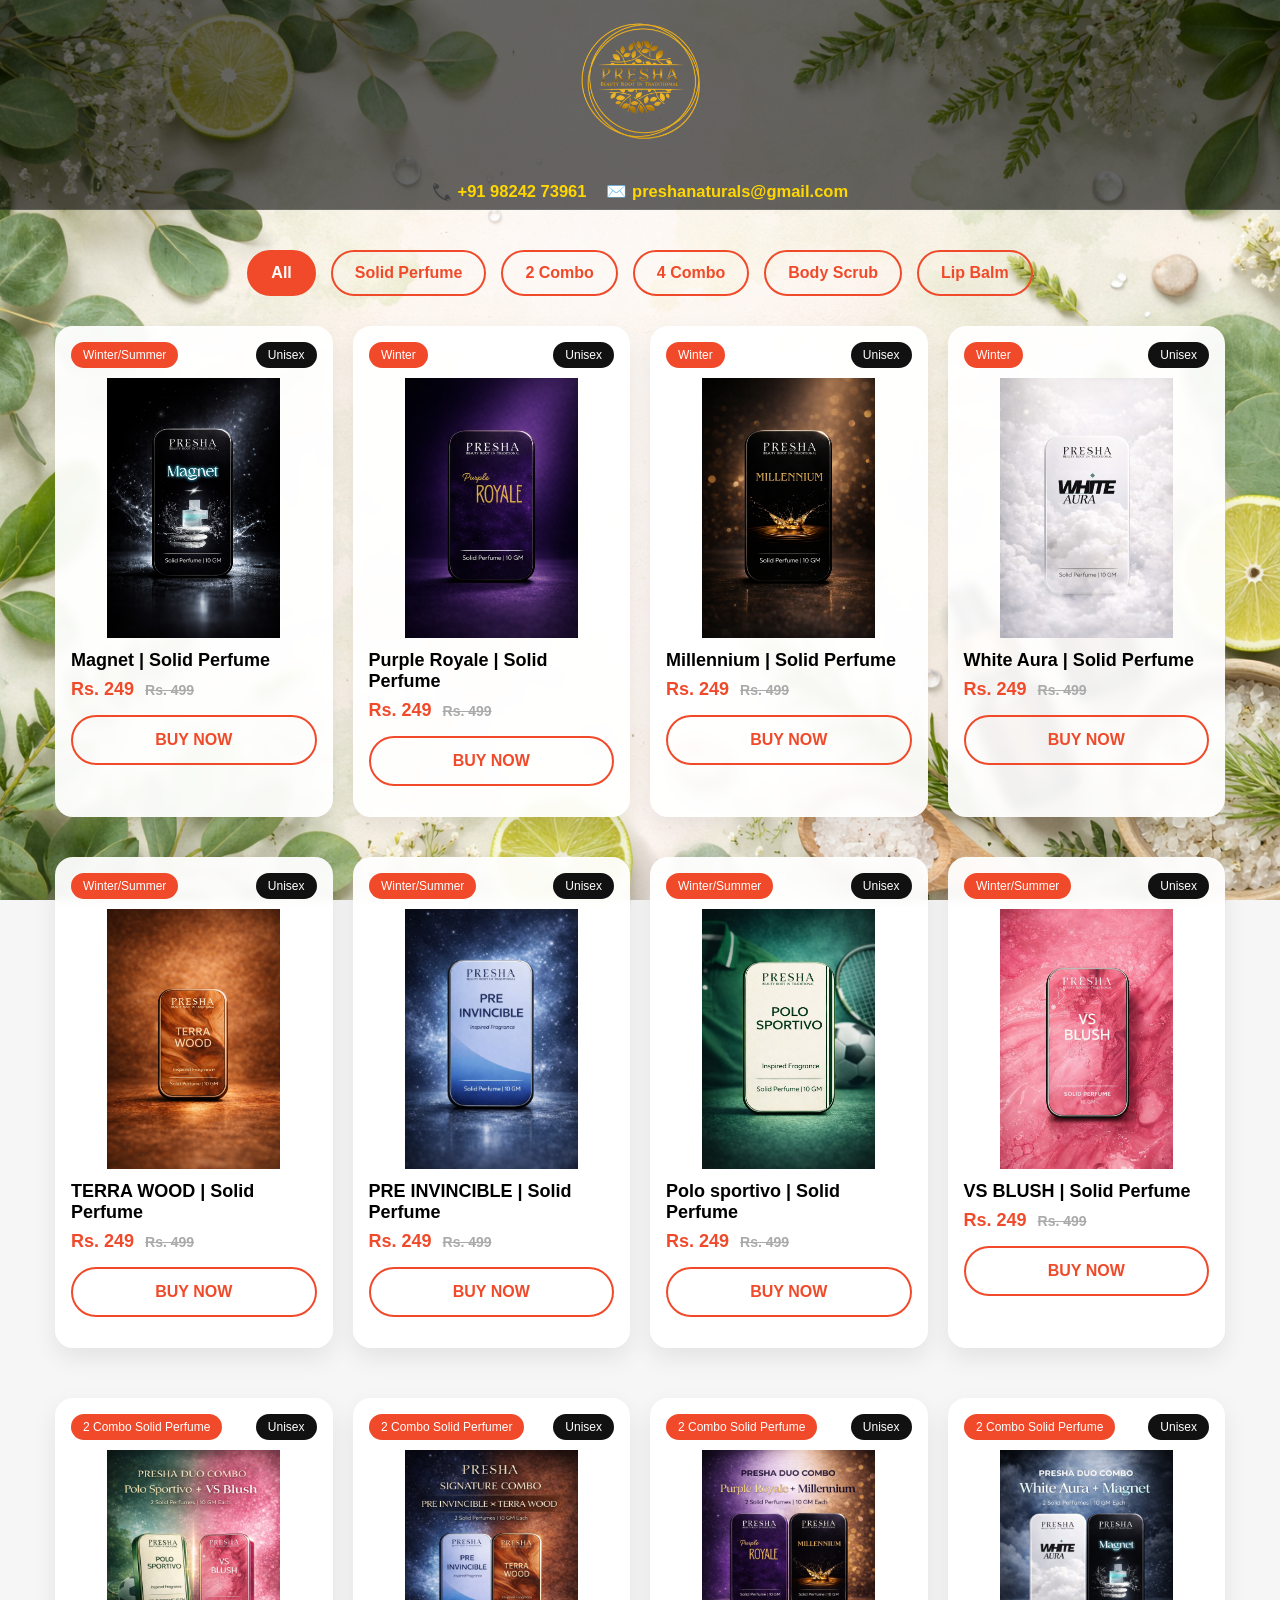
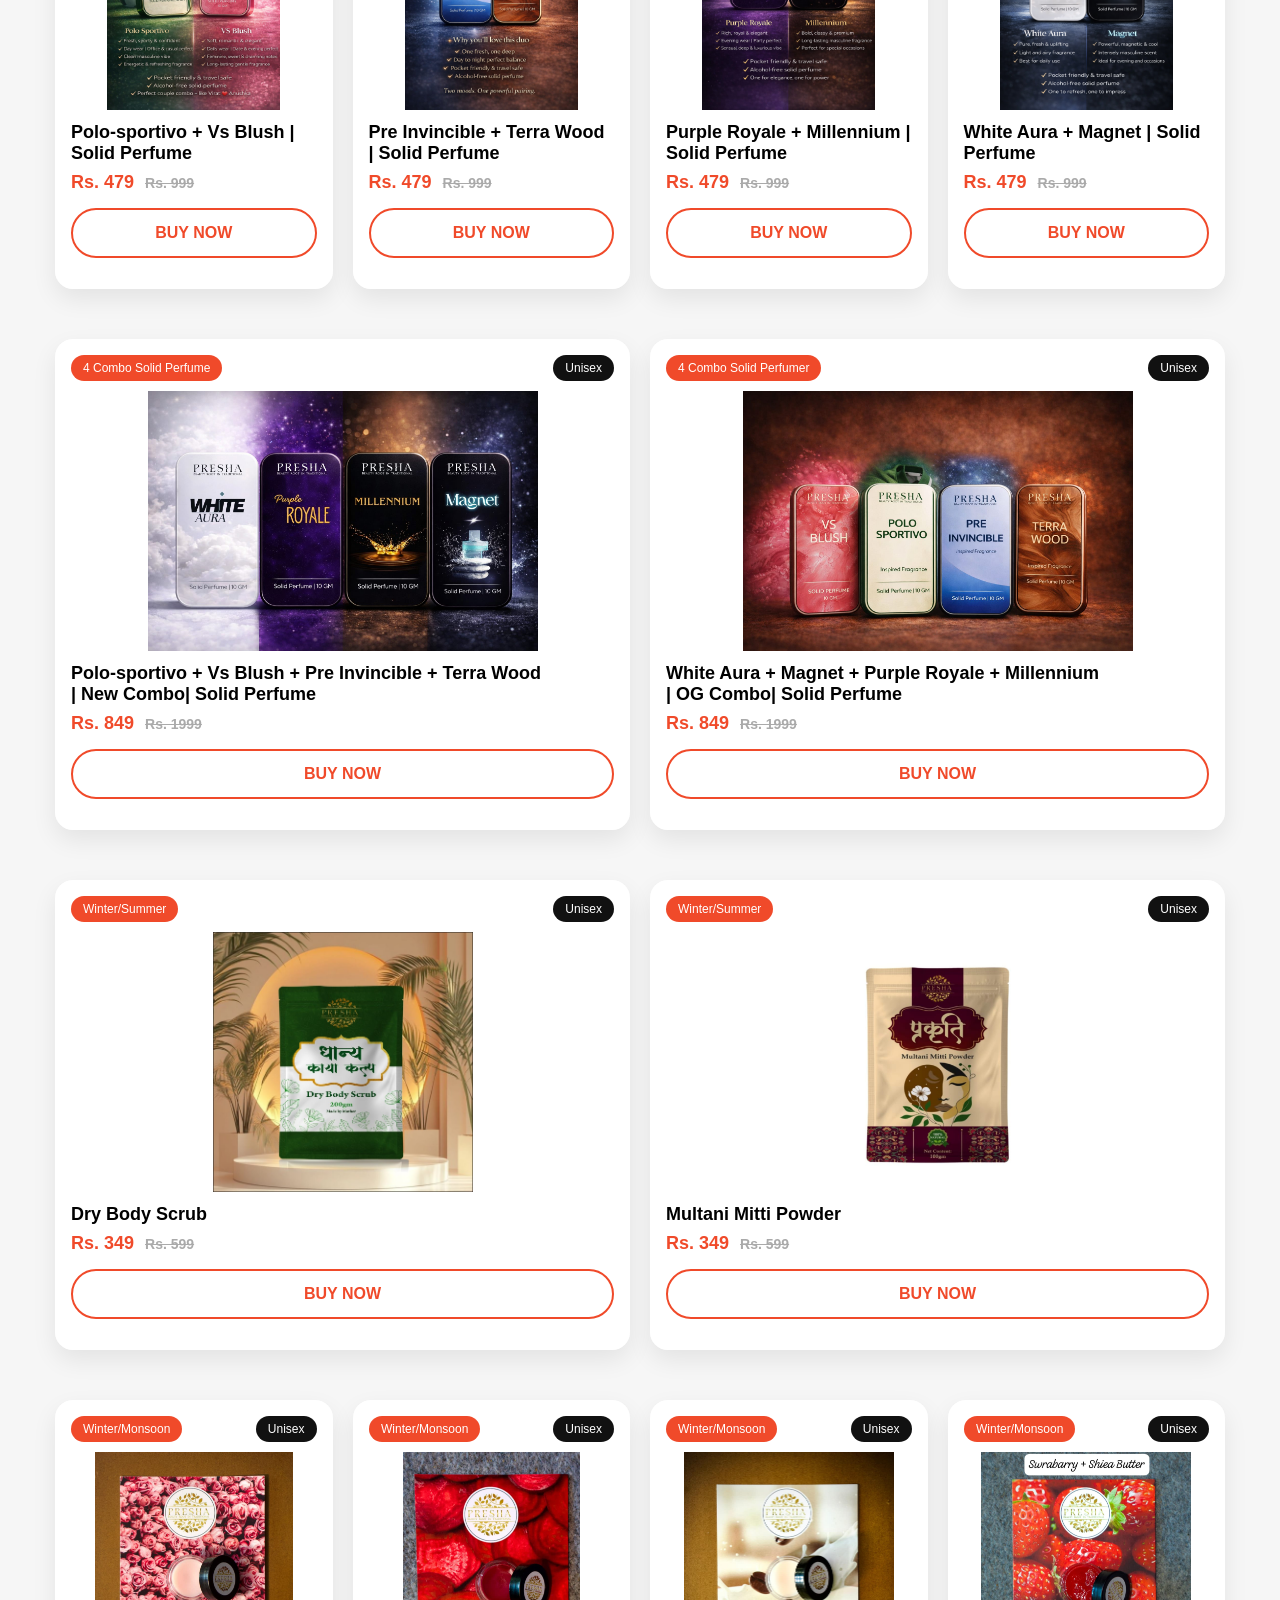
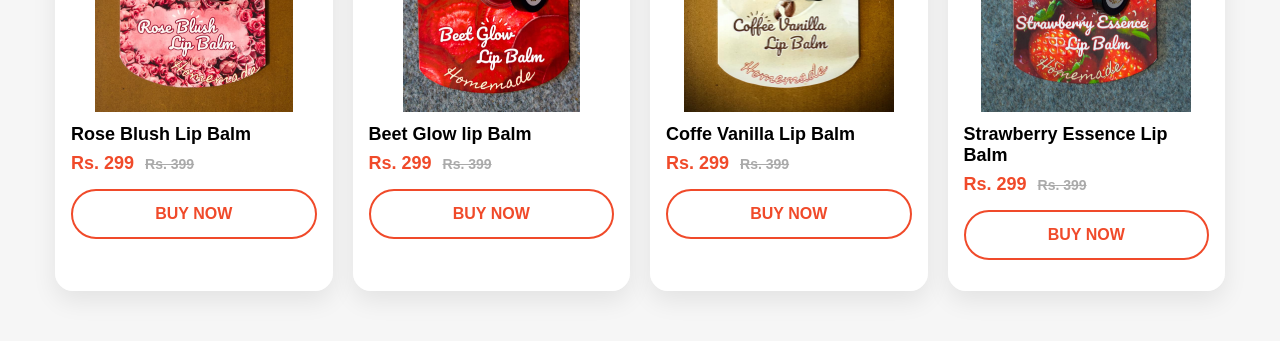
==== index.html @ 961f0634 "Update index.html" ====
<!DOCTYPE html>
<html lang="en">
<head>
<meta charset="UTF-8">
<title>Presha Naturals</title>
<meta name="viewport" content="width=device-width, initial-scale=1.0">

<style>
* {
    box-sizing: border-box;
    font-family: 'Arial', sans-serif;
}

body {
    margin: 0;
    background: #f6f6f6;
}

/* LOGO */
.header {
    text-align: center;
    padding: 15px;
    background: rgba(0, 0, 0, 0.600);
    
}

.header-container {
    display: flex;
    justify-content: space-between; /* Pushes logo left, contact right */
    align-items: center;
    padding: 20px 5%;
    background: rgba(0, 0, 0, 0.600); 
    backdrop-filter: blur(5px); /* Optional: gives a modern frosted glass look */
}

.header img {
    max-width: 140px; /* Desktop Size */
    height: auto;
}

/* PRODUCT GRID */
.products {
    max-width: 1200px;
    margin: 30px auto;
    padding: 0 15px;
    display: grid;
    grid-template-columns: repeat(auto-fit, minmax(260px, 1fr));
    gap: 20px;
}

/* PRODUCT CARD */
.card {
  
  border-radius: 18px;
  padding: 16px;
  transition: all 0.3s ease;
  box-shadow: 0 10px 25px rgba(0,0,0,0.08);
  margin-bottom: 20px;
  background: rgba(255, 255, 255, 0.94);
  backdrop-filter: blur(4px);
}


.card:hover {
    transform: translateY(-8px);
    box-shadow: 0 8px 25px rgba(0,0,0,0.1);
}

/* GLOBAL BACKGROUND */
body {
  background-image: url("images/bg.png");
  background-repeat: no-repeat;
  background-size: cover;
  background-position: center top;
  background-attachment: fixed;
}


/* TAGS */
.tags {
    display: flex;
    justify-content: space-between;
    margin-bottom: 10px;
}

.tag {
    font-size: 12px;
    padding: 6px 12px;
    border-radius: 20px;
    color: #fff;
}

.tag.red { background: #f04a2a; }
.tag.black { background: #111; }

/* IMAGE */
.product-image {
    width: 100%;
    height: 260px;           /* FIXED HEIGHT */
    display: flex;
    align-items: center;
    justify-content: center;
    margin-bottom: 12px;
}

.product-image img {
    width: 100%;             /* REQUIRED */
    height: 260px;           /* REQUIRED */
    transition: transform 0.5s ease;
    object-fit: contain;     /* PREVENT CROPPING */
}

.card:hover .img-container img {
    transform: scale(1.1);
}

/* BUY BUTTON */
.buy-btn {
    margin: 15px 0;
    text-align: center;
}

.category-tabs {
    display: flex;
    justify-content: center;
    gap: 15px;
    margin: 40px 0 20px;
    flex-wrap: wrap;
}

.category-tabs a {
    padding: 12px 22px;
    border-radius: 30px;
    border: 2px solid #f04a2a;
    color: #f04a2a;
    text-decoration: none;
    font-weight: bold;
    transition: 0.3s;
}

.category-tabs a:hover,
.category-tabs a.active {
    background: #f04a2a;
    color: #fff;
}

.buy-btn a {
    display: block;
    padding: 14px;
    border-radius: 30px;
    border: 2px solid #f04a2a;
    color: #f04a2a;
    text-align: center;
    text-decoration: none;
    font-weight: bold;
    transition: 0.3s;
}

.buy-btn a:hover {
    background: #f04a2a;
    color: #fff;
}

/* INFO */
.info h3 {
    margin: 5px 0;
    font-size: 18px;
}

.info p {
    margin: 4px 0;
    font-size: 14px;
    color: #666;
}

.price {
    margin-top: 8px;
    font-size: 18px;
    font-weight: bold;
    color: #f04a2a;
}

.old-price {
    font-size: 14px;
    color: #aaa;
    text-decoration: line-through;
    margin-left: 6px;
}

/* CONTACT BAR */
.contact-bar {
    /* Changed background to transparent black */
    
    background: rgba(0, 0, 0, 0.600);
    padding: 8px 15px;
    display: flex;
    justify-content: center;
    gap: 20px;
    /* Removed solid border to keep it clean, or use a faint one */
    border-bottom: 1px solid rgba(255, 255, 255, 0.1);
    text-align: right;
    font-family: sans-serif;
    
    /* Text color needs to be lighter to be visible on dark tint */
    color: #ffffff;
    flex: 1;
    font-size: 16.5px;
}

.contact-bar a {
    text-decoration: none;
    /* Brightened the red slightly for better contrast on dark bg */
    color: #FFD700; 
    margin: 4px 0;
    font-weight: bold;
}

@media (max-width: 400px) {

  body {
    background-image: url("images/bg-mobile.png");
    background-repeat: no-repeat;
    background-size: cover;
    background-position: center top;
    background-attachment: fixed;
    


  }

  
  .contact-bar a {
    text-align: right;
  }

    .header img {
        max-width: 90px; /* Desktop Size */
        align-items: left;
        height: auto;
    }


  .card-content {
    display: flex;
    flex-direction: row;
    align-items: center;
    gap: 15px;
    text-align: left;
  }

  .contact-bar {
    font-size: small;
    padding: 1px 5px;
    align-items: right;
    text-align: right;
  }

  .category-tabs {
    display: flex;
    justify-content: center;
    gap: 15px;
    margin: 20px 0 20px;
    flex-wrap: wrap;
 }

  .category-tabs a {
    padding: 4px 6px;
    border-radius: 30px;
    border: 2px solid #f04a2a;
    color: #f04a2a;
    text-decoration: none;
    font-weight: bold;
    transition: 0.3s;
 }


  .site-header {
    padding: 12px 0;
  }

  .site-header img {
    width: 120px;
    height: auto;
  }


  .product-image {
    width: 150px;
    zoom: 120%;
    height: 150px;
    flex-shrink: 0;
    margin : auto;
    
  }

  .product-image img {
    width: 150%;
    border-radius: 12px;
    height: 150px;
    align-items: center;
    object-fit: contain;
  }

  .info {
    flex-grow: 1;
    text-align: center;
  }

  .info h3 {
    
    line-height: 1.3;
    font-size: 16px;
    margin-bottom: 4px;
  }

  .price {
    font-size: 14px;
    font-weight: 600;
  }

  .old-price {
    color: #999;
    text-decoration: line-through;
    margin-left: 6px;
  }

  .site-header {
        padding: 4px 10px;
    }

    .logo-area img {
        max-width: 100px; /* Smaller logo for mobile */
    }

    .contact-info {
        flex-direction: column; /* Stacks phone and email */
        gap: 1px;
        align-items: right;
        font-size: 11px;
        text-align: right;
    }

  

  .buy-btn a {
    padding: 10px;
    font-size: 14px;
  }
}




</style>
</head>

<body>



<!-- LOGO -->
<div class="header">
    <img src="images/logo.png" alt="Brand Logo">
</div>

<div class="contact-bar">
    <span>📞 <a href="tel:+919824273961">+91 98242 73961</a></span>
    <span>✉️ <a href="mailto:contact@presha.com">preshanaturals@gmail.com</a></span>
</div>

<div class="category-tabs">
    <a href="#all" class="active">All</a>
    <a href="#solid-perfume">Solid Perfume</a>
    <a href="#combo2">2 Combo</a>
    <a href="#combo4">4 Combo</a>
    <a href="#body-scrub">Body Scrub</a>
    <a href="#lip-balm">Lip Balm</a>
</div>
<section id="all">
    <section id="solid-perfume">
            <!-- PRODUCTS -->
            <div class="products">

                <!-- PRODUCT 1 -->
                <div class="card">

                    <div class="tags">
                        <span class="tag red">Winter/Summer</span>
                        <span class="tag black">Unisex</span>
                    </div>

                    <div class="product-image">
                        <img src="images/magnet.png" alt="Magent Perfume">
                    </div>

                    <div class="info">
                        <h3>Magnet | Solid Perfume</h3>
                        <p></p>
                        <div class="price">
                            Rs. 249 <span class="old-price">Rs. 499</span>
                        </div>
                    </div>

                    <div class="buy-btn">
                        <a href="https://wa.me/+919824273961?text=Hi, I want to buy Solid Perfume Magnet">
                            BUY NOW
                        </a>
                    </div>
                </div>


                <!-- PRODUCT 2 -->
                <div class="card">
                    <div class="tags">
                        <span class="tag red">Winter</span>
                        <span class="tag black">Unisex</span>
                    </div>

                    <div class="product-image">
                        <img src="images/purple-royale.png" alt="Purple Royale Solid Perfume">
                    </div>

                    <div class="info">
                        <h3>Purple Royale | Solid Perfume</h3>
                        <p></p>
                        <div class="price">
                            Rs. 249 <span class="old-price">Rs. 499</span>
                        </div>
                    </div>

                    <div class="buy-btn">
                        <a href="https://wa.me/+919824273961?text=Hi, I want to buy Solid Perfume Purple Royale">
                            BUY NOW
                        </a>
                    </div>
                </div>


                <!-- PRODUCT 3 -->
                <div class="card">
                    <div class="tags">
                        <span class="tag red">Winter</span>
                        <span class="tag black">Unisex</span>
                    </div>

                    <div class="product-image">
                        <img src="images/millennium.png" alt="Ispahan Solid Perfume">
                    </div>

                    <div class="info">
                        <h3>Millennium | Solid Perfume</h3>
                        <p></p>
                        <div class="price">
                            Rs. 249 <span class="old-price">Rs. 499</span>
                        </div>
                    </div>

                    <div class="buy-btn">
                        <a href="https://wa.me/+919824273961?text=Hi, I want to buy Solid Perfume Millennium">
                            BUY NOW
                        </a>
                    </div>
                </div>



                <!-- PRODUCT 4 -->
                <div class="card">
                    <div class="tags">
                        <span class="tag red">Winter</span>
                        <span class="tag black">Unisex</span>
                    </div>

                    <div class="product-image">
                        <img src="images/white-aura.png" alt="Ispahan Solid Perfume">
                    </div>

                    <div class="info">
                        <h3>White Aura | Solid Perfume</h3>
                        <p></p>
                        <div class="price">
                            Rs. 249 <span class="old-price">Rs. 499</span>
                        </div>
                    </div>

                    <div class="buy-btn">
                        <a href="https://wa.me/+919824273961?text=Hi, I want to buy Solid Perfume White Aura">
                            BUY NOW
                        </a>
                    </div>
                </div>

                
                <!-- PRODUCT 5 -->
                <div class="card">

                    <div class="tags">
                        <span class="tag red">Winter/Summer</span>
                        <span class="tag black">Unisex</span>
                    </div>

                    <div class="product-image">
                        <img src="images/TERRA-WOOD.png" alt="Magent Perfume">
                    </div>

                    <div class="info">
                        <h3>TERRA WOOD | Solid Perfume</h3>
                        <p></p>
                        <div class="price">
                            Rs. 249 <span class="old-price">Rs. 499</span>
                        </div>
                    </div>

                    <div class="buy-btn">
                        <a href="https://wa.me/+919824273961?text=Hi, I want to buy Solid Perfume TERRA WOOD">
                            BUY NOW
                        </a>
                    </div>
                </div>


                
                <!-- PRODUCT 6 -->
                <div class="card">

                    <div class="tags">
                        <span class="tag red">Winter/Summer</span>
                        <span class="tag black">Unisex</span>
                    </div>

                    <div class="product-image">
                        <img src="images/PRE-INVINCIBLE.png" alt="Magent Perfume">
                    </div>

                    <div class="info">
                        <h3>PRE INVINCIBLE | Solid Perfume</h3>
                        <p></p>
                        <div class="price">
                           Rs. 249 <span class="old-price">Rs. 499</span>
                        </div>
                    </div>

                    <div class="buy-btn">
                        <a href="https://wa.me/+919824273961?text=Hi, I want to buy Solid Perfume PRE INVINCIBLE">
                            BUY NOW
                        </a>
                    </div>
                </div>


                
                <!-- PRODUCT 7 -->
                <div class="card">

                    <div class="tags">
                        <span class="tag red">Winter/Summer</span>
                        <span class="tag black">Unisex</span>
                    </div>

                    <div class="product-image">
                        <img src="images/Polo-sportivo.png" alt="Magent Perfume">
                    </div>

                    <div class="info">
                        <h3>Polo sportivo | Solid Perfume</h3>
                        <p></p>
                        <div class="price">
                            Rs. 249 <span class="old-price">Rs. 499</span>
                        </div>
                    </div>

                    <div class="buy-btn">
                        <a href="https://wa.me/+919824273961?text=Hi, I want to buy Solid Perfume Polo sportivo">
                            BUY NOW
                        </a>
                    </div>
                </div>


                
                <!-- PRODUCT 8 -->
                <div class="card">

                    <div class="tags">
                        <span class="tag red">Winter/Summer</span>
                        <span class="tag black">Unisex</span>
                    </div>

                    <div class="product-image">
                        <img src="images/VS-BLUSH.png" alt="Magent Perfume">
                    </div>

                    <div class="info">
                        <h3>VS BLUSH | Solid Perfume</h3>
                        <p></p>
                        <div class="price">
                            Rs. 249 <span class="old-price">Rs. 499</span>
                        </div>
                    </div>

                    <div class="buy-btn">
                        <a href="https://wa.me/+919824273961?text=Hi, I want to buy Solid Perfume VS BLUSH">
                            BUY NOW
                        </a>
                    </div>
                </div>




            </div>
    </section>

    <section id="combo2">
            <!-- PRODUCTS -->
            <div class="products">

                <!-- PRODUCT 1 -->
                <div class="card">

                    <div class="tags">
                        <span class="tag red">2 Combo Solid Perfume</span>
                        <span class="tag black">Unisex</span>
                    </div>

                    <div class="product-image">
                        <img src="images/combo1.jpeg" alt="Magent Perfume">
                    </div>

                    <div class="info">
                        <h3>Polo-sportivo + Vs Blush | Solid Perfume</h3>
                        <p></p>
                        <div class="price">
                            Rs. 479 <span class="old-price">Rs. 999</span>
                        </div>
                    </div>

                    <div class="buy-btn">
                        <a href="https://wa.me/+919824273961?text=Hi, I want to buy Solid Perfume Polo-sportivo + Vs Blush Combo">
                            BUY NOW
                        </a>
                    </div>
                </div>

            
                <!-- PRODUCT 2 -->
                <div class="card">

                    <div class="tags">
                        <span class="tag red">2 Combo Solid Perfumer</span>
                        <span class="tag black">Unisex</span>
                    </div>

                    <div class="product-image">
                        <img src="images/combo2.jpeg" alt="Magent Perfume">
                    </div>

                    <div class="info">
                        <h3>Pre Invincible + Terra Wood | Solid Perfume</h3>
                        <p></p>
                        <div class="price">
                           Rs. 479 <span class="old-price">Rs. 999</span>
                        </div>
                    </div>

                    <div class="buy-btn">
                        <a href="https://wa.me/+919824273961?text=Hi, I want to buy Solid Perfume Pre Invincible + Terra Wood Combo">
                            BUY NOW
                        </a>
                    </div>
                </div>


                <!-- PRODUCT 3 -->
                <div class="card">

                    <div class="tags">
                        <span class="tag red">2 Combo Solid Perfume</span>
                        <span class="tag black">Unisex</span>
                    </div>

                    <div class="product-image">
                        <img src="images/combo3.jpeg" alt="Magent Perfume">
                    </div>

                    <div class="info">
                        <h3>Purple Royale + Millennium | Solid Perfume</h3>
                        <p></p>
                        <div class="price">
                           Rs. 479 <span class="old-price">Rs. 999</span>
                        </div>
                    </div>

                    <div class="buy-btn">
                        <a href="https://wa.me/+919824273961?text=Hi, I want to buy Solid Perfume Purple Royale + Millennium Combo">
                            BUY NOW
                        </a>
                    </div>
                </div>


                <!-- PRODUCT 4 -->
                <div class="card">

                    <div class="tags">
                        <span class="tag red">2 Combo Solid Perfume</span>
                        <span class="tag black">Unisex</span>
                    </div>

                    <div class="product-image">
                        <img src="images/combo4.png" alt="Magent Perfume">
                    </div>

                    <div class="info">
                        <h3>White Aura + Magnet | Solid Perfume</h3>
                        <p></p>
                        <div class="price">
                            Rs. 479 <span class="old-price">Rs. 999</span>
                        </div>
                    </div>

                    <div class="buy-btn">
                        <a href="https://wa.me/+919824273961?text=Hi, I want to buy Solid Perfume White Aura + Magnet Combo">
                            BUY NOW
                        </a>
                    </div>
                </div>
            </div>
        </div>
    </section>

    <!-- PRODUCTS Combo 4 -->
    <section id="combo4">
            <!-- PRODUCTS -->
            <div class="products">

                <!-- PRODUCT 1 -->
                <div class="card">

                    <div class="tags">
                        <span class="tag red">4 Combo Solid Perfume</span>
                        <span class="tag black">Unisex</span>
                    </div>

                    <div class="product-image">
                        <img src="images/combo41.jpeg" alt="Magent Perfume">
                    </div>

                    <div class="info">
                        <h3>Polo-sportivo + Vs Blush + Pre Invincible + Terra Wood <br>| New Combo| Solid Perfume</br></h3>
                        <p></p>
                        <div class="price">
                            Rs. 849 <span class="old-price">Rs. 1999</span>
                        </div>
                    </div>

                    <div class="buy-btn">
                        <a href="https://wa.me/+919824273961?text=Hi, I want to buy Solid Perfume New Combo of Rs.849">
                            BUY NOW
                        </a>
                    </div>
                </div>

            
                <!-- PRODUCT 2 -->
                <div class="card">

                    <div class="tags">
                        <span class="tag red">4 Combo Solid Perfumer</span>
                        <span class="tag black">Unisex</span>
                    </div>

                    <div class="product-image">
                        <img src="images/combo42.jpeg" alt="Magent Perfume">
                    </div>

                    <div class="info">
                        <h3>White Aura + Magnet + Purple Royale + Millennium <br>| OG Combo| Solid Perfume</br></h3>
                        <p></p>
                        <div class="price">
                           Rs. 849 <span class="old-price">Rs. 1999</span>
                        </div>
                    </div>

                    <div class="buy-btn">
                        <a href="https://wa.me/+919824273961?text=Hi, I want to buy Solid Perfume OG Combo of Rs.849">
                            BUY NOW
                        </a>
                    </div>
                </div>
            </div>
        </div>
    </section>

    

                 
    <section id="body-scrub">


        <!-- PRODUCT 1 -->
        <div class="products">

            <div class="card">
                    <div class="tags">
                        <span class="tag red">Winter/Summer</span>
                        <span class="tag black">Unisex</span>
                    </div>
                <div class="product-image">
                    <img src="images/Dry Body Scrub.jpeg" alt="Coffee Body Scrub">
                </div>

                <div class="info">
                    <h3>Dry Body Scrub</h3>
                    <div class="price">
                        Rs. 349 <span class="old-price">Rs. 599</span>
                    </div>
                </div>

                <div class="buy-btn">
                    <a href="https://wa.me/+919824273961?text=Hi, I want to buy Dry Body Scrub">
                        BUY NOW
                    </a>
                </div>
            </div>

        

        <!-- PRODUCT 2 -->
        

            <div class="card">
                <div class="tags">
                    <span class="tag red">Winter/Summer</span>
                    <span class="tag black">Unisex</span>
                </div>            
                <div class="product-image">
                    <img src="images/Multani Mitti Powder.jpeg" alt="Coffee Body Scrub">
                </div>

                <div class="info">
                    <h3>Multani Mitti Powder</h3>
                    <div class="price">
                        Rs. 349 <span class="old-price">Rs. 599</span>
                    </div>
                </div>

                <div class="buy-btn">
                    <a href="https://wa.me/+919824273961?text=Hi, I want to buy Multani Mitti Powder">
                        BUY NOW
                    </a>
                </div>
            </div>

        </div>



    </section>

    <section id="lip-balm">

        <!-- PRODUCT 1 -->
        <div class="products">
            
            <div class="card">
                <div class="tags">
                    <span class="tag red">Winter/Monsoon</span>
                    <span class="tag black">Unisex</span>
                </div>

                <div class="product-image">
                    <img src="images/Rose Blush Lip Balm.jpeg" alt="Rose Lip Balm">
                </div>

                <div class="info">
                    <h3>Rose Blush Lip Balm</h3>
                    <div class="price">
                        Rs. 299 <span class="old-price">Rs. 399</span>
                    </div>
                </div>

                <div class="buy-btn">
                    <a href="https://wa.me/+919824273961?text=Hi, I want to buy Rose Blush Lip Balm">
                        BUY NOW
                    </a>
                </div>
            </div>

        

        <!-- PRODUCT 2 -->
        

            <div class="card">
                <div class="tags">
                    <span class="tag red">Winter/Monsoon</span>
                    <span class="tag black">Unisex</span>
                </div>

                <div class="product-image">
                    <img src="images/Beet Glow lip Balm.jpeg" alt="Rose Lip Balm">
                </div>

                <div class="info">
                    <h3>Beet Glow lip Balm</h3>
                    <div class="price">
                        Rs. 299 <span class="old-price">Rs. 399</span>
                    </div>
                </div>

                <div class="buy-btn">
                    <a href="https://wa.me/+919824273961?text=Hi, I want to buy Beet Glow lip Balm">
                        BUY NOW
                    </a>
                </div>
            </div>

        


        <!-- PRODUCT 3 -->
        

            <div class="card">
                <div class="tags">
                    <span class="tag red">Winter/Monsoon</span>
                    <span class="tag black">Unisex</span>
                </div>

                <div class="product-image">
                    <img src="images/coffe vanilla Lip Balm.jpeg" alt="Rose Lip Balm">
                </div>

                <div class="info">
                    <h3>Coffe Vanilla Lip Balm</h3>
                    <div class="price">
                        Rs. 299 <span class="old-price">Rs. 399</span>
                    </div>
                </div>

                <div class="buy-btn">
                    <a href="https://wa.me/+919824273961?text=Hi, I want to buy Coffe Vanilla Lip Balm">
                        BUY NOW
                    </a>
                </div>
            </div>

        


        <!-- PRODUCT 4 -->
        

            <div class="card">
                <div class="tags">
                    <span class="tag red">Winter/Monsoon</span>
                    <span class="tag black">Unisex</span>
                </div>

                <div class="product-image">
                    <img src="images/Strawberry Essence Lip Balm.jpeg" alt="Rose Lip Balm">
                </div>

                <div class="info">
                    <h3>Strawberry Essence Lip Balm</h3>
                    <div class="price">
                        Rs. 299 <span class="old-price">Rs. 399</span>
                    </div>
                </div>

                <div class="buy-btn">
                    <a href="https://wa.me/+919824273961?text=Hi, I want to buy Strawberry Essence Lip Balm">
                        BUY NOW
                    </a>
                </div>
            </div>

        </div>



    </section>
</section>

</body>
</html>
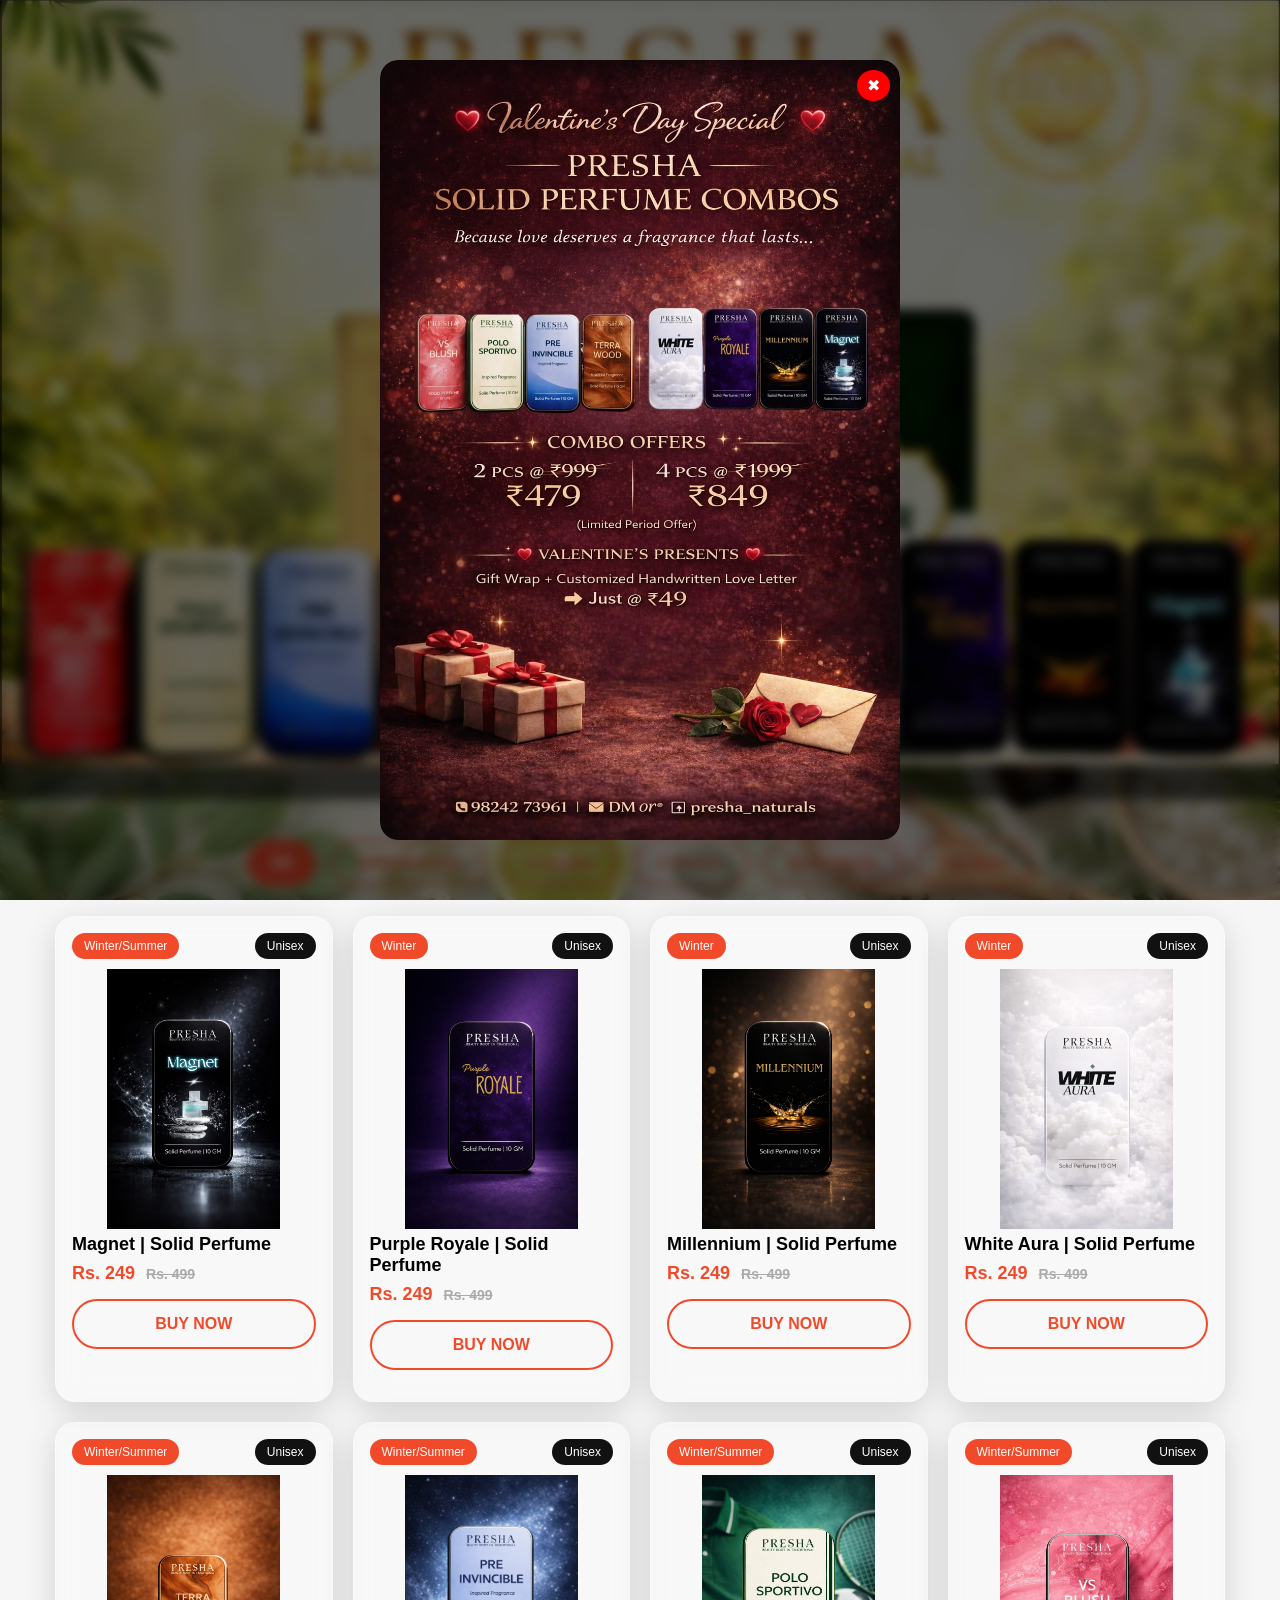
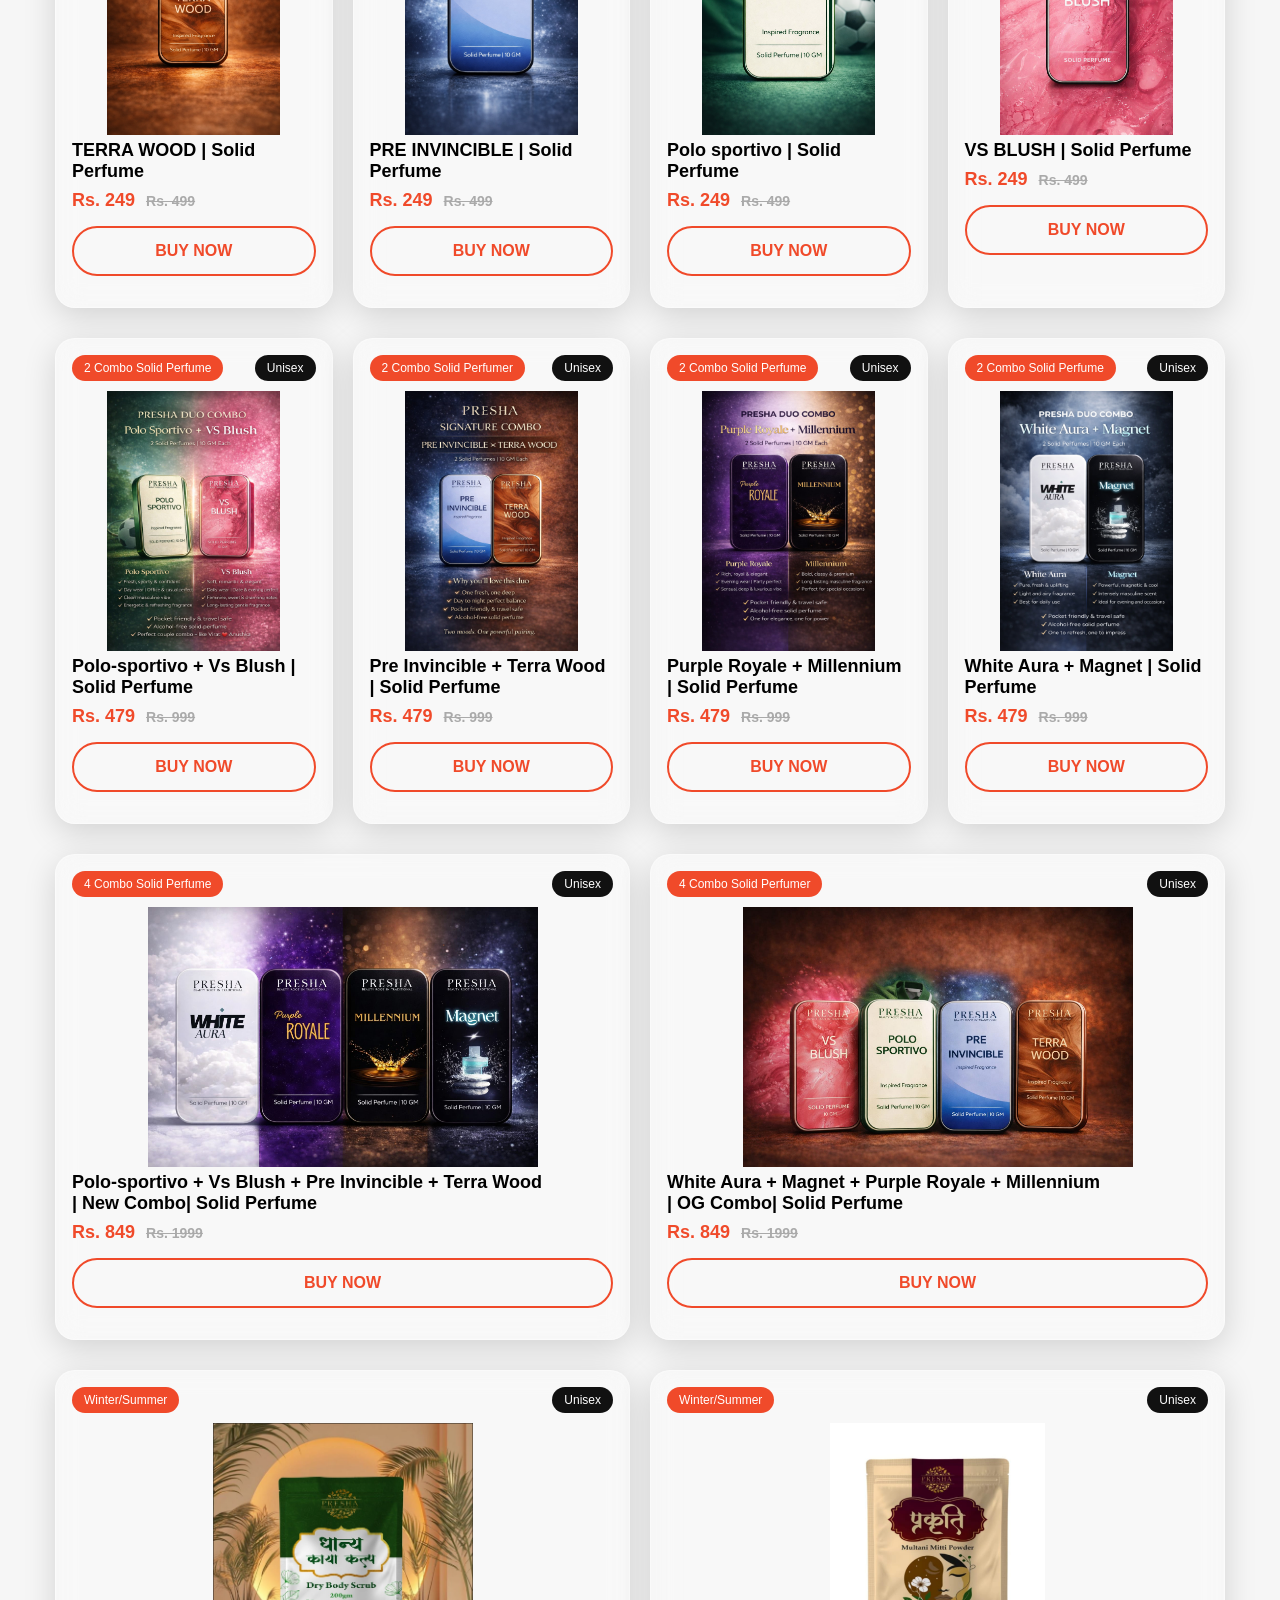
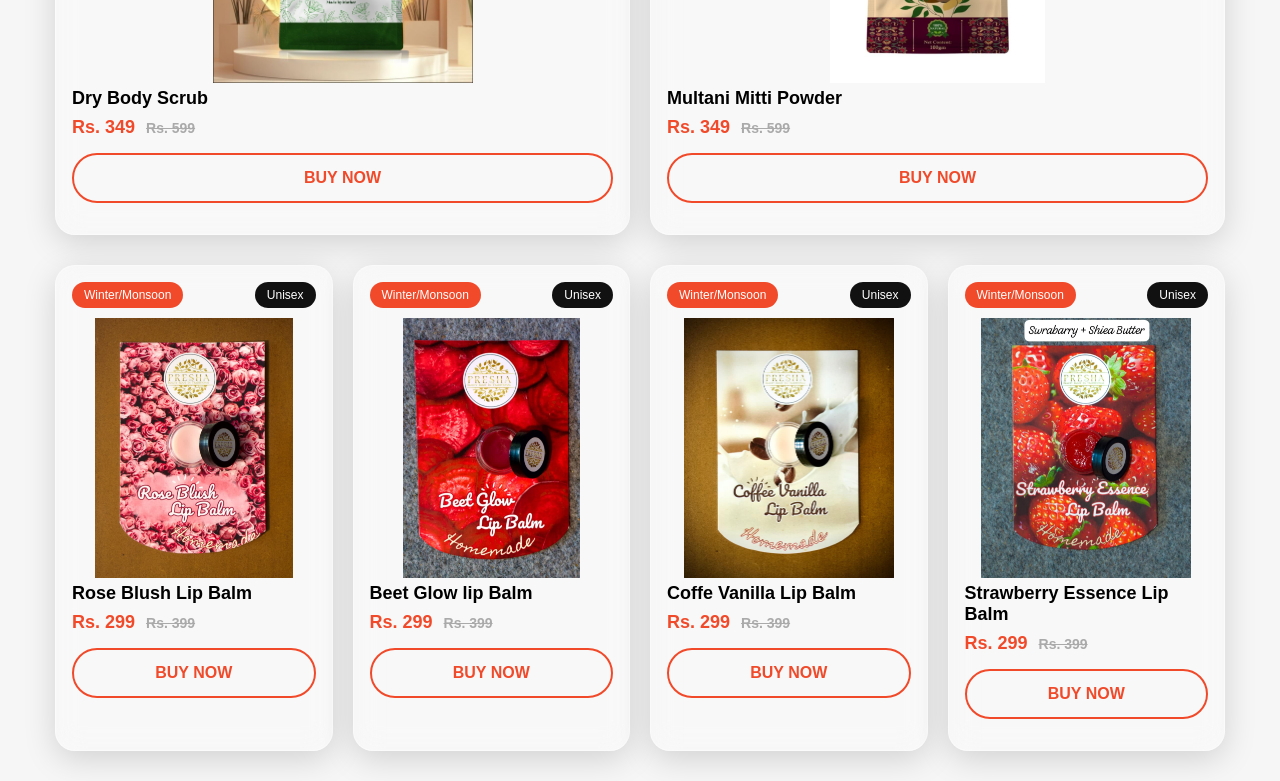
==== commit 7f4f43a8: "pop-up code added and interface changed" ====
--- a/index.html
+++ b/index.html
@@ -51,13 +51,19 @@
 /* PRODUCT CARD */
 .card {
   
-  border-radius: 18px;
+  border-radius: 20px;
   padding: 16px;
+
+  /* GLASS EFFECT */
+  background: rgba(255, 255, 255, 0.25);   /* transparent white */
+  backdrop-filter: blur(14px);
+  -webkit-backdrop-filter: blur(14px);
+
+  border: 1px solid rgba(255,255,255,0.35);
+
+  box-shadow: 0 8px 32px rgba(0,0,0,0.15);
+
   transition: all 0.3s ease;
-  box-shadow: 0 10px 25px rgba(0,0,0,0.08);
-  margin-bottom: 20px;
-  background: rgba(255, 255, 255, 0.94);
-  backdrop-filter: blur(4px);
 }
 
 
@@ -95,19 +101,20 @@
 
 /* IMAGE */
 .product-image {
-    width: 100%;
-    height: 260px;           /* FIXED HEIGHT */
-    display: flex;
-    align-items: center;
-    justify-content: center;
-    margin-bottom: 12px;
+  width: 100%;
+  height: 260px;
+  display: flex;
+  align-items: center;
+  justify-content: center;
+
+  border-radius: 18px;
+  overflow: hidden;
 }
 
 .product-image img {
-    width: 100%;             /* REQUIRED */
-    height: 260px;           /* REQUIRED */
-    transition: transform 0.5s ease;
-    object-fit: contain;     /* PREVENT CROPPING */
+  width: 100%;
+  height: 100%;
+  object-fit: contain;
 }
 
 .card:hover .img-container img {
@@ -186,6 +193,29 @@
     text-decoration: line-through;
     margin-left: 6px;
 }
+
+.hero {
+  width: 100%;
+  text-align: center;
+}
+
+.hero img {
+  width: 100%;
+  height: auto;
+  display: block;
+}
+
+.logo {
+    align-items: left;
+    padding-left: 20px;
+
+}
+
+.logo img {
+    max-width: 140px; /* Desktop Size */
+    height: auto;
+}
+
 
 /* CONTACT BAR */
 .contact-bar {
@@ -215,6 +245,82 @@
     font-weight: bold;
 }
 
+
+/* ===== POPUP OVERLAY ===== */
+.popup-overlay {
+  position: fixed;
+  inset: 0;
+  background: rgba(0,0,0,0.6);
+  backdrop-filter: blur(6px);   /* 🔥 blur background */
+  display: flex;
+  justify-content: center;
+  align-items: center;
+  z-index: 99999;
+}
+
+/* Prevent scroll when popup open */
+body.popup-open {
+  overflow: hidden;
+}
+
+/* ===== POPUP BOX ===== */
+.popup-box {
+  position: relative;
+  width: 520px;
+  max-width: 95%;
+  border-radius: 18px;
+  overflow: hidden;
+  animation: fadeIn 0.35s ease;
+}
+
+/* Image */
+.popup-box img {
+  width: 100%;
+  height: auto;
+  cursor: pointer;
+  display: block;
+  border-radius: 18px;
+}
+
+/* Cancel button */
+.cancel-btn {
+  position: absolute;
+  top: 10px;
+  right: 10px;
+  background: red;
+  color: white;
+  border: none;
+  font-size: 16px;
+  padding: 6px 10px;
+  border-radius: 50%;
+  cursor: pointer;
+}
+
+/* Animation */
+@keyframes fadeIn {
+  from { opacity: 0; transform: scale(.8); }
+  to { opacity: 1; transform: scale(1); }
+}
+
+/* ===== Mobile ===== */
+@media (max-width: 768px) {
+  .popup-box {
+    width: 92%;
+  }
+}
+
+
+@media (max-width: 768px) {
+  .hero {
+    padding: 10px;
+  }
+
+  .hero img {
+    width: 100%;
+    height: auto;
+  }
+}
+
 @media (max-width: 400px) {
 
   body {
@@ -290,15 +396,18 @@
     height: 150px;
     flex-shrink: 0;
     margin : auto;
+    border-radius: 18px;
+
     
   }
 
   .product-image img {
     width: 150%;
-    border-radius: 12px;
+    border-radius: 18px;
     height: 150px;
     align-items: center;
     object-fit: contain;
+    
   }
 
   .info {
@@ -356,13 +465,42 @@
 
 <body>
 
+<div id="popup" class="popup-overlay">
+  <div class="popup-box">
+
+    <button class="cancel-btn" onclick="closePopup()">✖</button>
+
+    <a href="https://wa.me/919824273961?text=Hi, I am interested in Presha Combo with Hand Written Letter" target="_blank">
+      <img src="images/pop-up.jpeg" alt="Offer">
+    </a>
+
+  </div>
+</div>
+
+<script>
+const popup = document.getElementById("popup");
+
+// open popup on page load
+window.onload = function () {
+    popup.style.display = "flex";
+    document.body.classList.add("popup-open"); // disable scroll
+};
+
+// close popup when ❌ clicked
+function closePopup() {
+    popup.style.display = "none";
+    document.body.classList.remove("popup-open");
+}
+</script>
+
+
+<div class="hero">
+  <img src="images/banner.png" alt="Presha Banner">
+
+</div>
 
 
 <!-- LOGO -->
-<div class="header">
-    <img src="images/logo.png" alt="Brand Logo">
-</div>
-
 <div class="contact-bar">
     <span>📞 <a href="tel:+919824273961">+91 98242 73961</a></span>
     <span>✉️ <a href="mailto:contact@presha.com">preshanaturals@gmail.com</a></span>
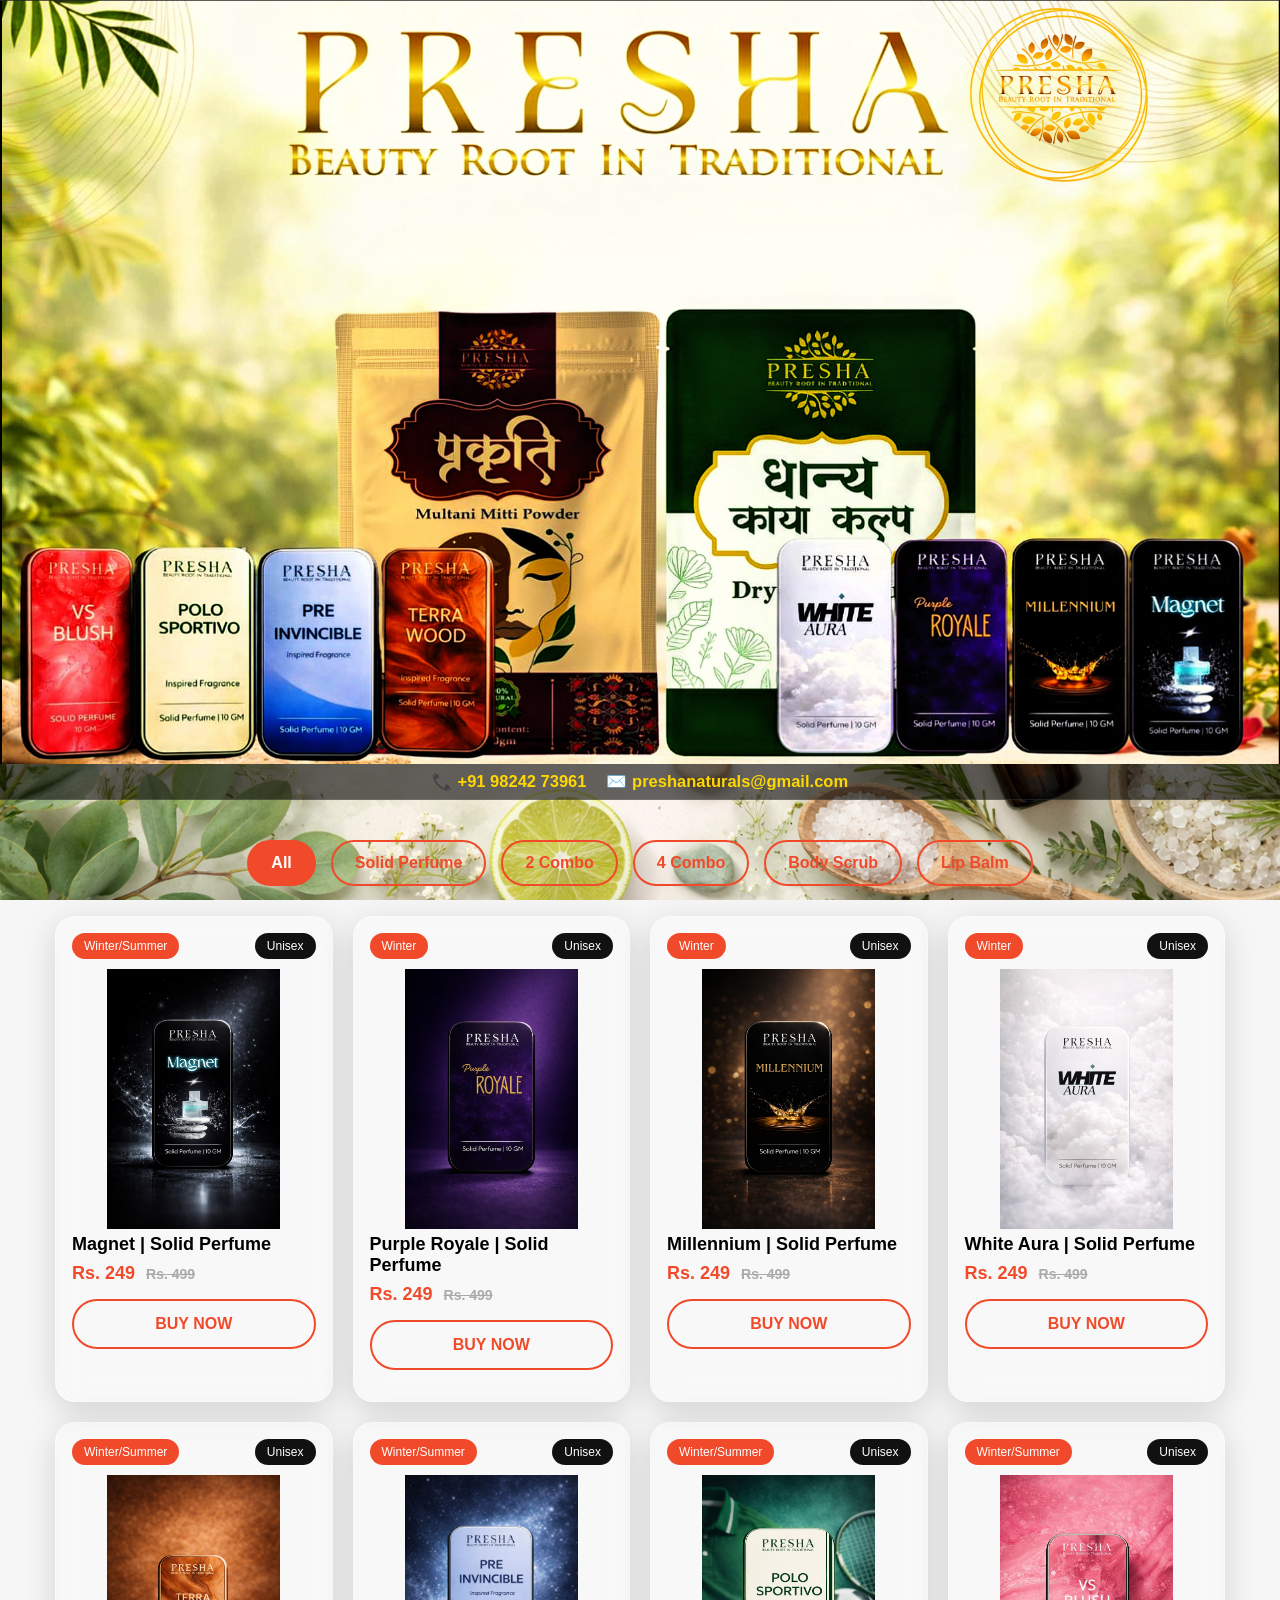
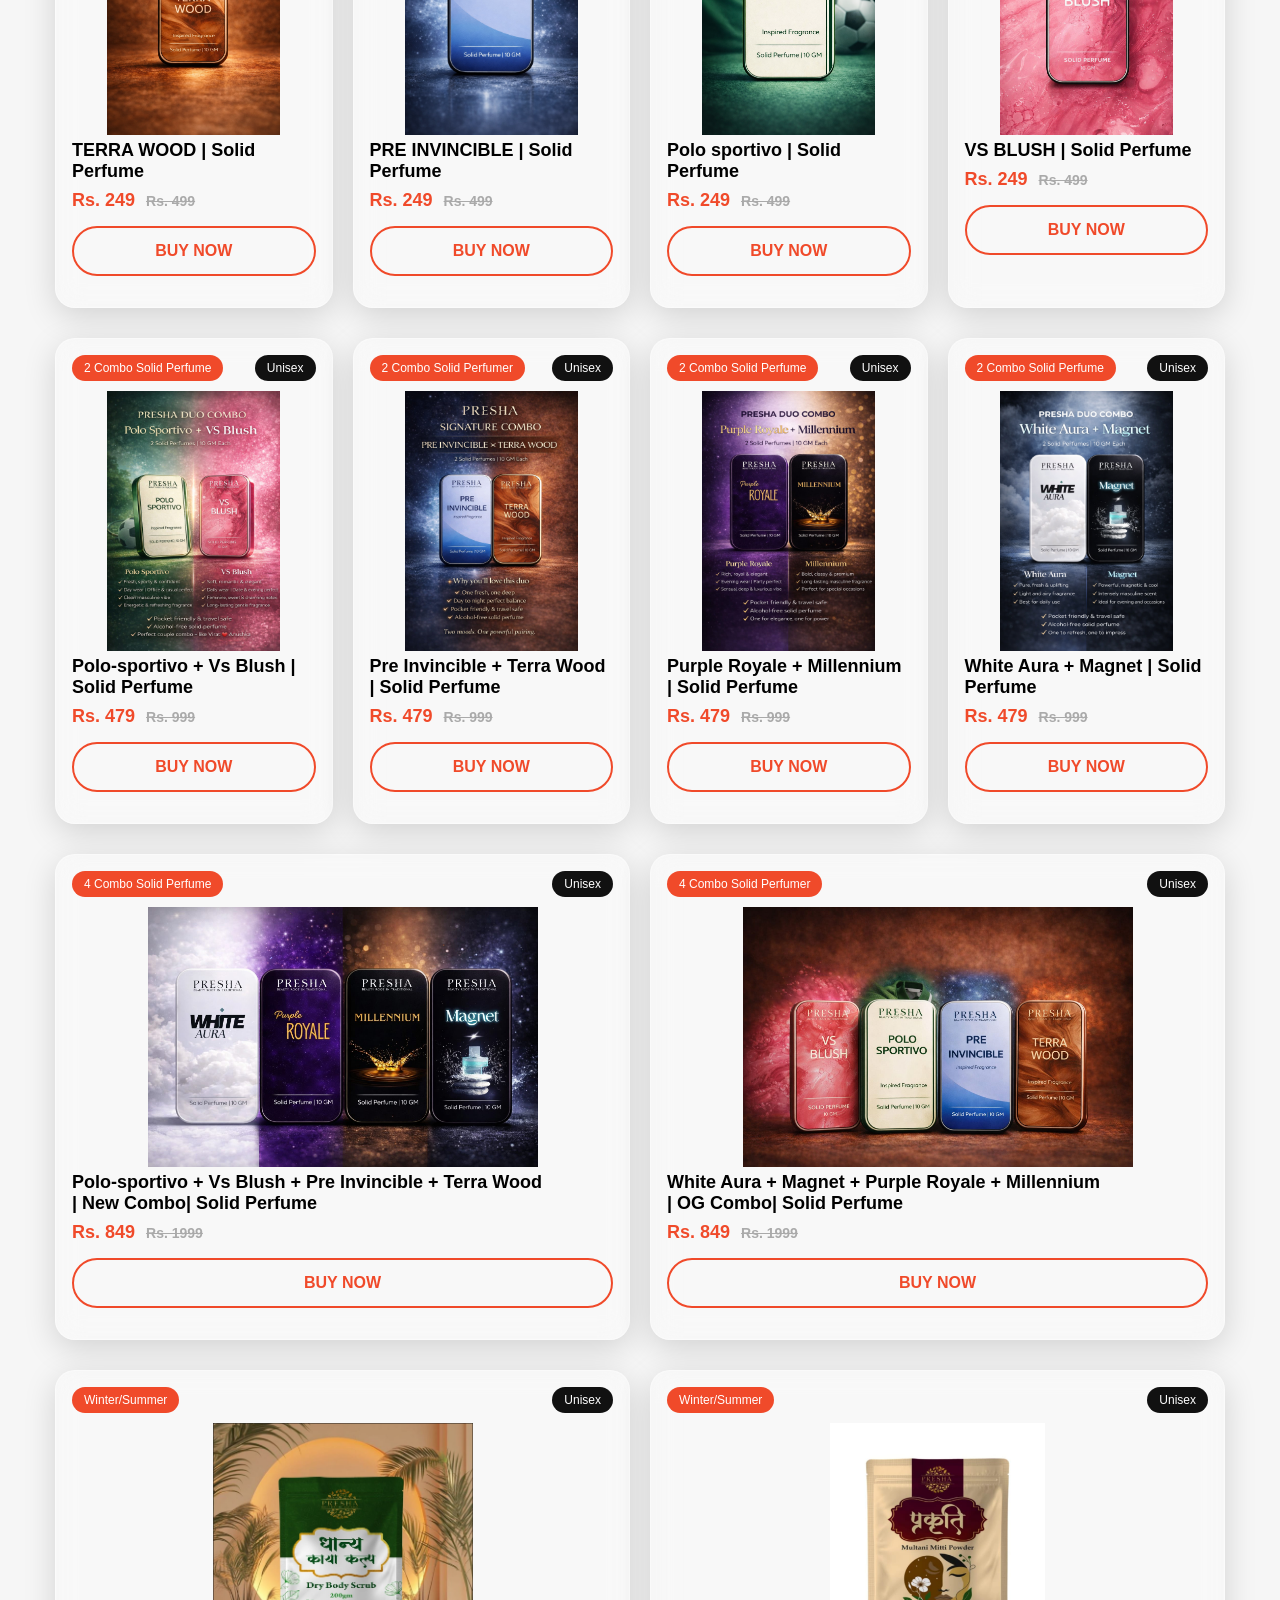
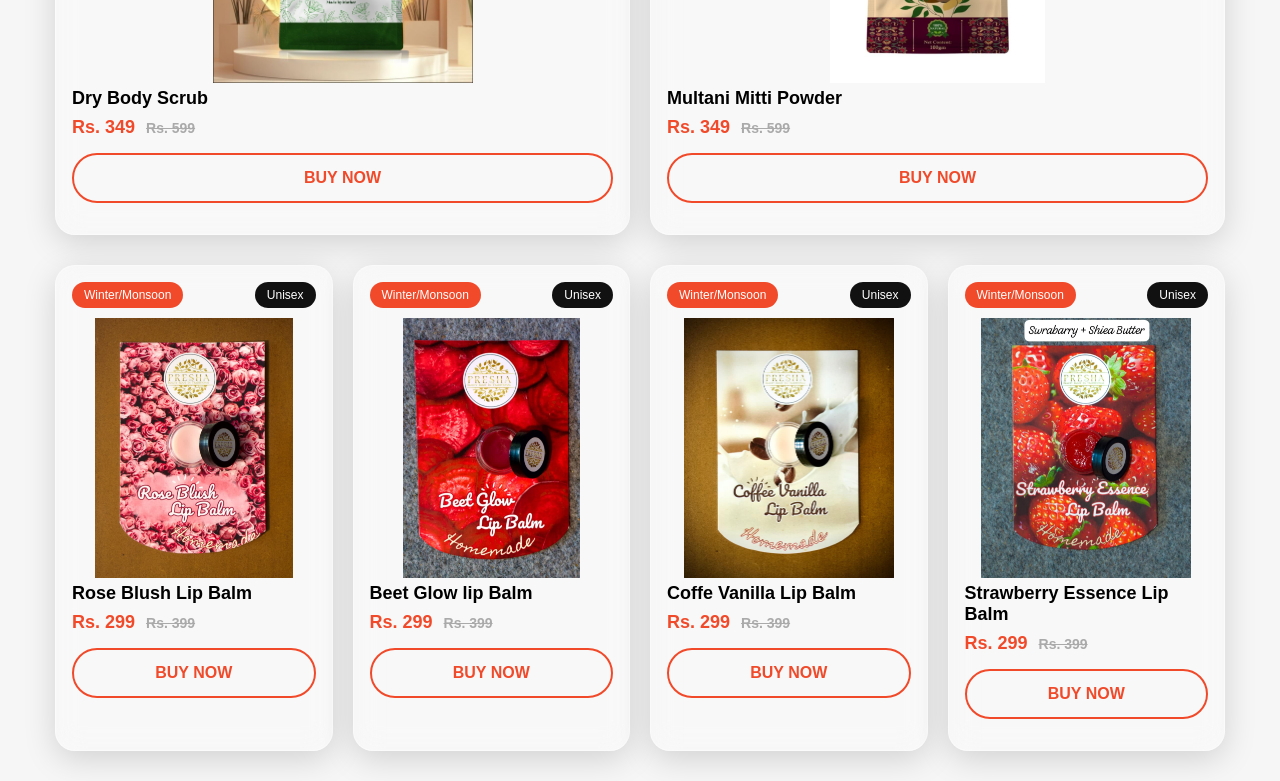
==== commit abdafc91: "Update index.html pop up removed" ====
--- a/index.html
+++ b/index.html
@@ -464,7 +464,7 @@
 </head>
 
 <body>
-
+<!--
 <div id="popup" class="popup-overlay">
   <div class="popup-box">
 
@@ -475,7 +475,7 @@
     </a>
 
   </div>
-</div>
+</div> 
 
 <script>
 const popup = document.getElementById("popup");
@@ -492,7 +492,7 @@
     document.body.classList.remove("popup-open");
 }
 </script>
-
+-->
 
 <div class="hero">
   <img src="images/banner.png" alt="Presha Banner">
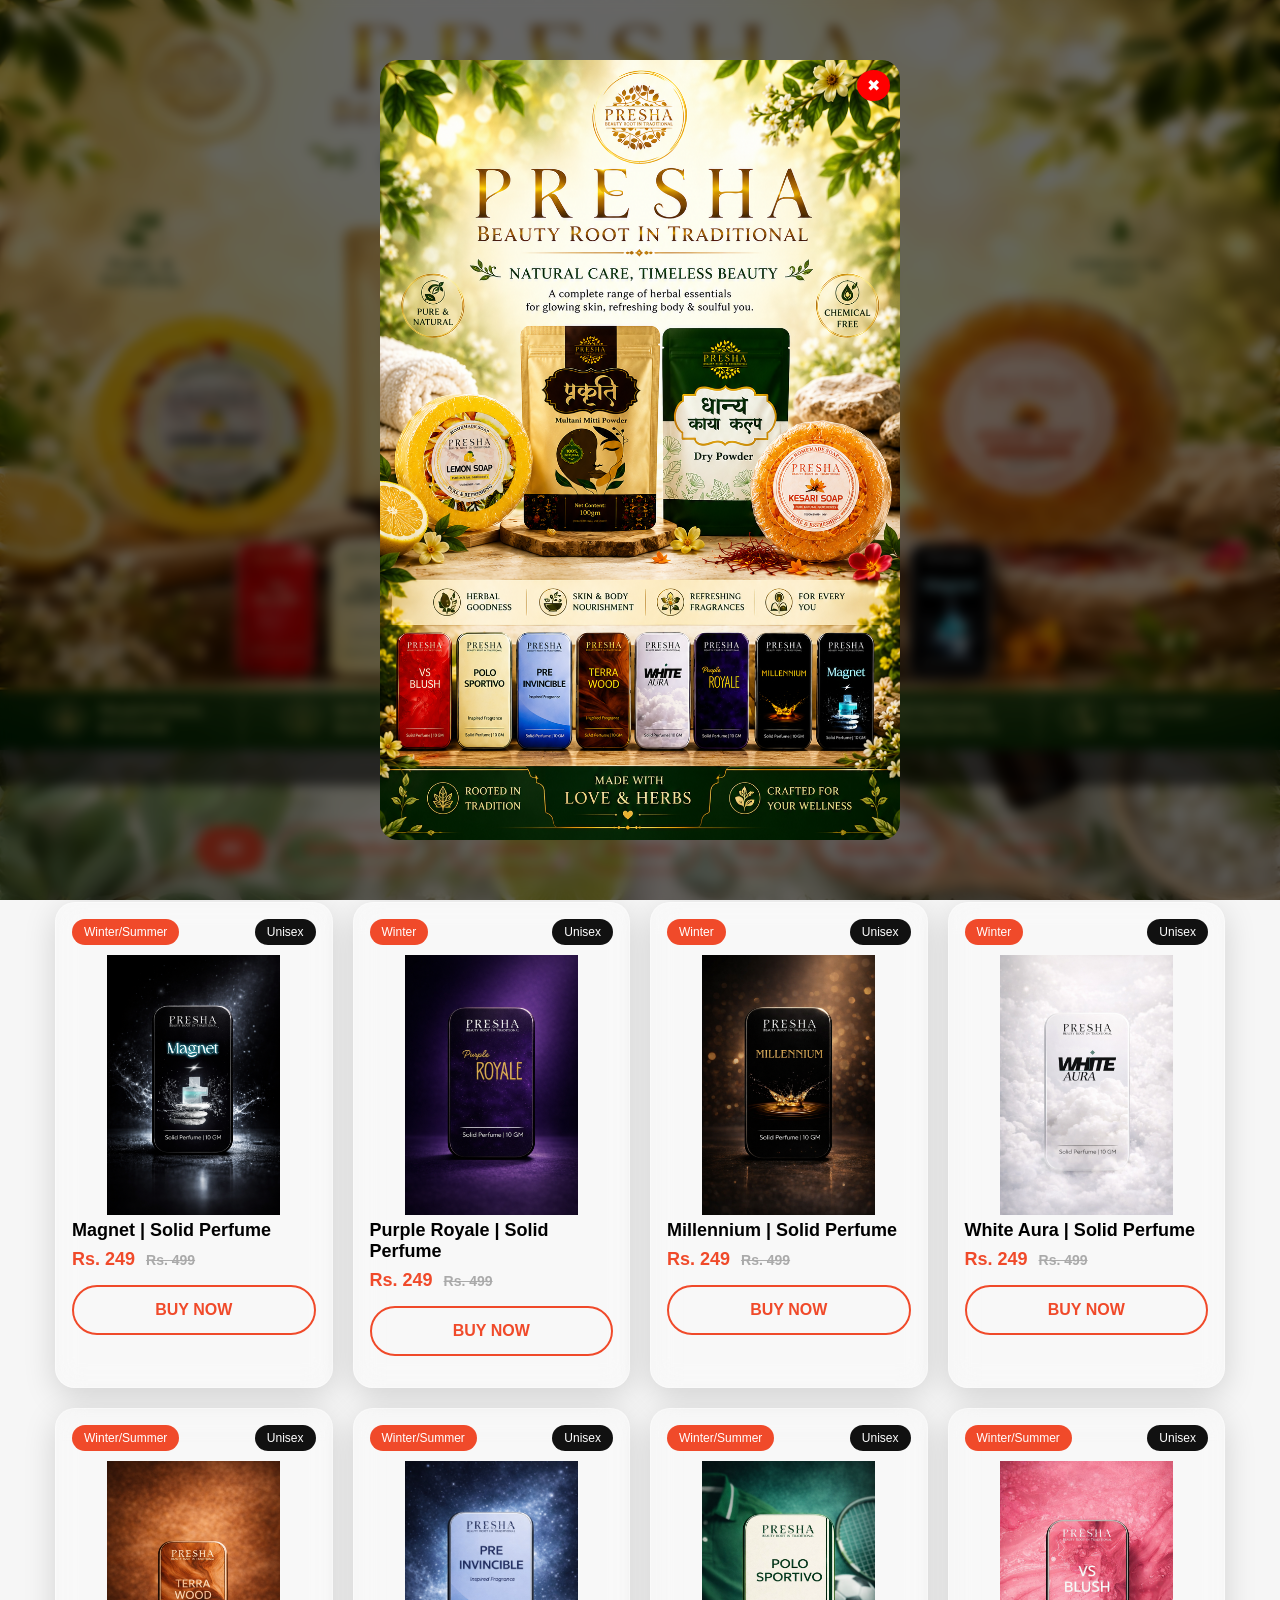
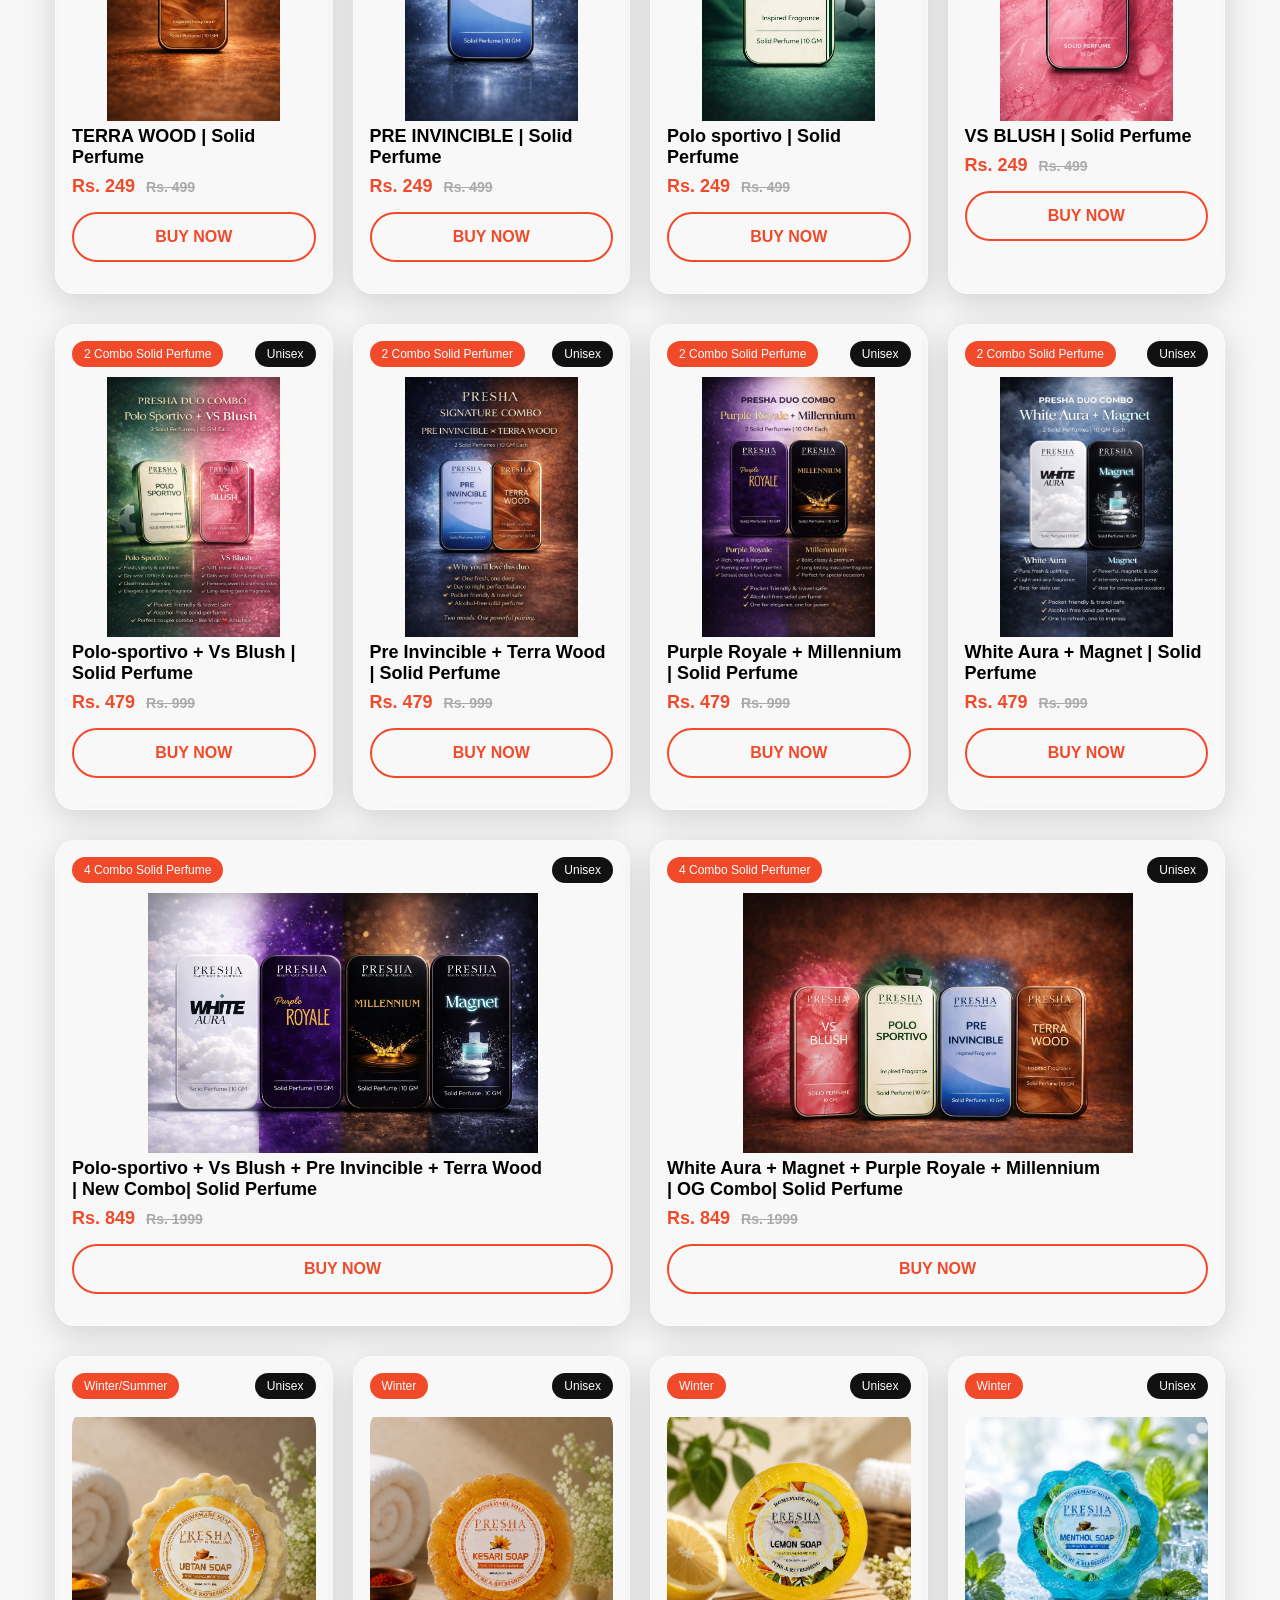
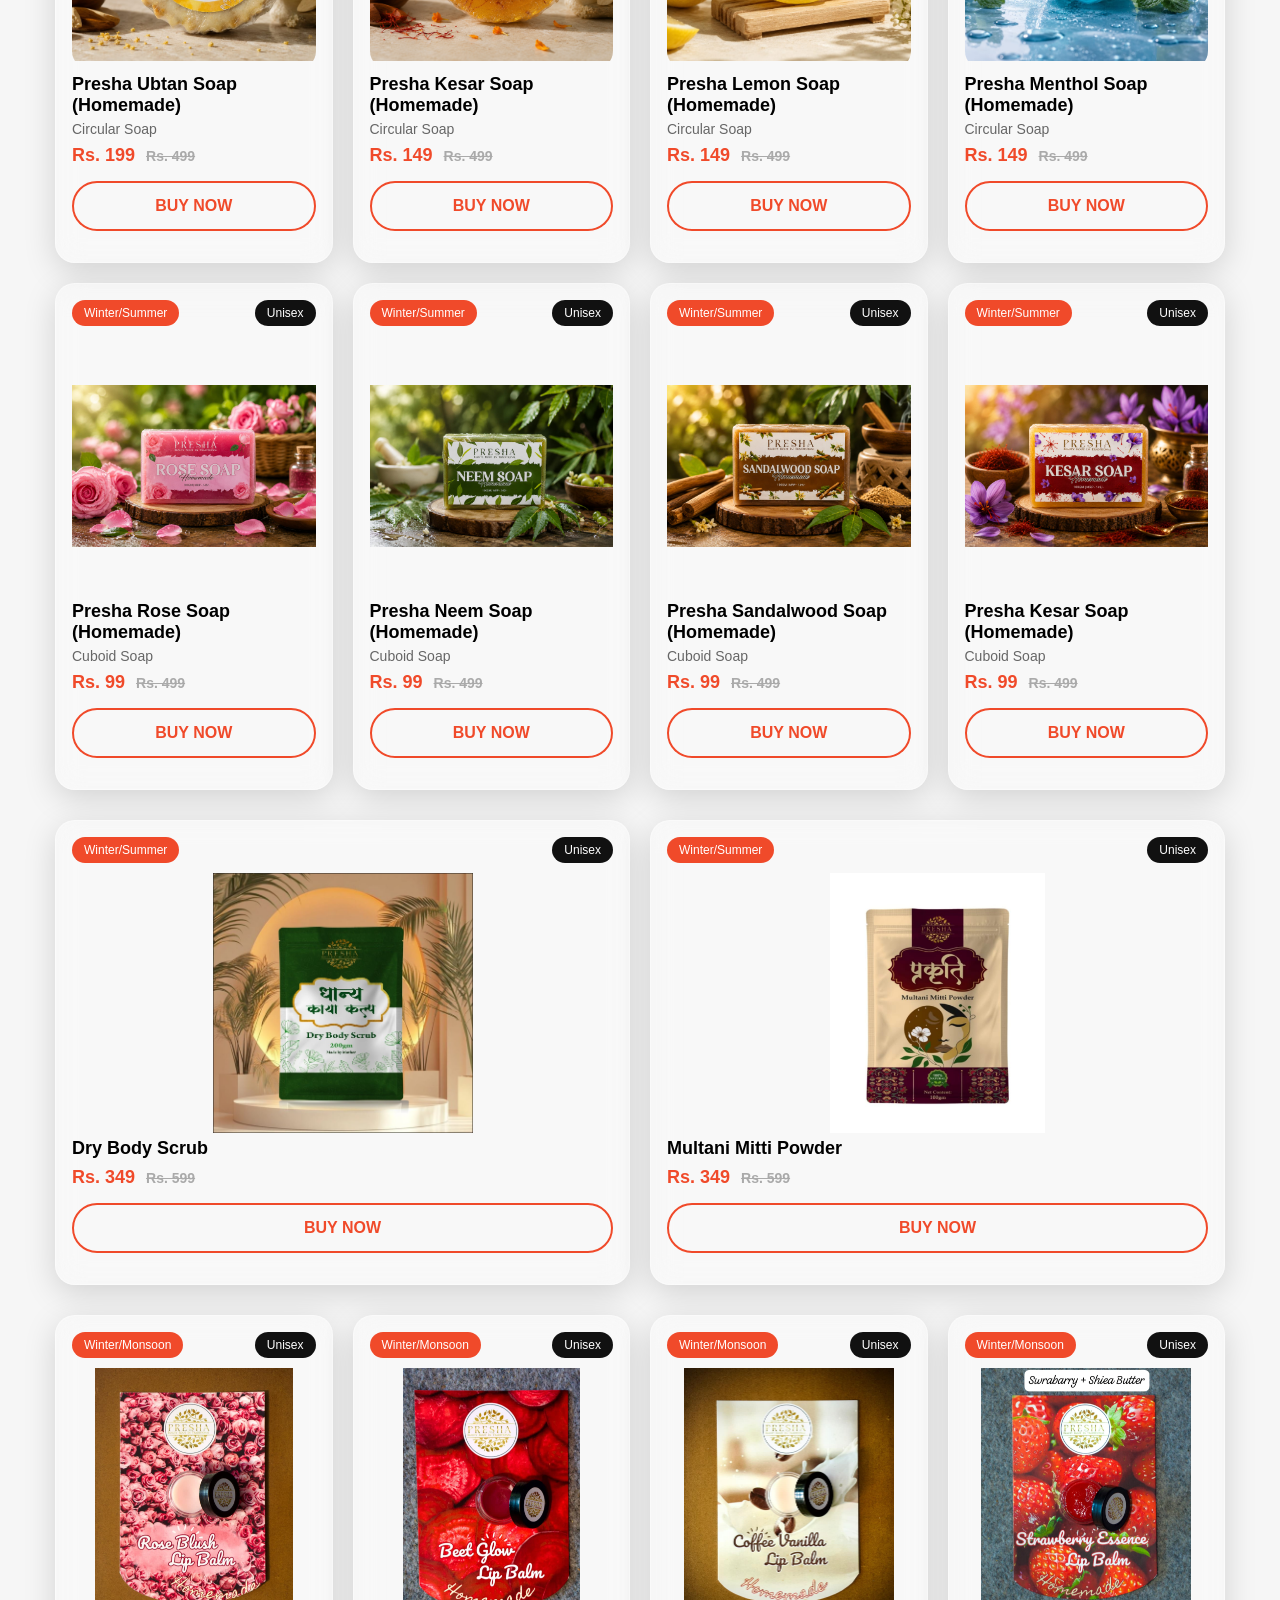
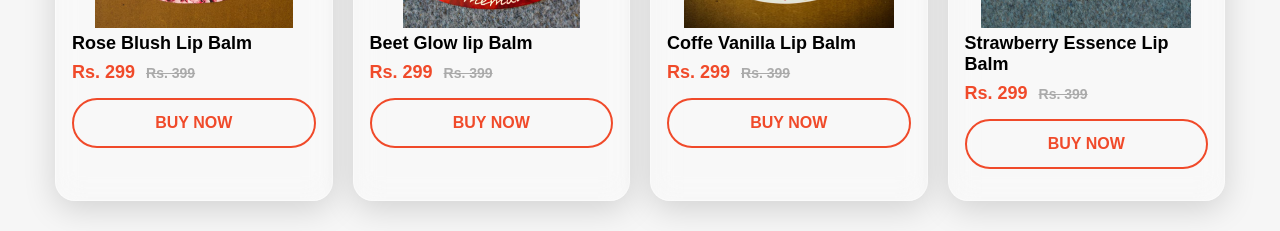
==== commit 221cc433: "Update index.html" ====
--- a/index.html
+++ b/index.html
@@ -4,474 +4,18 @@
 <meta charset="UTF-8">
 <title>Presha Naturals</title>
 <meta name="viewport" content="width=device-width, initial-scale=1.0">
-
-<style>
-* {
-    box-sizing: border-box;
-    font-family: 'Arial', sans-serif;
-}
-
-body {
-    margin: 0;
-    background: #f6f6f6;
-}
-
-/* LOGO */
-.header {
-    text-align: center;
-    padding: 15px;
-    background: rgba(0, 0, 0, 0.600);
-    
-}
-
-.header-container {
-    display: flex;
-    justify-content: space-between; /* Pushes logo left, contact right */
-    align-items: center;
-    padding: 20px 5%;
-    background: rgba(0, 0, 0, 0.600); 
-    backdrop-filter: blur(5px); /* Optional: gives a modern frosted glass look */
-}
-
-.header img {
-    max-width: 140px; /* Desktop Size */
-    height: auto;
-}
-
-/* PRODUCT GRID */
-.products {
-    max-width: 1200px;
-    margin: 30px auto;
-    padding: 0 15px;
-    display: grid;
-    grid-template-columns: repeat(auto-fit, minmax(260px, 1fr));
-    gap: 20px;
-}
-
-/* PRODUCT CARD */
-.card {
-  
-  border-radius: 20px;
-  padding: 16px;
-
-  /* GLASS EFFECT */
-  background: rgba(255, 255, 255, 0.25);   /* transparent white */
-  backdrop-filter: blur(14px);
-  -webkit-backdrop-filter: blur(14px);
-
-  border: 1px solid rgba(255,255,255,0.35);
-
-  box-shadow: 0 8px 32px rgba(0,0,0,0.15);
-
-  transition: all 0.3s ease;
-}
-
-
-.card:hover {
-    transform: translateY(-8px);
-    box-shadow: 0 8px 25px rgba(0,0,0,0.1);
-}
-
-/* GLOBAL BACKGROUND */
-body {
-  background-image: url("images/bg.png");
-  background-repeat: no-repeat;
-  background-size: cover;
-  background-position: center top;
-  background-attachment: fixed;
-}
-
-
-/* TAGS */
-.tags {
-    display: flex;
-    justify-content: space-between;
-    margin-bottom: 10px;
-}
-
-.tag {
-    font-size: 12px;
-    padding: 6px 12px;
-    border-radius: 20px;
-    color: #fff;
-}
-
-.tag.red { background: #f04a2a; }
-.tag.black { background: #111; }
-
-/* IMAGE */
-.product-image {
-  width: 100%;
-  height: 260px;
-  display: flex;
-  align-items: center;
-  justify-content: center;
-
-  border-radius: 18px;
-  overflow: hidden;
-}
-
-.product-image img {
-  width: 100%;
-  height: 100%;
-  object-fit: contain;
-}
-
-.card:hover .img-container img {
-    transform: scale(1.1);
-}
-
-/* BUY BUTTON */
-.buy-btn {
-    margin: 15px 0;
-    text-align: center;
-}
-
-.category-tabs {
-    display: flex;
-    justify-content: center;
-    gap: 15px;
-    margin: 40px 0 20px;
-    flex-wrap: wrap;
-}
-
-.category-tabs a {
-    padding: 12px 22px;
-    border-radius: 30px;
-    border: 2px solid #f04a2a;
-    color: #f04a2a;
-    text-decoration: none;
-    font-weight: bold;
-    transition: 0.3s;
-}
-
-.category-tabs a:hover,
-.category-tabs a.active {
-    background: #f04a2a;
-    color: #fff;
-}
-
-.buy-btn a {
-    display: block;
-    padding: 14px;
-    border-radius: 30px;
-    border: 2px solid #f04a2a;
-    color: #f04a2a;
-    text-align: center;
-    text-decoration: none;
-    font-weight: bold;
-    transition: 0.3s;
-}
-
-.buy-btn a:hover {
-    background: #f04a2a;
-    color: #fff;
-}
-
-/* INFO */
-.info h3 {
-    margin: 5px 0;
-    font-size: 18px;
-}
-
-.info p {
-    margin: 4px 0;
-    font-size: 14px;
-    color: #666;
-}
-
-.price {
-    margin-top: 8px;
-    font-size: 18px;
-    font-weight: bold;
-    color: #f04a2a;
-}
-
-.old-price {
-    font-size: 14px;
-    color: #aaa;
-    text-decoration: line-through;
-    margin-left: 6px;
-}
-
-.hero {
-  width: 100%;
-  text-align: center;
-}
-
-.hero img {
-  width: 100%;
-  height: auto;
-  display: block;
-}
-
-.logo {
-    align-items: left;
-    padding-left: 20px;
-
-}
-
-.logo img {
-    max-width: 140px; /* Desktop Size */
-    height: auto;
-}
-
-
-/* CONTACT BAR */
-.contact-bar {
-    /* Changed background to transparent black */
-    
-    background: rgba(0, 0, 0, 0.600);
-    padding: 8px 15px;
-    display: flex;
-    justify-content: center;
-    gap: 20px;
-    /* Removed solid border to keep it clean, or use a faint one */
-    border-bottom: 1px solid rgba(255, 255, 255, 0.1);
-    text-align: right;
-    font-family: sans-serif;
-    
-    /* Text color needs to be lighter to be visible on dark tint */
-    color: #ffffff;
-    flex: 1;
-    font-size: 16.5px;
-}
-
-.contact-bar a {
-    text-decoration: none;
-    /* Brightened the red slightly for better contrast on dark bg */
-    color: #FFD700; 
-    margin: 4px 0;
-    font-weight: bold;
-}
-
-
-/* ===== POPUP OVERLAY ===== */
-.popup-overlay {
-  position: fixed;
-  inset: 0;
-  background: rgba(0,0,0,0.6);
-  backdrop-filter: blur(6px);   /* 🔥 blur background */
-  display: flex;
-  justify-content: center;
-  align-items: center;
-  z-index: 99999;
-}
-
-/* Prevent scroll when popup open */
-body.popup-open {
-  overflow: hidden;
-}
-
-/* ===== POPUP BOX ===== */
-.popup-box {
-  position: relative;
-  width: 520px;
-  max-width: 95%;
-  border-radius: 18px;
-  overflow: hidden;
-  animation: fadeIn 0.35s ease;
-}
-
-/* Image */
-.popup-box img {
-  width: 100%;
-  height: auto;
-  cursor: pointer;
-  display: block;
-  border-radius: 18px;
-}
-
-/* Cancel button */
-.cancel-btn {
-  position: absolute;
-  top: 10px;
-  right: 10px;
-  background: red;
-  color: white;
-  border: none;
-  font-size: 16px;
-  padding: 6px 10px;
-  border-radius: 50%;
-  cursor: pointer;
-}
-
-/* Animation */
-@keyframes fadeIn {
-  from { opacity: 0; transform: scale(.8); }
-  to { opacity: 1; transform: scale(1); }
-}
-
-/* ===== Mobile ===== */
-@media (max-width: 768px) {
-  .popup-box {
-    width: 92%;
-  }
-}
-
-
-@media (max-width: 768px) {
-  .hero {
-    padding: 10px;
-  }
-
-  .hero img {
-    width: 100%;
-    height: auto;
-  }
-}
-
-@media (max-width: 400px) {
-
-  body {
-    background-image: url("images/bg-mobile.png");
-    background-repeat: no-repeat;
-    background-size: cover;
-    background-position: center top;
-    background-attachment: fixed;
-    
-
-
-  }
-
-  
-  .contact-bar a {
-    text-align: right;
-  }
-
-    .header img {
-        max-width: 90px; /* Desktop Size */
-        align-items: left;
-        height: auto;
-    }
-
-
-  .card-content {
-    display: flex;
-    flex-direction: row;
-    align-items: center;
-    gap: 15px;
-    text-align: left;
-  }
-
-  .contact-bar {
-    font-size: small;
-    padding: 1px 5px;
-    align-items: right;
-    text-align: right;
-  }
-
-  .category-tabs {
-    display: flex;
-    justify-content: center;
-    gap: 15px;
-    margin: 20px 0 20px;
-    flex-wrap: wrap;
- }
-
-  .category-tabs a {
-    padding: 4px 6px;
-    border-radius: 30px;
-    border: 2px solid #f04a2a;
-    color: #f04a2a;
-    text-decoration: none;
-    font-weight: bold;
-    transition: 0.3s;
- }
-
-
-  .site-header {
-    padding: 12px 0;
-  }
-
-  .site-header img {
-    width: 120px;
-    height: auto;
-  }
-
-
-  .product-image {
-    width: 150px;
-    zoom: 120%;
-    height: 150px;
-    flex-shrink: 0;
-    margin : auto;
-    border-radius: 18px;
-
-    
-  }
-
-  .product-image img {
-    width: 150%;
-    border-radius: 18px;
-    height: 150px;
-    align-items: center;
-    object-fit: contain;
-    
-  }
-
-  .info {
-    flex-grow: 1;
-    text-align: center;
-  }
-
-  .info h3 {
-    
-    line-height: 1.3;
-    font-size: 16px;
-    margin-bottom: 4px;
-  }
-
-  .price {
-    font-size: 14px;
-    font-weight: 600;
-  }
-
-  .old-price {
-    color: #999;
-    text-decoration: line-through;
-    margin-left: 6px;
-  }
-
-  .site-header {
-        padding: 4px 10px;
-    }
-
-    .logo-area img {
-        max-width: 100px; /* Smaller logo for mobile */
-    }
-
-    .contact-info {
-        flex-direction: column; /* Stacks phone and email */
-        gap: 1px;
-        align-items: right;
-        font-size: 11px;
-        text-align: right;
-    }
-
-  
-
-  .buy-btn a {
-    padding: 10px;
-    font-size: 14px;
-  }
-}
-
-
-
-
-</style>
+<link rel="stylesheet" href="style.css">
 </head>
 
 <body>
-<!--
+
 <div id="popup" class="popup-overlay">
   <div class="popup-box">
 
     <button class="cancel-btn" onclick="closePopup()">✖</button>
 
-    <a href="https://wa.me/919824273961?text=Hi, I am interested in Presha Combo with Hand Written Letter" target="_blank">
-      <img src="images/pop-up.jpeg" alt="Offer">
+    <a href="https://wa.me/919824273961?text=Hi, I am interested in Presha Products" target="_blank">
+      <img src="images/pop-up-box.png" alt="Offer">
     </a>
 
   </div>
@@ -480,22 +24,20 @@
 <script>
 const popup = document.getElementById("popup");
 
-// open popup on page load
 window.onload = function () {
     popup.style.display = "flex";
     document.body.classList.add("popup-open"); // disable scroll
 };
 
-// close popup when ❌ clicked
 function closePopup() {
     popup.style.display = "none";
     document.body.classList.remove("popup-open");
 }
 </script>
--->
+
 
 <div class="hero">
-  <img src="images/banner.png" alt="Presha Banner">
+  <img style="height: 750px;" src="images/banner-new.png" alt="Presha Banner">
 
 </div>
 
@@ -507,10 +49,11 @@
 </div>
 
 <div class="category-tabs">
-    <a href="#all" class="active">All</a>
-    <a href="#solid-perfume">Solid Perfume</a>
+    <a href="index.html" class="active">All</a>
+    <a href="solid_perfume.html">Solid Perfume</a>
     <a href="#combo2">2 Combo</a>
     <a href="#combo4">4 Combo</a>
+    <a href="#soap">Soap</a>
     <a href="#body-scrub">Body Scrub</a>
     <a href="#lip-balm">Lip Balm</a>
 </div>
@@ -656,7 +199,6 @@
                     </div>
                 </div>
 
-
                 
                 <!-- PRODUCT 6 -->
                 <div class="card">
@@ -685,7 +227,6 @@
                     </div>
                 </div>
 
-
                 
                 <!-- PRODUCT 7 -->
                 <div class="card">
@@ -714,7 +255,6 @@
                     </div>
                 </div>
 
-
                 
                 <!-- PRODUCT 8 -->
                 <div class="card">
@@ -742,8 +282,6 @@
                         </a>
                     </div>
                 </div>
-
-
 
 
             </div>
@@ -928,6 +466,242 @@
                 </div>
             </div>
         </div>
+    </section>
+
+
+
+    <section id="soap">
+            <!-- PRODUCTS -->
+            <div class="products">
+
+                <!-- PRODUCT 1 -->
+                <div class="card">
+
+                    <div class="tags">
+                        <span class="tag red">Winter/Summer</span>
+                        <span class="tag black">Unisex</span>
+                    </div>
+
+                    <div class="product-image">
+                        <img src="images/ubtan-soap.jpeg" alt="Magent Perfume">
+                    </div>
+
+                    <div class="info">
+                        <h3>Presha Ubtan Soap (Homemade)</h3>
+                        <p>Circular Soap</p>
+                        <div class="price">
+                            Rs. 199 <span class="old-price">Rs. 499</span>
+                        </div>
+                    </div>
+
+                    <div class="buy-btn">
+                        <a href="https://wa.me/+919824273961?text=Hi, I want to buy Presha Ubtan Soap (Homemade) Circular Soap">
+                            BUY NOW
+                        </a>
+                    </div>
+                </div>
+
+
+                <!-- PRODUCT 2 -->
+                <div class="card">
+                    <div class="tags">
+                        <span class="tag red">Winter</span>
+                        <span class="tag black">Unisex</span>
+                    </div>
+
+                    <div class="product-image">
+                        <img src="images/kesar-soap.png" alt="Purple Royale Solid Perfume">
+                    </div>
+
+                    <div class="info">
+                        <h3>Presha Kesar Soap (Homemade)</h3>
+                        <p>Circular Soap</p>
+                        <div class="price">
+                            Rs. 149 <span class="old-price">Rs. 499</span>
+                        </div>
+                    </div>
+
+                    <div class="buy-btn">
+                        <a href="https://wa.me/+919824273961?text=Hi, I want to buy Presha Kesar Soap (Homemade) Circular Soap">
+                            BUY NOW
+                        </a>
+                    </div>
+                </div>
+
+
+                <!-- PRODUCT 3 -->
+                <div class="card">
+                    <div class="tags">
+                        <span class="tag red">Winter</span>
+                        <span class="tag black">Unisex</span>
+                    </div>
+
+                    <div class="product-image">
+                        <img src="images/lemon-soap.jpeg" alt="Ispahan Solid Perfume">
+                    </div>
+
+                    <div class="info">
+                        <h3>Presha Lemon Soap (Homemade)</h3>
+                        <p>Circular Soap</p>
+                        <div class="price">
+                            Rs. 149 <span class="old-price">Rs. 499</span>
+                        </div>
+                    </div>
+
+                    <div class="buy-btn">
+                        <a href="https://wa.me/+919824273961?text=Hi, I want to buy Presha Lemon Soap (Homemade) Circular Soap">
+                            BUY NOW
+                        </a>
+                    </div>
+                </div>
+
+
+
+                <!-- PRODUCT 4 -->
+                <div class="card">
+                    <div class="tags">
+                        <span class="tag red">Winter</span>
+                        <span class="tag black">Unisex</span>
+                    </div>
+
+                    <div class="product-image">
+                        <img src="images/menthol-soap.jpeg" alt="Ispahan Solid Perfume">
+                    </div>
+
+                    <div class="info">
+                        <h3>Presha Menthol Soap (Homemade)</h3>
+                        <p>Circular Soap</p>
+                        <div class="price">
+                            Rs. 149 <span class="old-price">Rs. 499</span>
+                        </div>
+                    </div>
+
+                    <div class="buy-btn">
+                        <a href="https://wa.me/+919824273961?text=Hi, I want to buy Presha Menthol Soap (Homemade) Circular Soap : https://preshanaturals.in/images/lemon-soap.jpg">
+                            BUY NOW
+                        </a>
+                    </div>
+                </div>
+
+                
+                <!-- PRODUCT 5 -->
+                <div class="card">
+
+                    <div class="tags">
+                        <span class="tag red">Winter/Summer</span>
+                        <span class="tag black">Unisex</span>
+                    </div>
+
+                    <div class="product-image">
+                        <img src="images/Rose_cube Soap.jpeg" alt="Magent Perfume">
+                    </div>
+
+                    <div class="info">
+                        <h3>Presha Rose Soap (Homemade)</h3>
+                        <p>Cuboid Soap</p>
+                        <div class="price">
+                            Rs. 99 <span class="old-price">Rs. 499</span>
+                        </div>
+                    </div>
+
+                    <div class="buy-btn">
+                        <a href="https://wa.me/+919824273961?text=Hi, I want to buy Presha Rose Soap (Homemade) Cuboid Soap">
+                            BUY NOW
+                        </a>
+                    </div>
+                </div>
+
+
+                
+                <!-- PRODUCT 6 -->
+                <div class="card">
+
+                    <div class="tags">
+                        <span class="tag red">Winter/Summer</span>
+                        <span class="tag black">Unisex</span>
+                    </div>
+
+                    <div class="product-image">
+                        <img src="images/neem_cube-soap.jpeg" alt="Magent Perfume">
+                    </div>
+
+                    <div class="info">
+                        <h3>Presha Neem Soap (Homemade)</h3>
+                        <p>Cuboid Soap</p>
+                        <div class="price">
+                           Rs. 99 <span class="old-price">Rs. 499</span>
+                        </div>
+                    </div>
+
+                    <div class="buy-btn">
+                        <a href="https://wa.me/+919824273961?text=Hi, I want to buy Presha Neem Soap (Homemade) Cuboid Soap">
+                            BUY NOW
+                        </a>
+                    </div>
+                </div>
+
+
+                
+                <!-- PRODUCT 7 -->
+                <div class="card">
+
+                    <div class="tags">
+                        <span class="tag red">Winter/Summer</span>
+                        <span class="tag black">Unisex</span>
+                    </div>
+
+                    <div class="product-image">
+                        <img src="images/sandwood_cube-soap.jpeg" alt="Magent Perfume">
+                    </div>
+
+                    <div class="info">
+                        <h3>Presha Sandalwood Soap (Homemade)</h3>
+                        <p>Cuboid Soap</p>
+                        <div class="price">
+                            Rs. 99 <span class="old-price">Rs. 499</span>
+                        </div>
+                    </div>
+
+                    <div class="buy-btn">
+                        <a href="https://wa.me/+919824273961?text=Hi, I want to buy Presha Sandalwood Soap (Homemade) Cuboid Soap">
+                            BUY NOW
+                        </a>
+                    </div>
+                </div>
+
+
+                
+                <!-- PRODUCT 8 -->
+                <div class="card">
+
+                    <div class="tags">
+                        <span class="tag red">Winter/Summer</span>
+                        <span class="tag black">Unisex</span>
+                    </div>
+
+                    <div class="product-image">
+                        <img src="images/kesar_cube-soap.jpeg" alt="Magent Perfume">
+                    </div>
+
+                    <div class="info">
+                        <h3>Presha Kesar Soap (Homemade)</h3>
+                        <p>Cuboid Soap</p>
+                        <div class="price">
+                            Rs. 99 <span class="old-price">Rs. 499</span>
+                        </div>
+                    </div>
+
+                    <div class="buy-btn">
+                        <a href="https://wa.me/+919824273961?text=Hi, I want to buy Presha Kesar Soap (Homemade) Cuboid Soap">
+                            BUY NOW
+                        </a>
+                    </div>
+                </div>
+
+
+
+
+            </div>
     </section>
 
     
--- a/style.css
+++ b/style.css
@@ -0,0 +1,450 @@
+* {
+    box-sizing: border-box;
+    font-family: 'Arial', sans-serif;
+}
+
+body {
+    margin: 0;
+    background: #f6f6f6;
+}
+
+/* LOGO */
+.header {
+    text-align: center;
+    padding: 15px;
+    background: rgba(0, 0, 0, 0.600);
+    
+}
+
+.header-container {
+    display: flex;
+    justify-content: space-between; /* Pushes logo left, contact right */
+    align-items: center;
+    padding: 20px 5%;
+    background: rgba(0, 0, 0, 0.600); 
+    backdrop-filter: blur(5px); /* Optional: gives a modern frosted glass look */
+}
+
+.header img {
+    max-width: 140px; /* Desktop Size */
+    height: auto;
+}
+
+/* PRODUCT GRID */
+.products {
+    max-width: 1200px;
+    margin: 30px auto;
+    padding: 0 15px;
+    display: grid;
+    grid-template-columns: repeat(auto-fit, minmax(260px, 1fr));
+    gap: 20px;
+}
+
+/* PRODUCT CARD */
+.card {
+  
+  border-radius: 20px;
+  padding: 16px;
+
+  /* GLASS EFFECT */
+  background: rgba(255, 255, 255, 0.25);   /* transparent white */
+  backdrop-filter: blur(14px);
+  -webkit-backdrop-filter: blur(14px);
+
+  border: 1px solid rgba(255,255,255,0.35);
+
+  box-shadow: 0 8px 32px rgba(0,0,0,0.15);
+
+  transition: all 0.3s ease;
+}
+
+
+.card:hover {
+    transform: translateY(-8px);
+    box-shadow: 0 8px 25px rgba(0,0,0,0.1);
+}
+
+/* GLOBAL BACKGROUND */
+body {
+  background-image: url("images/bg.png");
+  background-repeat: no-repeat;
+  background-size: cover;
+  background-position: center top;
+  background-attachment: fixed;
+}
+
+
+/* TAGS */
+.tags {
+    display: flex;
+    justify-content: space-between;
+    margin-bottom: 10px;
+}
+
+.tag {
+    font-size: 12px;
+    padding: 6px 12px;
+    border-radius: 20px;
+    color: #fff;
+}
+
+.tag.red { background: #f04a2a; }
+.tag.black { background: #111; }
+
+/* IMAGE */
+.product-image {
+  width: 100%;
+  height: 260px;
+  display: flex;
+  align-items: center;
+  justify-content: center;
+
+  border-radius: 18px;
+  overflow: hidden;
+}
+
+.product-image img {
+  width: 100%;
+  height: 100%;
+  object-fit: contain;
+}
+
+.card:hover .img-container img {
+    transform: scale(1.1);
+}
+
+/* BUY BUTTON */
+.buy-btn {
+    margin: 15px 0;
+    text-align: center;
+}
+
+.category-tabs {
+    display: flex;
+    justify-content: center;
+    gap: 15px;
+    margin: 40px 0 20px;
+    flex-wrap: wrap;
+}
+
+.category-tabs a {
+    padding: 12px 22px;
+    border-radius: 30px;
+    border: 2px solid #f04a2a;
+    color: #f04a2a;
+    text-decoration: none;
+    font-weight: bold;
+    transition: 0.3s;
+}
+
+.category-tabs a:hover,
+.category-tabs a.active {
+    background: #f04a2a;
+    color: #fff;
+}
+
+.buy-btn a {
+    display: block;
+    padding: 14px;
+    border-radius: 30px;
+    border: 2px solid #f04a2a;
+    color: #f04a2a;
+    text-align: center;
+    text-decoration: none;
+    font-weight: bold;
+    transition: 0.3s;
+}
+
+.buy-btn a:hover {
+    background: #f04a2a;
+    color: #fff;
+}
+
+/* INFO */
+.info h3 {
+    margin: 5px 0;
+    font-size: 18px;
+}
+
+.info p {
+    margin: 4px 0;
+    font-size: 14px;
+    color: #666;
+}
+
+.price {
+    margin-top: 8px;
+    font-size: 18px;
+    font-weight: bold;
+    color: #f04a2a;
+}
+
+.old-price {
+    font-size: 14px;
+    color: #aaa;
+    text-decoration: line-through;
+    margin-left: 6px;
+}
+
+.hero {
+  width: 100%;
+  text-align: center;
+}
+
+.hero img {
+  width: 100%;
+  height: auto;
+  display: block;
+}
+
+.logo {
+    align-items: left;
+    padding-left: 20px;
+
+}
+
+.logo img {
+    max-width: 140px; /* Desktop Size */
+    height: auto;
+}
+
+
+/* CONTACT BAR */
+.contact-bar {
+    /* Changed background to transparent black */
+    
+    background: rgba(0, 0, 0, 0.600);
+    padding: 8px 15px;
+    display: flex;
+    justify-content: center;
+    gap: 20px;
+    /* Removed solid border to keep it clean, or use a faint one */
+    border-bottom: 1px solid rgba(255, 255, 255, 0.1);
+    text-align: right;
+    font-family: sans-serif;
+    
+    /* Text color needs to be lighter to be visible on dark tint */
+    color: #ffffff;
+    flex: 1;
+    font-size: 16.5px;
+}
+
+.contact-bar a {
+    text-decoration: none;
+    /* Brightened the red slightly for better contrast on dark bg */
+    color: #FFD700; 
+    margin: 4px 0;
+    font-weight: bold;
+}
+
+
+/* ===== POPUP OVERLAY ===== */
+.popup-overlay {
+  position: fixed;
+  inset: 0;
+  background: rgba(0,0,0,0.6);
+  backdrop-filter: blur(6px);   /* 🔥 blur background */
+  display: flex;
+  justify-content: center;
+  align-items: center;
+  z-index: 99999;
+}
+
+/* Prevent scroll when popup open */
+body.popup-open {
+  overflow: hidden;
+}
+
+/* ===== POPUP BOX ===== */
+.popup-box {
+  position: relative;
+  width: 520px;
+  max-width: 95%;
+  border-radius: 18px;
+  overflow: hidden;
+  animation: fadeIn 0.35s ease;
+}
+
+/* Image */
+.popup-box img {
+  width: 100%;
+  height: auto;
+  cursor: pointer;
+  display: block;
+  border-radius: 18px;
+}
+
+/* Cancel button */
+.cancel-btn {
+  position: absolute;
+  top: 10px;
+  right: 10px;
+  background: red;
+  color: white;
+  border: none;
+  font-size: 16px;
+  padding: 6px 10px;
+  border-radius: 50%;
+  cursor: pointer;
+}
+
+/* Animation */
+@keyframes fadeIn {
+  from { opacity: 0; transform: scale(.8); }
+  to { opacity: 1; transform: scale(1); }
+}
+
+/* ===== Mobile ===== */
+@media (max-width: 768px) {
+  .popup-box {
+    width: 92%;
+  }
+}
+
+
+@media (max-width: 768px) {
+  .hero {
+    padding: 10px;
+  }
+
+  .hero img {
+    width: 100%;
+    height: auto;
+  }
+}
+
+@media (max-width: 400px) {
+
+  body {
+    background-image: url("images/bg-mobile.png");
+    background-repeat: no-repeat;
+    background-size: cover;
+    background-position: center top;
+    background-attachment: fixed;
+    
+
+
+  }
+
+  
+  .contact-bar a {
+    text-align: right;
+  }
+
+    .header img {
+        max-width: 90px; /* Desktop Size */
+        align-items: left;
+        height: auto;
+    }
+
+
+  .card-content {
+    display: flex;
+    flex-direction: row;
+    align-items: center;
+    gap: 15px;
+    text-align: left;
+  }
+
+  .contact-bar {
+    font-size: small;
+    padding: 1px 5px;
+    align-items: right;
+    text-align: right;
+  }
+
+  .category-tabs {
+    display: flex;
+    justify-content: center;
+    gap: 15px;
+    margin: 20px 0 20px;
+    flex-wrap: wrap;
+ }
+
+  .category-tabs a {
+    padding: 4px 6px;
+    border-radius: 30px;
+    border: 2px solid #f04a2a;
+    color: #f04a2a;
+    text-decoration: none;
+    font-weight: bold;
+    transition: 0.3s;
+ }
+
+
+  .site-header {
+    padding: 12px 0;
+  }
+
+  .site-header img {
+    width: 120px;
+    height: auto;
+  }
+
+
+  .product-image {
+    width: 150px;
+    zoom: 120%;
+    height: 150px;
+    flex-shrink: 0;
+    margin : auto;
+    border-radius: 18px;
+
+    
+  }
+
+  .product-image img {
+    width: 150%;
+    border-radius: 18px;
+    height: 150px;
+    align-items: center;
+    object-fit: contain;
+    
+  }
+
+  .info {
+    flex-grow: 1;
+    text-align: center;
+  }
+
+  .info h3 {
+    
+    line-height: 1.3;
+    font-size: 16px;
+    margin-bottom: 4px;
+  }
+
+  .price {
+    font-size: 14px;
+    font-weight: 600;
+  }
+
+  .old-price {
+    color: #999;
+    text-decoration: line-through;
+    margin-left: 6px;
+  }
+
+  .site-header {
+        padding: 4px 10px;
+    }
+
+    .logo-area img {
+        max-width: 100px; /* Smaller logo for mobile */
+    }
+
+    .contact-info {
+        flex-direction: column; /* Stacks phone and email */
+        gap: 1px;
+        align-items: right;
+        font-size: 11px;
+        text-align: right;
+    }
+
+  
+
+  .buy-btn a {
+    padding: 10px;
+    font-size: 14px;
+  }
+}
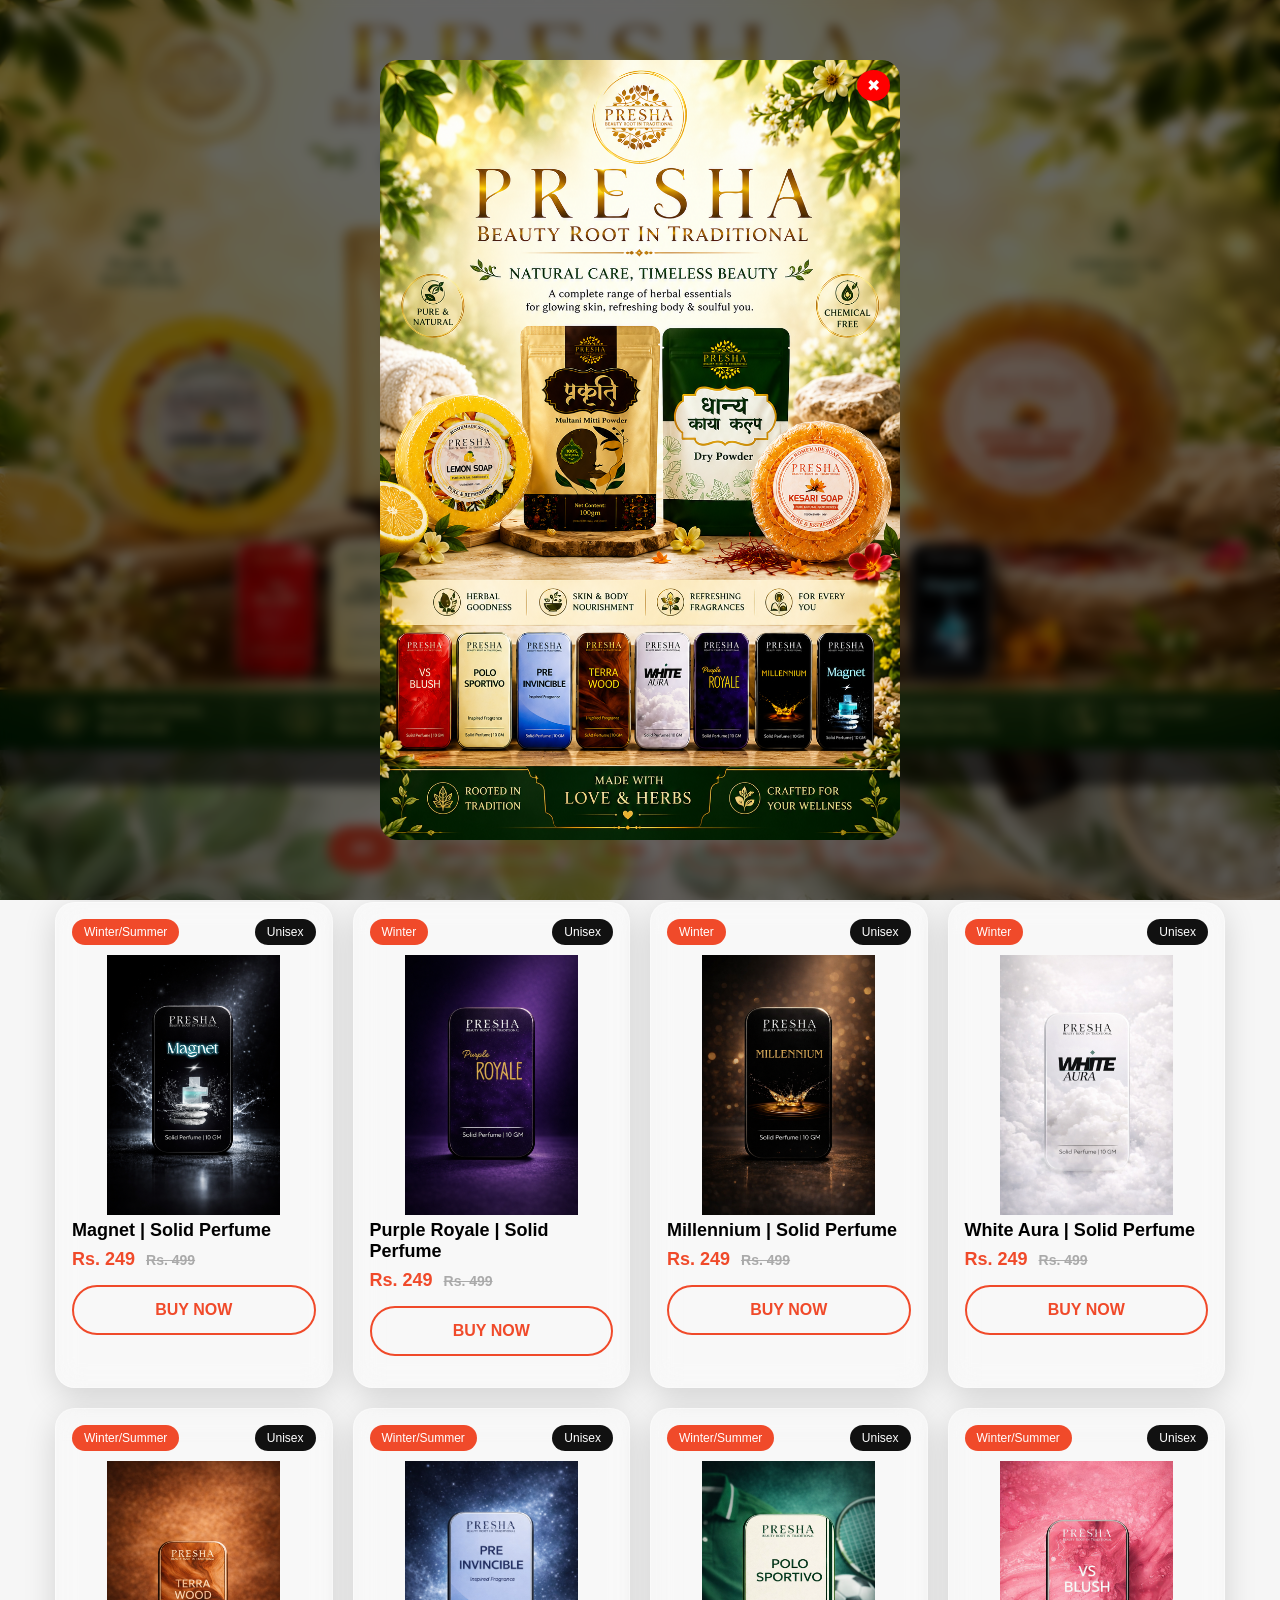
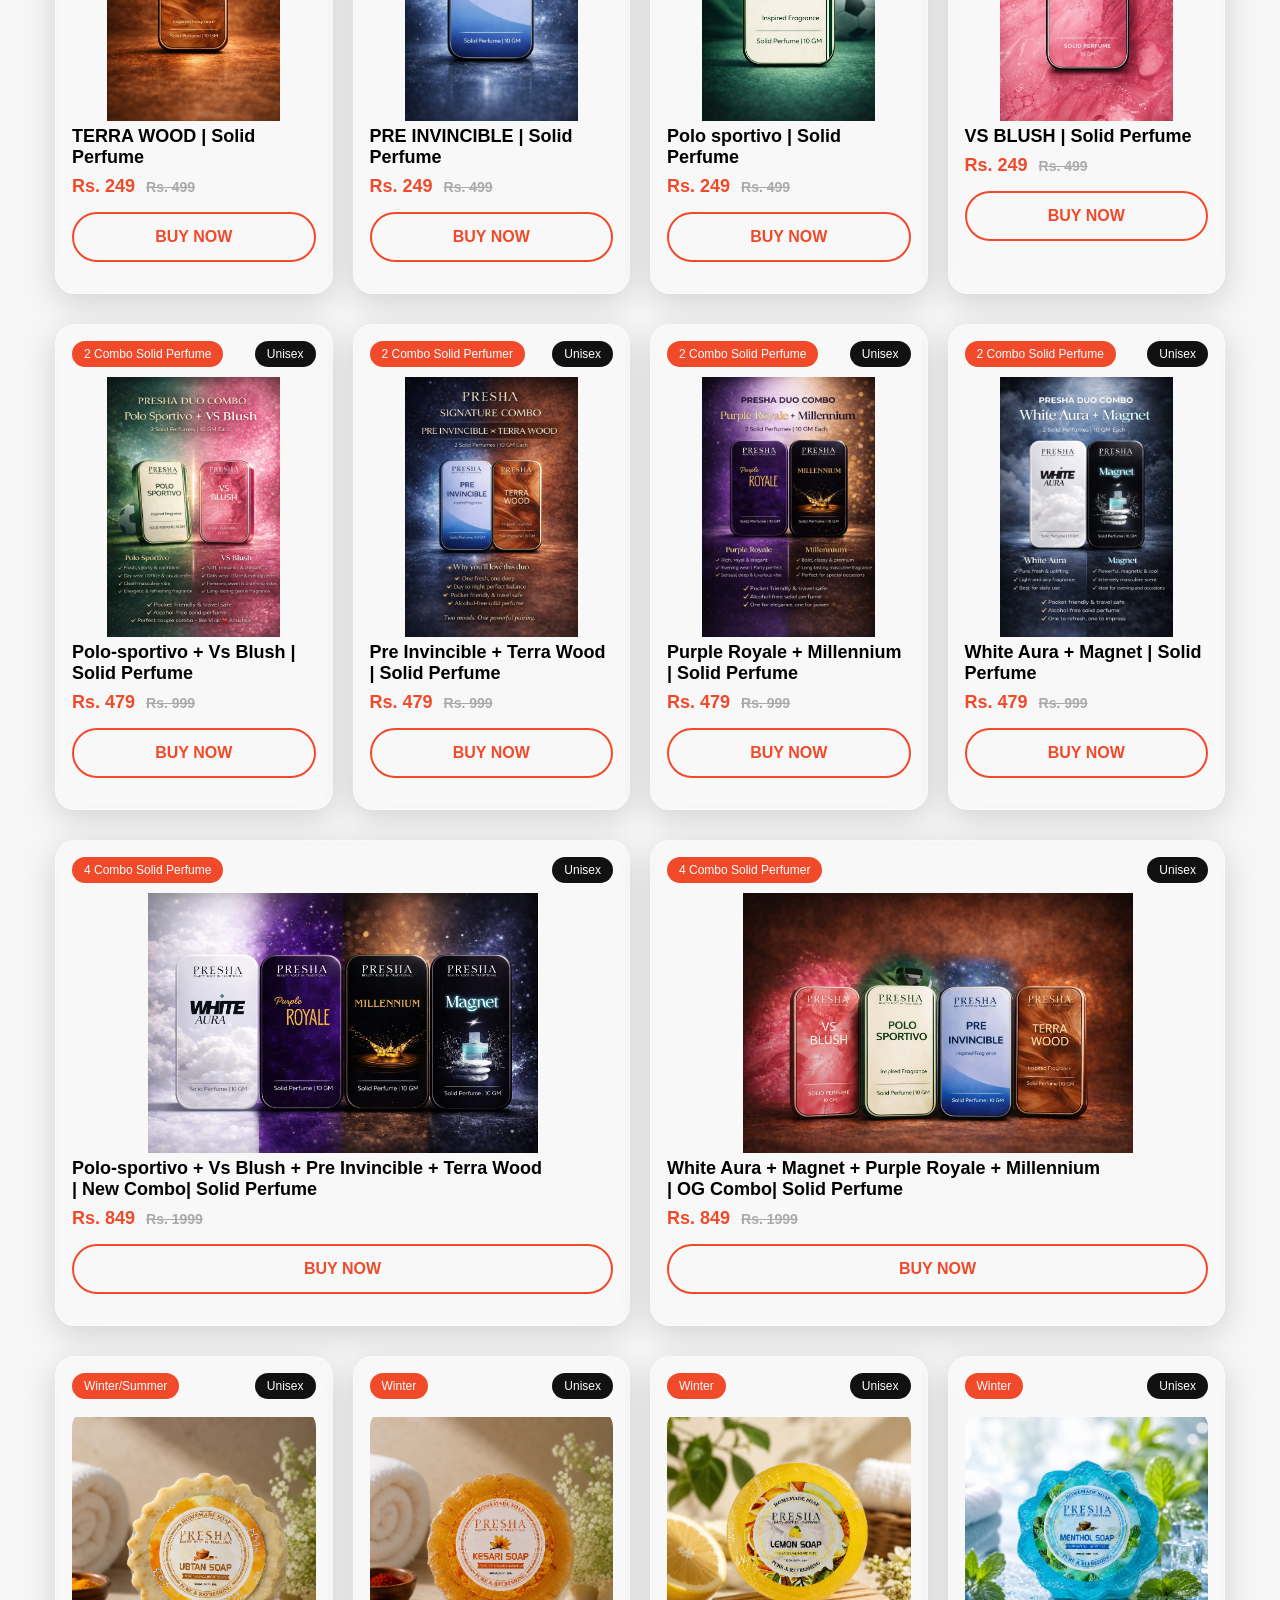
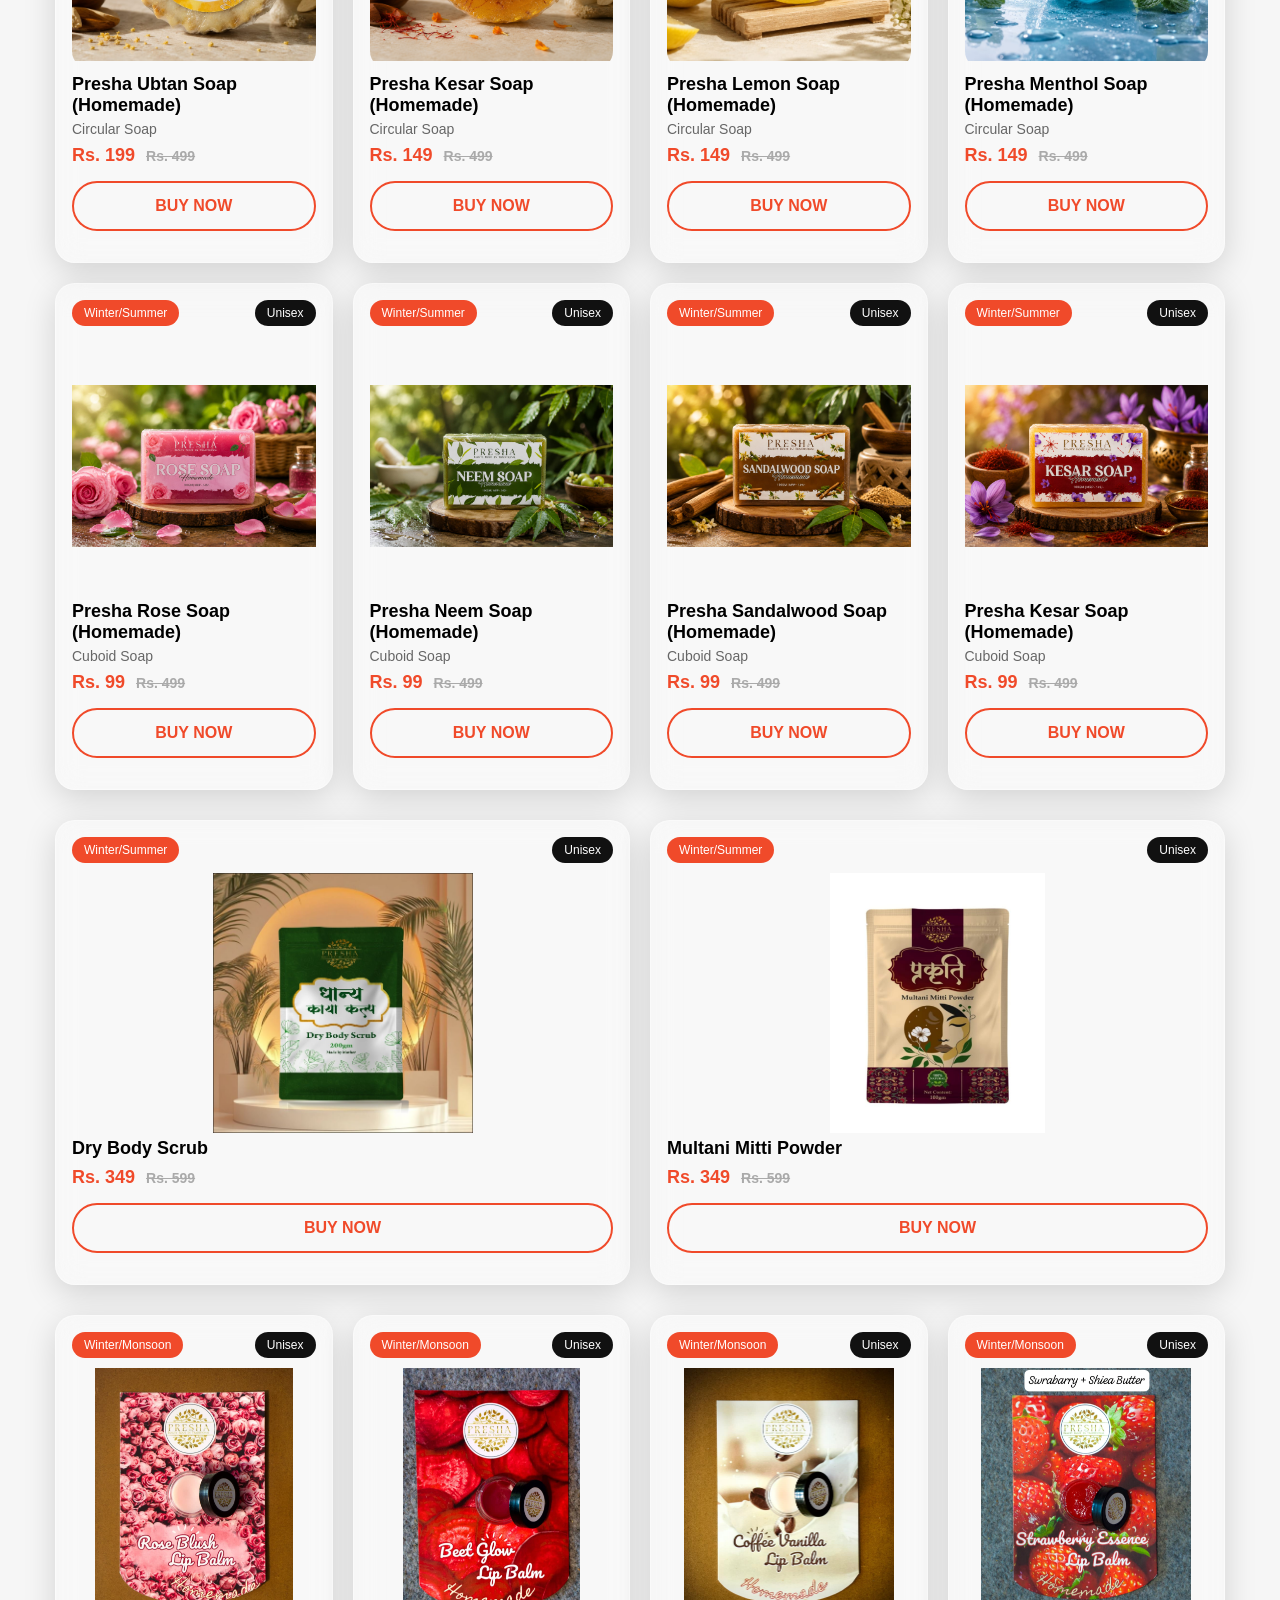
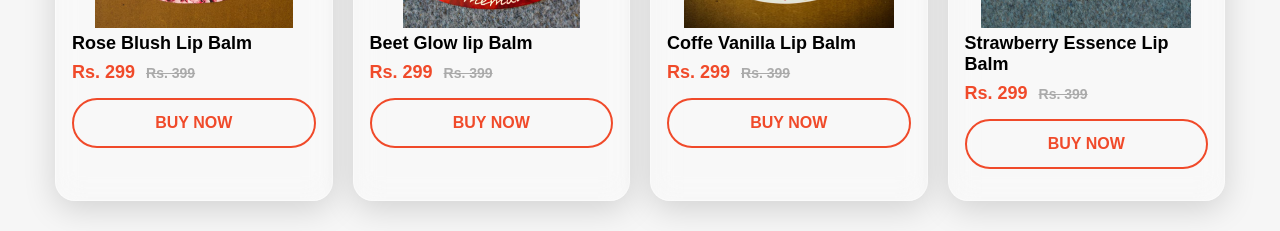
==== commit d6f4d599: "Update index.html" ====
--- a/index.html
+++ b/index.html
@@ -51,11 +51,9 @@
 <div class="category-tabs">
     <a href="index.html" class="active">All</a>
     <a href="solid_perfume.html">Solid Perfume</a>
-    <a href="#combo2">2 Combo</a>
-    <a href="#combo4">4 Combo</a>
-    <a href="#soap">Soap</a>
-    <a href="#body-scrub">Body Scrub</a>
-    <a href="#lip-balm">Lip Balm</a>
+    <a href="soap.html">Soap</a>
+    <a href="body_scrub.html">Body Scrub</a>
+    <a href="lip_balm.html">Lip Balm</a>
 </div>
 <section id="all">
     <section id="solid-perfume">
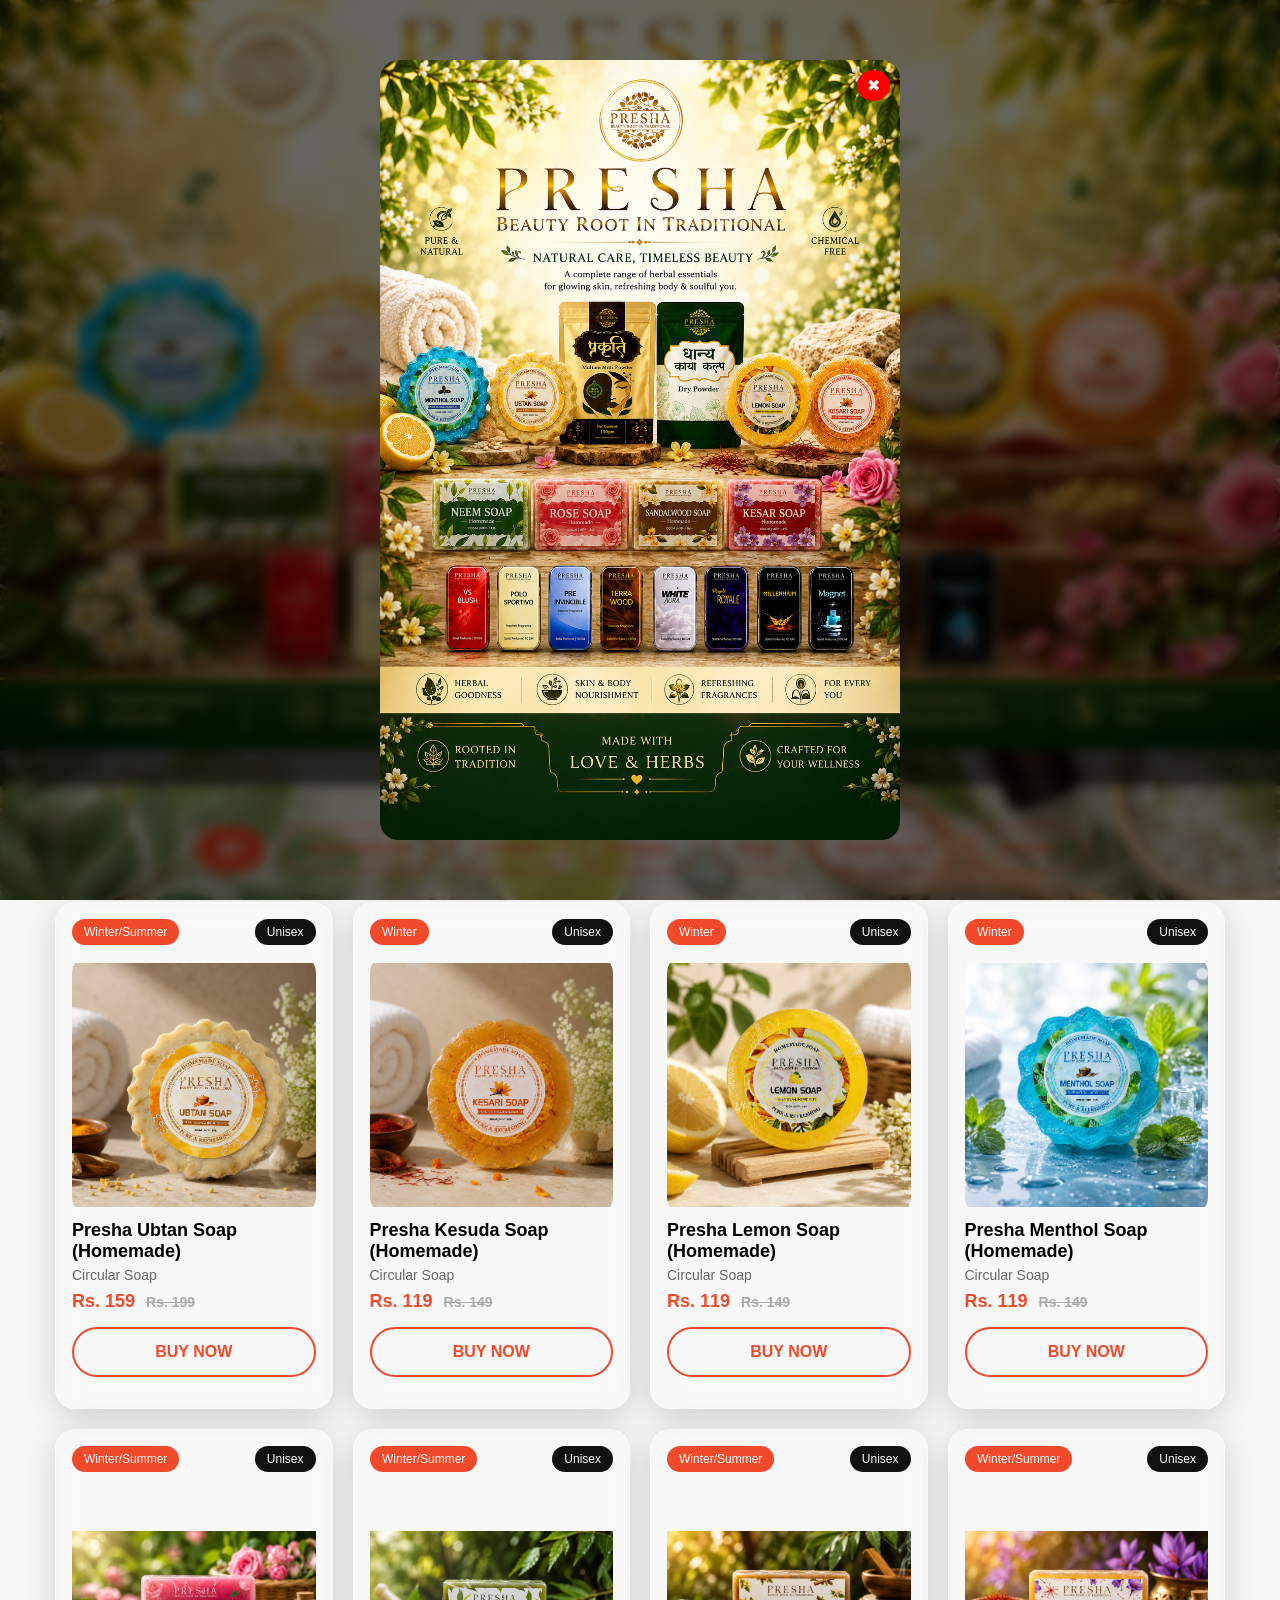
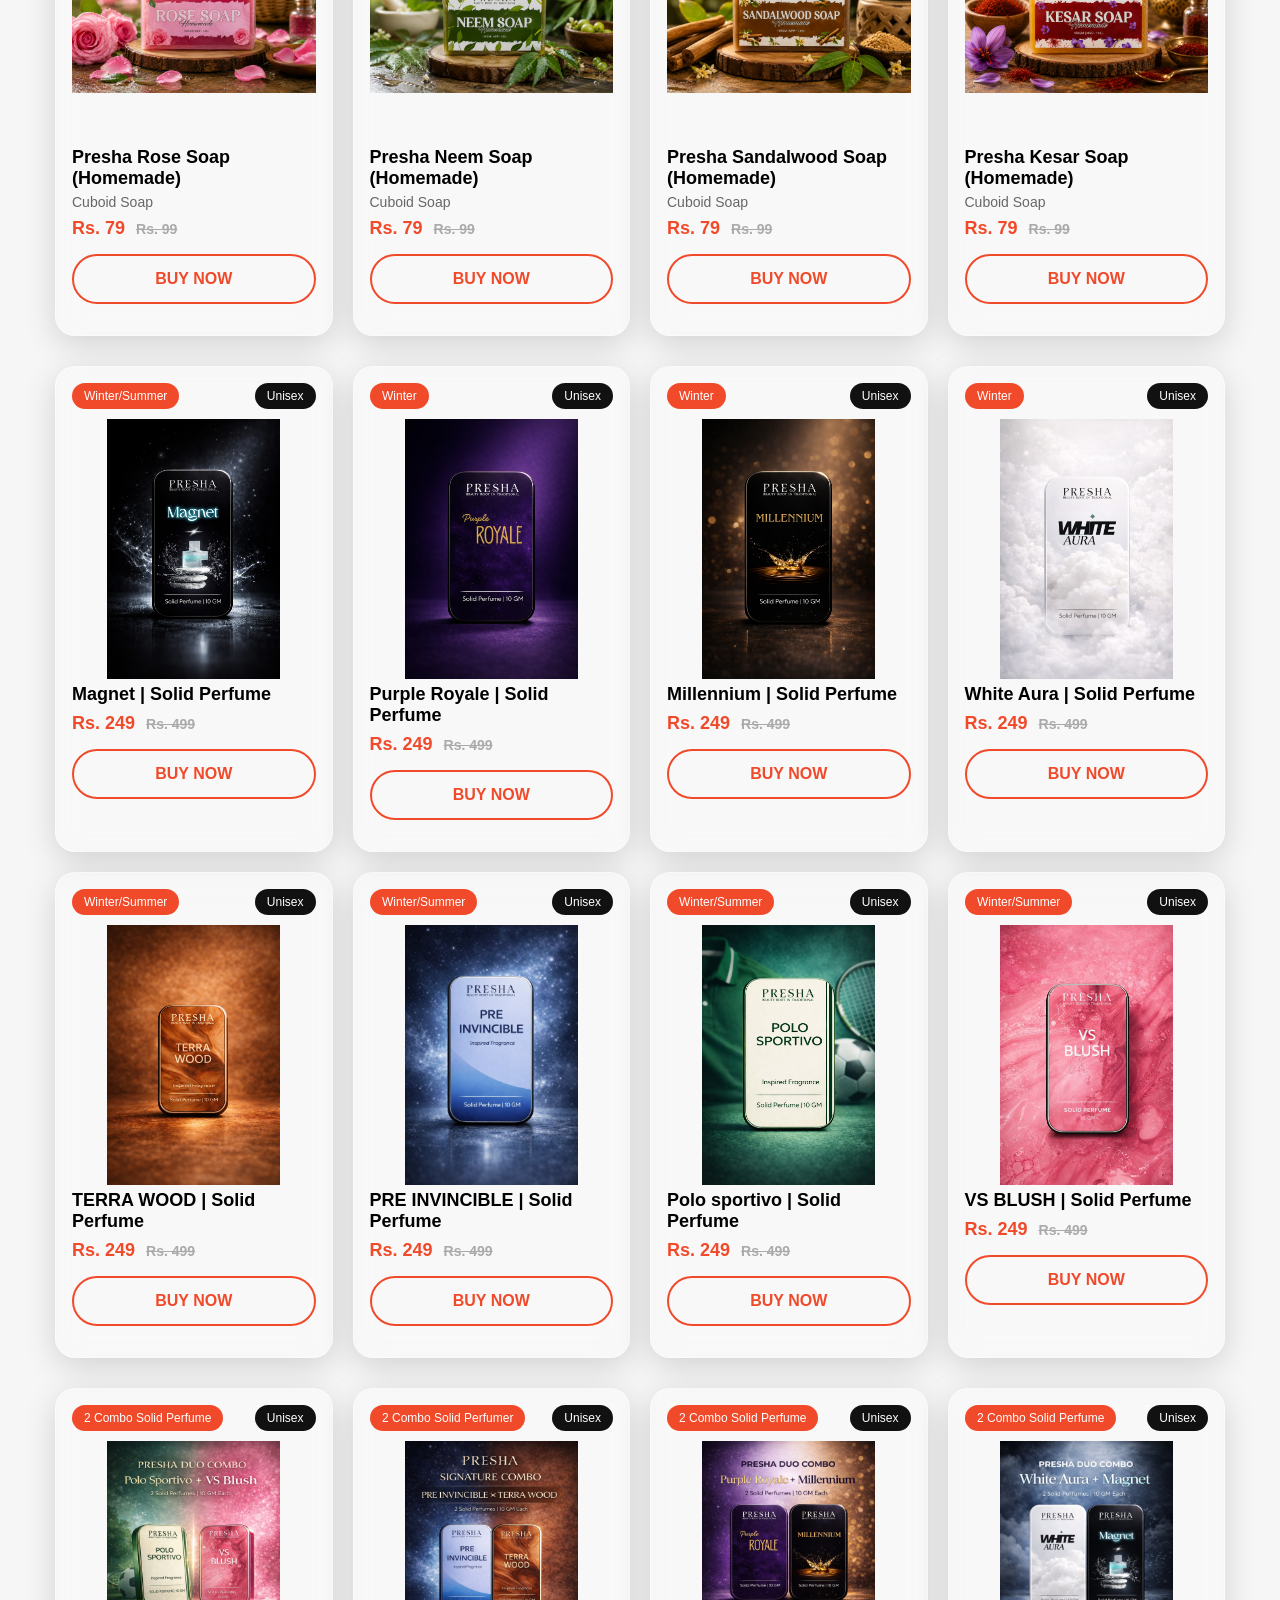
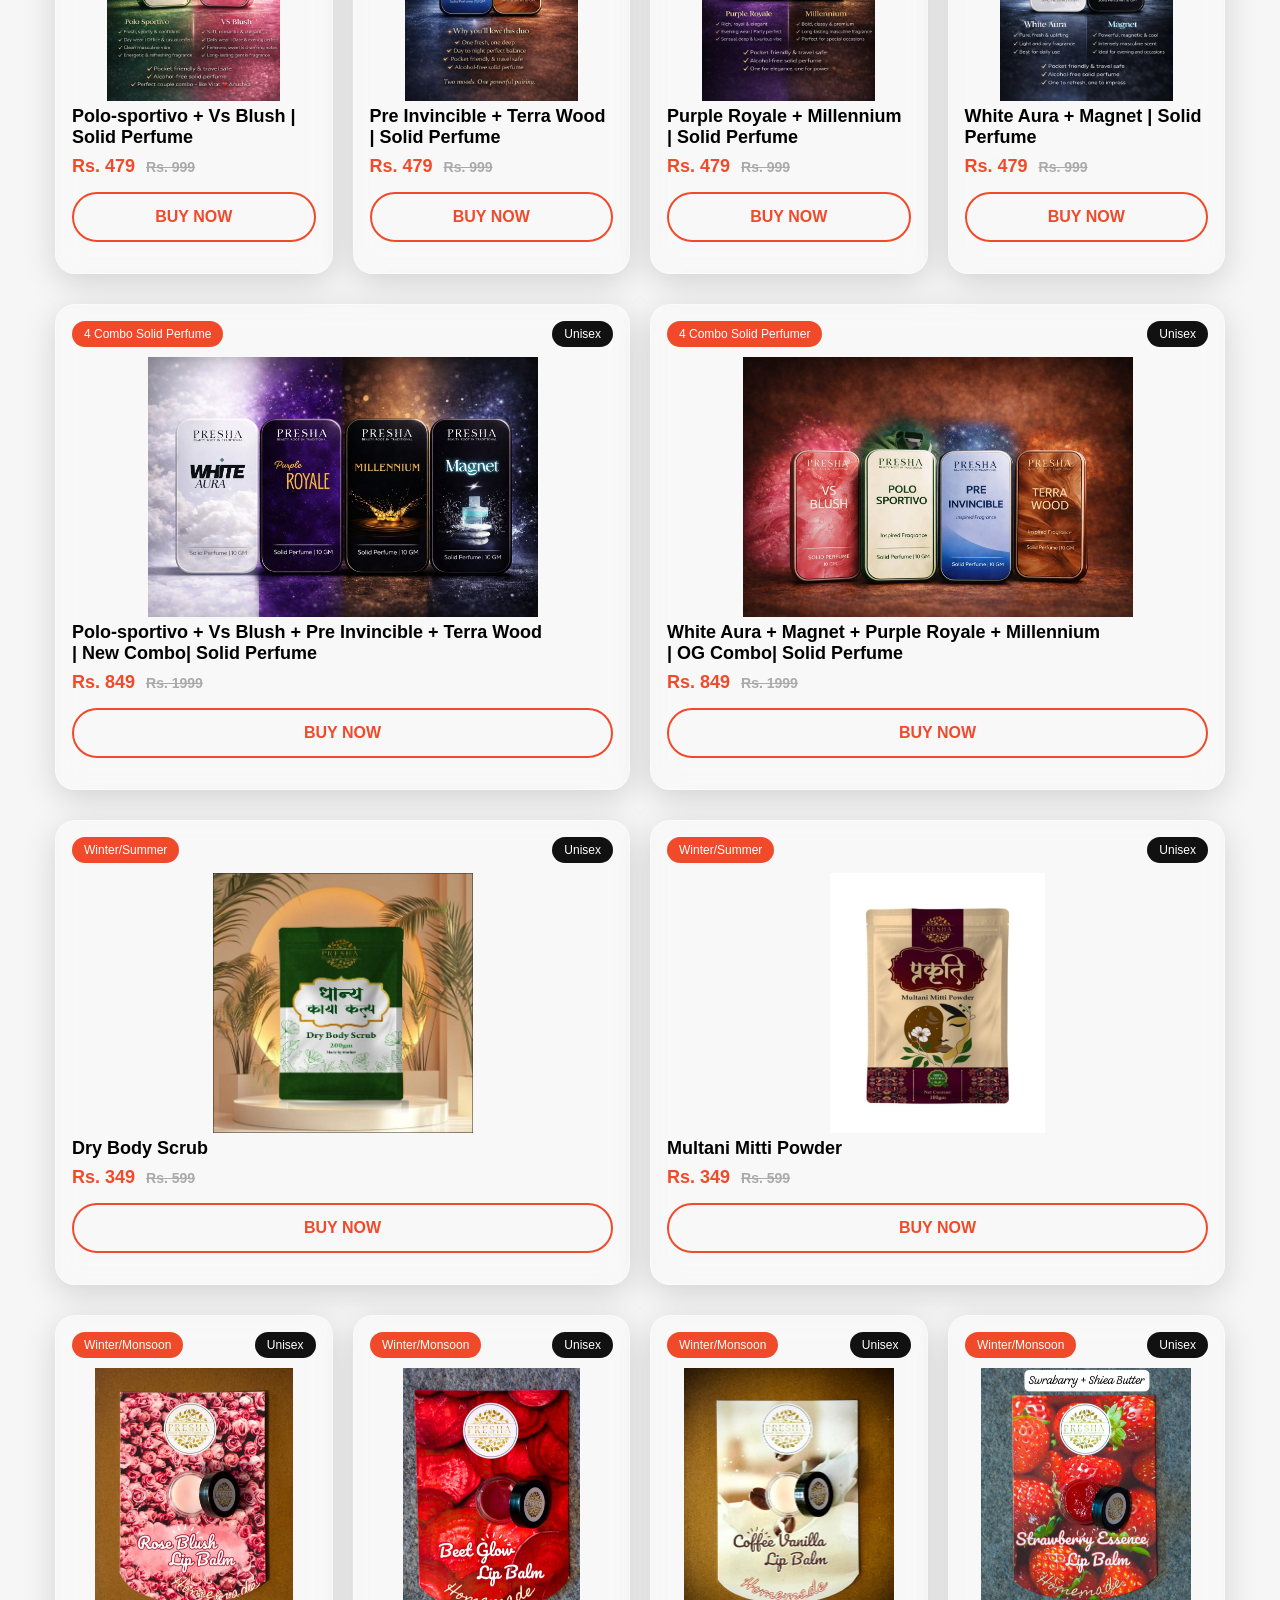
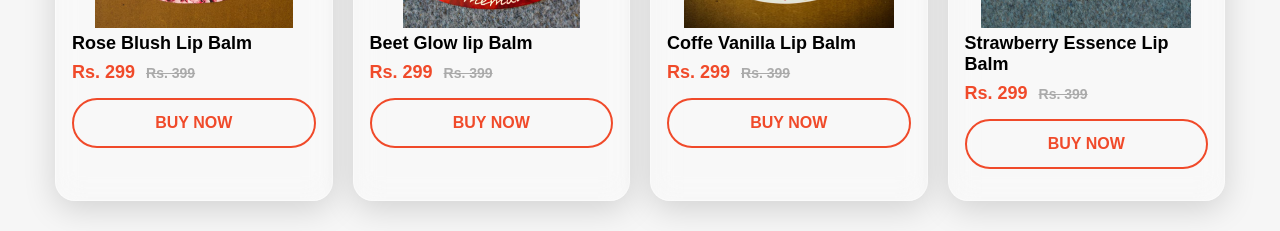
==== commit f018ebdd: "Update index.html" ====
--- a/index.html
+++ b/index.html
@@ -15,7 +15,7 @@
     <button class="cancel-btn" onclick="closePopup()">✖</button>
 
     <a href="https://wa.me/919824273961?text=Hi, I am interested in Presha Products" target="_blank">
-      <img src="images/pop-up-box.png" alt="Offer">
+      <img src="images/pop-up-og.png" alt="Offer">
     </a>
 
   </div>
@@ -37,7 +37,7 @@
 
 
 <div class="hero">
-  <img style="height: 750px;" src="images/banner-new.png" alt="Presha Banner">
+  <img style="height: 750px;" src="images/banner-og.png" alt="Presha Banner">
 
 </div>
 
@@ -51,11 +51,243 @@
 <div class="category-tabs">
     <a href="index.html" class="active">All</a>
     <a href="solid_perfume.html">Solid Perfume</a>
-    <a href="soap.html">Soap</a>
-    <a href="body_scrub.html">Body Scrub</a>
-    <a href="lip_balm.html">Lip Balm</a>
+    <a href="#combo2">2 Combo</a>
+    <a href="#combo4">4 Combo</a>
+    <a href="#soap">Soap</a>
+    <a href="#body-scrub">Body Scrub</a>
+    <a href="#lip-balm">Lip Balm</a>
 </div>
 <section id="all">
+    <section id="soap">
+            <!-- PRODUCTS -->
+            <div class="products">
+
+                <!-- PRODUCT 1 -->
+                <div class="card">
+
+                    <div class="tags">
+                        <span class="tag red">Winter/Summer</span>
+                        <span class="tag black">Unisex</span>
+                    </div>
+
+                    <div class="product-image">
+                        <img src="images/ubtan-soap.jpeg" alt="Magent Perfume">
+                    </div>
+
+                    <div class="info">
+                        <h3>Presha Ubtan Soap (Homemade)</h3>
+                        <p>Circular Soap</p>
+                        <div class="price">
+                            Rs. 159 <span class="old-price">Rs. 199</span>
+                        </div>
+                    </div>
+
+                    <div class="buy-btn">
+                        <a href="https://wa.me/+919824273961?text=Hi, I want to buy Presha Ubtan Soap (Homemade) Circular Soap">
+                            BUY NOW
+                        </a>
+                    </div>
+                </div>
+
+
+                <!-- PRODUCT 2 -->
+                <div class="card">
+                    <div class="tags">
+                        <span class="tag red">Winter</span>
+                        <span class="tag black">Unisex</span>
+                    </div>
+
+                    <div class="product-image">
+                        <img src="images/kesar-soap.png" alt="Purple Royale Solid Perfume">
+                    </div>
+
+                    <div class="info">
+                        <h3>Presha Kesuda Soap (Homemade)</h3>
+                        <p>Circular Soap</p>
+                        <div class="price">
+                            Rs. 119 <span class="old-price">Rs. 149</span>
+                        </div>
+                    </div>
+
+                    <div class="buy-btn">
+                        <a href="https://wa.me/+919824273961?text=Hi, I want to buy Presha Kesuda Soap (Homemade) Circular Soap">
+                            BUY NOW
+                        </a>
+                    </div>
+                </div>
+
+
+                <!-- PRODUCT 3 -->
+                <div class="card">
+                    <div class="tags">
+                        <span class="tag red">Winter</span>
+                        <span class="tag black">Unisex</span>
+                    </div>
+
+                    <div class="product-image">
+                        <img src="images/lemon-soap.jpeg" alt="Ispahan Solid Perfume">
+                    </div>
+
+                    <div class="info">
+                        <h3>Presha Lemon Soap (Homemade)</h3>
+                        <p>Circular Soap</p>
+                        <div class="price">
+                            Rs. 119 <span class="old-price">Rs. 149</span>
+                        </div>
+                    </div>
+
+                    <div class="buy-btn">
+                        <a href="https://wa.me/+919824273961?text=Hi, I want to buy Presha Lemon Soap (Homemade) Circular Soap">
+                            BUY NOW
+                        </a>
+                    </div>
+                </div>
+
+
+
+                <!-- PRODUCT 4 -->
+                <div class="card">
+                    <div class="tags">
+                        <span class="tag red">Winter</span>
+                        <span class="tag black">Unisex</span>
+                    </div>
+
+                    <div class="product-image">
+                        <img src="images/menthol-soap.jpeg" alt="Ispahan Solid Perfume">
+                    </div>
+
+                    <div class="info">
+                        <h3>Presha Menthol Soap (Homemade)</h3>
+                        <p>Circular Soap</p>
+                        <div class="price">
+                            Rs. 119 <span class="old-price">Rs. 149</span>
+                        </div>
+                    </div>
+
+                    <div class="buy-btn">
+                        <a href="https://wa.me/+919824273961?text=Hi, I want to buy Presha Menthol Soap (Homemade) Circular Soap : https://preshanaturals.in/images/lemon-soap.jpg">
+                            BUY NOW
+                        </a>
+                    </div>
+                </div>
+
+                
+                <!-- PRODUCT 5 -->
+                <div class="card">
+
+                    <div class="tags">
+                        <span class="tag red">Winter/Summer</span>
+                        <span class="tag black">Unisex</span>
+                    </div>
+
+                    <div class="product-image">
+                        <img src="images/Rose_cube Soap.jpeg" alt="Magent Perfume">
+                    </div>
+
+                    <div class="info">
+                        <h3>Presha Rose Soap (Homemade)</h3>
+                        <p>Cuboid Soap</p>
+                        <div class="price">
+                            Rs. 79 <span class="old-price">Rs. 99</span>
+                        </div>
+                    </div>
+
+                    <div class="buy-btn">
+                        <a href="https://wa.me/+919824273961?text=Hi, I want to buy Presha Rose Soap (Homemade) Cuboid Soap">
+                            BUY NOW
+                        </a>
+                    </div>
+                </div>
+
+
+                
+                <!-- PRODUCT 6 -->
+                <div class="card">
+
+                    <div class="tags">
+                        <span class="tag red">Winter/Summer</span>
+                        <span class="tag black">Unisex</span>
+                    </div>
+
+                    <div class="product-image">
+                        <img src="images/neem_cube-soap.jpeg" alt="Magent Perfume">
+                    </div>
+
+                    <div class="info">
+                        <h3>Presha Neem Soap (Homemade)</h3>
+                        <p>Cuboid Soap</p>
+                        <div class="price">
+                           Rs. 79 <span class="old-price">Rs. 99</span>
+                        </div>
+                    </div>
+
+                    <div class="buy-btn">
+                        <a href="https://wa.me/+919824273961?text=Hi, I want to buy Presha Neem Soap (Homemade) Cuboid Soap">
+                            BUY NOW
+                        </a>
+                    </div>
+                </div>
+
+
+                
+                <!-- PRODUCT 7 -->
+                <div class="card">
+
+                    <div class="tags">
+                        <span class="tag red">Winter/Summer</span>
+                        <span class="tag black">Unisex</span>
+                    </div>
+
+                    <div class="product-image">
+                        <img src="images/sandwood_cube-soap.jpeg" alt="Magent Perfume">
+                    </div>
+
+                    <div class="info">
+                        <h3>Presha Sandalwood Soap (Homemade)</h3>
+                        <p>Cuboid Soap</p>
+                        <div class="price">
+                            Rs. 79 <span class="old-price">Rs. 99</span>
+                        </div>
+                    </div>
+
+                    <div class="buy-btn">
+                        <a href="https://wa.me/+919824273961?text=Hi, I want to buy Presha Sandalwood Soap (Homemade) Cuboid Soap">
+                            BUY NOW
+                        </a>
+                    </div>
+                </div>
+
+
+                
+                <!-- PRODUCT 8 -->
+                <div class="card">
+
+                    <div class="tags">
+                        <span class="tag red">Winter/Summer</span>
+                        <span class="tag black">Unisex</span>
+                    </div>
+
+                    <div class="product-image">
+                        <img src="images/kesar_cube-soap.jpeg" alt="Magent Perfume">
+                    </div>
+
+                    <div class="info">
+                        <h3>Presha Kesar Soap (Homemade)</h3>
+                        <p>Cuboid Soap</p>
+                        <div class="price">
+                            Rs. 79 <span class="old-price">Rs. 99</span>
+                        </div>
+                    </div>
+
+                    <div class="buy-btn">
+                        <a href="https://wa.me/+919824273961?text=Hi, I want to buy Presha Kesar Soap (Homemade) Cuboid Soap">
+                            BUY NOW
+                        </a>
+                    </div>
+                </div>
+
+            </div>
+    </section>
     <section id="solid-perfume">
             <!-- PRODUCTS -->
             <div class="products">
@@ -465,244 +697,6 @@
             </div>
         </div>
     </section>
-
-
-
-    <section id="soap">
-            <!-- PRODUCTS -->
-            <div class="products">
-
-                <!-- PRODUCT 1 -->
-                <div class="card">
-
-                    <div class="tags">
-                        <span class="tag red">Winter/Summer</span>
-                        <span class="tag black">Unisex</span>
-                    </div>
-
-                    <div class="product-image">
-                        <img src="images/ubtan-soap.jpeg" alt="Magent Perfume">
-                    </div>
-
-                    <div class="info">
-                        <h3>Presha Ubtan Soap (Homemade)</h3>
-                        <p>Circular Soap</p>
-                        <div class="price">
-                            Rs. 199 <span class="old-price">Rs. 499</span>
-                        </div>
-                    </div>
-
-                    <div class="buy-btn">
-                        <a href="https://wa.me/+919824273961?text=Hi, I want to buy Presha Ubtan Soap (Homemade) Circular Soap">
-                            BUY NOW
-                        </a>
-                    </div>
-                </div>
-
-
-                <!-- PRODUCT 2 -->
-                <div class="card">
-                    <div class="tags">
-                        <span class="tag red">Winter</span>
-                        <span class="tag black">Unisex</span>
-                    </div>
-
-                    <div class="product-image">
-                        <img src="images/kesar-soap.png" alt="Purple Royale Solid Perfume">
-                    </div>
-
-                    <div class="info">
-                        <h3>Presha Kesar Soap (Homemade)</h3>
-                        <p>Circular Soap</p>
-                        <div class="price">
-                            Rs. 149 <span class="old-price">Rs. 499</span>
-                        </div>
-                    </div>
-
-                    <div class="buy-btn">
-                        <a href="https://wa.me/+919824273961?text=Hi, I want to buy Presha Kesar Soap (Homemade) Circular Soap">
-                            BUY NOW
-                        </a>
-                    </div>
-                </div>
-
-
-                <!-- PRODUCT 3 -->
-                <div class="card">
-                    <div class="tags">
-                        <span class="tag red">Winter</span>
-                        <span class="tag black">Unisex</span>
-                    </div>
-
-                    <div class="product-image">
-                        <img src="images/lemon-soap.jpeg" alt="Ispahan Solid Perfume">
-                    </div>
-
-                    <div class="info">
-                        <h3>Presha Lemon Soap (Homemade)</h3>
-                        <p>Circular Soap</p>
-                        <div class="price">
-                            Rs. 149 <span class="old-price">Rs. 499</span>
-                        </div>
-                    </div>
-
-                    <div class="buy-btn">
-                        <a href="https://wa.me/+919824273961?text=Hi, I want to buy Presha Lemon Soap (Homemade) Circular Soap">
-                            BUY NOW
-                        </a>
-                    </div>
-                </div>
-
-
-
-                <!-- PRODUCT 4 -->
-                <div class="card">
-                    <div class="tags">
-                        <span class="tag red">Winter</span>
-                        <span class="tag black">Unisex</span>
-                    </div>
-
-                    <div class="product-image">
-                        <img src="images/menthol-soap.jpeg" alt="Ispahan Solid Perfume">
-                    </div>
-
-                    <div class="info">
-                        <h3>Presha Menthol Soap (Homemade)</h3>
-                        <p>Circular Soap</p>
-                        <div class="price">
-                            Rs. 149 <span class="old-price">Rs. 499</span>
-                        </div>
-                    </div>
-
-                    <div class="buy-btn">
-                        <a href="https://wa.me/+919824273961?text=Hi, I want to buy Presha Menthol Soap (Homemade) Circular Soap : https://preshanaturals.in/images/lemon-soap.jpg">
-                            BUY NOW
-                        </a>
-                    </div>
-                </div>
-
-                
-                <!-- PRODUCT 5 -->
-                <div class="card">
-
-                    <div class="tags">
-                        <span class="tag red">Winter/Summer</span>
-                        <span class="tag black">Unisex</span>
-                    </div>
-
-                    <div class="product-image">
-                        <img src="images/Rose_cube Soap.jpeg" alt="Magent Perfume">
-                    </div>
-
-                    <div class="info">
-                        <h3>Presha Rose Soap (Homemade)</h3>
-                        <p>Cuboid Soap</p>
-                        <div class="price">
-                            Rs. 99 <span class="old-price">Rs. 499</span>
-                        </div>
-                    </div>
-
-                    <div class="buy-btn">
-                        <a href="https://wa.me/+919824273961?text=Hi, I want to buy Presha Rose Soap (Homemade) Cuboid Soap">
-                            BUY NOW
-                        </a>
-                    </div>
-                </div>
-
-
-                
-                <!-- PRODUCT 6 -->
-                <div class="card">
-
-                    <div class="tags">
-                        <span class="tag red">Winter/Summer</span>
-                        <span class="tag black">Unisex</span>
-                    </div>
-
-                    <div class="product-image">
-                        <img src="images/neem_cube-soap.jpeg" alt="Magent Perfume">
-                    </div>
-
-                    <div class="info">
-                        <h3>Presha Neem Soap (Homemade)</h3>
-                        <p>Cuboid Soap</p>
-                        <div class="price">
-                           Rs. 99 <span class="old-price">Rs. 499</span>
-                        </div>
-                    </div>
-
-                    <div class="buy-btn">
-                        <a href="https://wa.me/+919824273961?text=Hi, I want to buy Presha Neem Soap (Homemade) Cuboid Soap">
-                            BUY NOW
-                        </a>
-                    </div>
-                </div>
-
-
-                
-                <!-- PRODUCT 7 -->
-                <div class="card">
-
-                    <div class="tags">
-                        <span class="tag red">Winter/Summer</span>
-                        <span class="tag black">Unisex</span>
-                    </div>
-
-                    <div class="product-image">
-                        <img src="images/sandwood_cube-soap.jpeg" alt="Magent Perfume">
-                    </div>
-
-                    <div class="info">
-                        <h3>Presha Sandalwood Soap (Homemade)</h3>
-                        <p>Cuboid Soap</p>
-                        <div class="price">
-                            Rs. 99 <span class="old-price">Rs. 499</span>
-                        </div>
-                    </div>
-
-                    <div class="buy-btn">
-                        <a href="https://wa.me/+919824273961?text=Hi, I want to buy Presha Sandalwood Soap (Homemade) Cuboid Soap">
-                            BUY NOW
-                        </a>
-                    </div>
-                </div>
-
-
-                
-                <!-- PRODUCT 8 -->
-                <div class="card">
-
-                    <div class="tags">
-                        <span class="tag red">Winter/Summer</span>
-                        <span class="tag black">Unisex</span>
-                    </div>
-
-                    <div class="product-image">
-                        <img src="images/kesar_cube-soap.jpeg" alt="Magent Perfume">
-                    </div>
-
-                    <div class="info">
-                        <h3>Presha Kesar Soap (Homemade)</h3>
-                        <p>Cuboid Soap</p>
-                        <div class="price">
-                            Rs. 99 <span class="old-price">Rs. 499</span>
-                        </div>
-                    </div>
-
-                    <div class="buy-btn">
-                        <a href="https://wa.me/+919824273961?text=Hi, I want to buy Presha Kesar Soap (Homemade) Cuboid Soap">
-                            BUY NOW
-                        </a>
-                    </div>
-                </div>
-
-
-
-
-            </div>
-    </section>
-
-    
 
                  
     <section id="body-scrub">
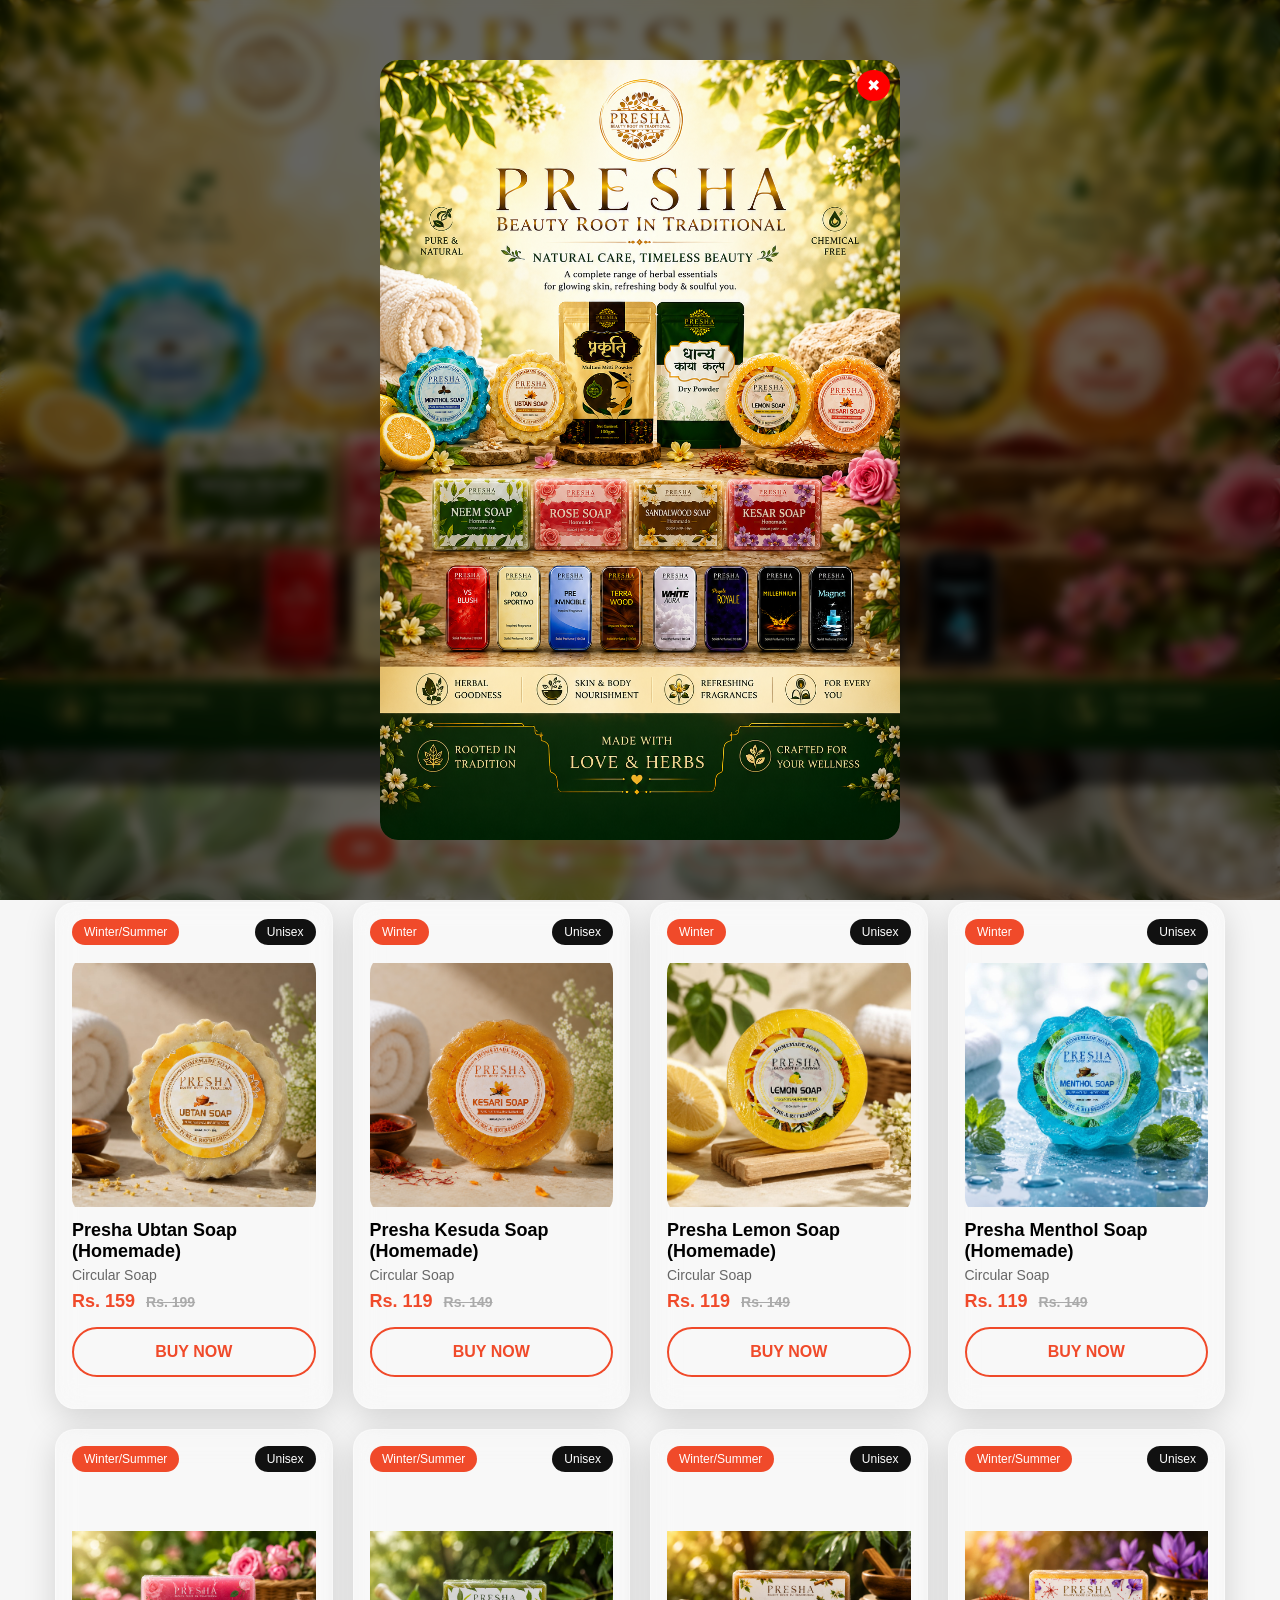
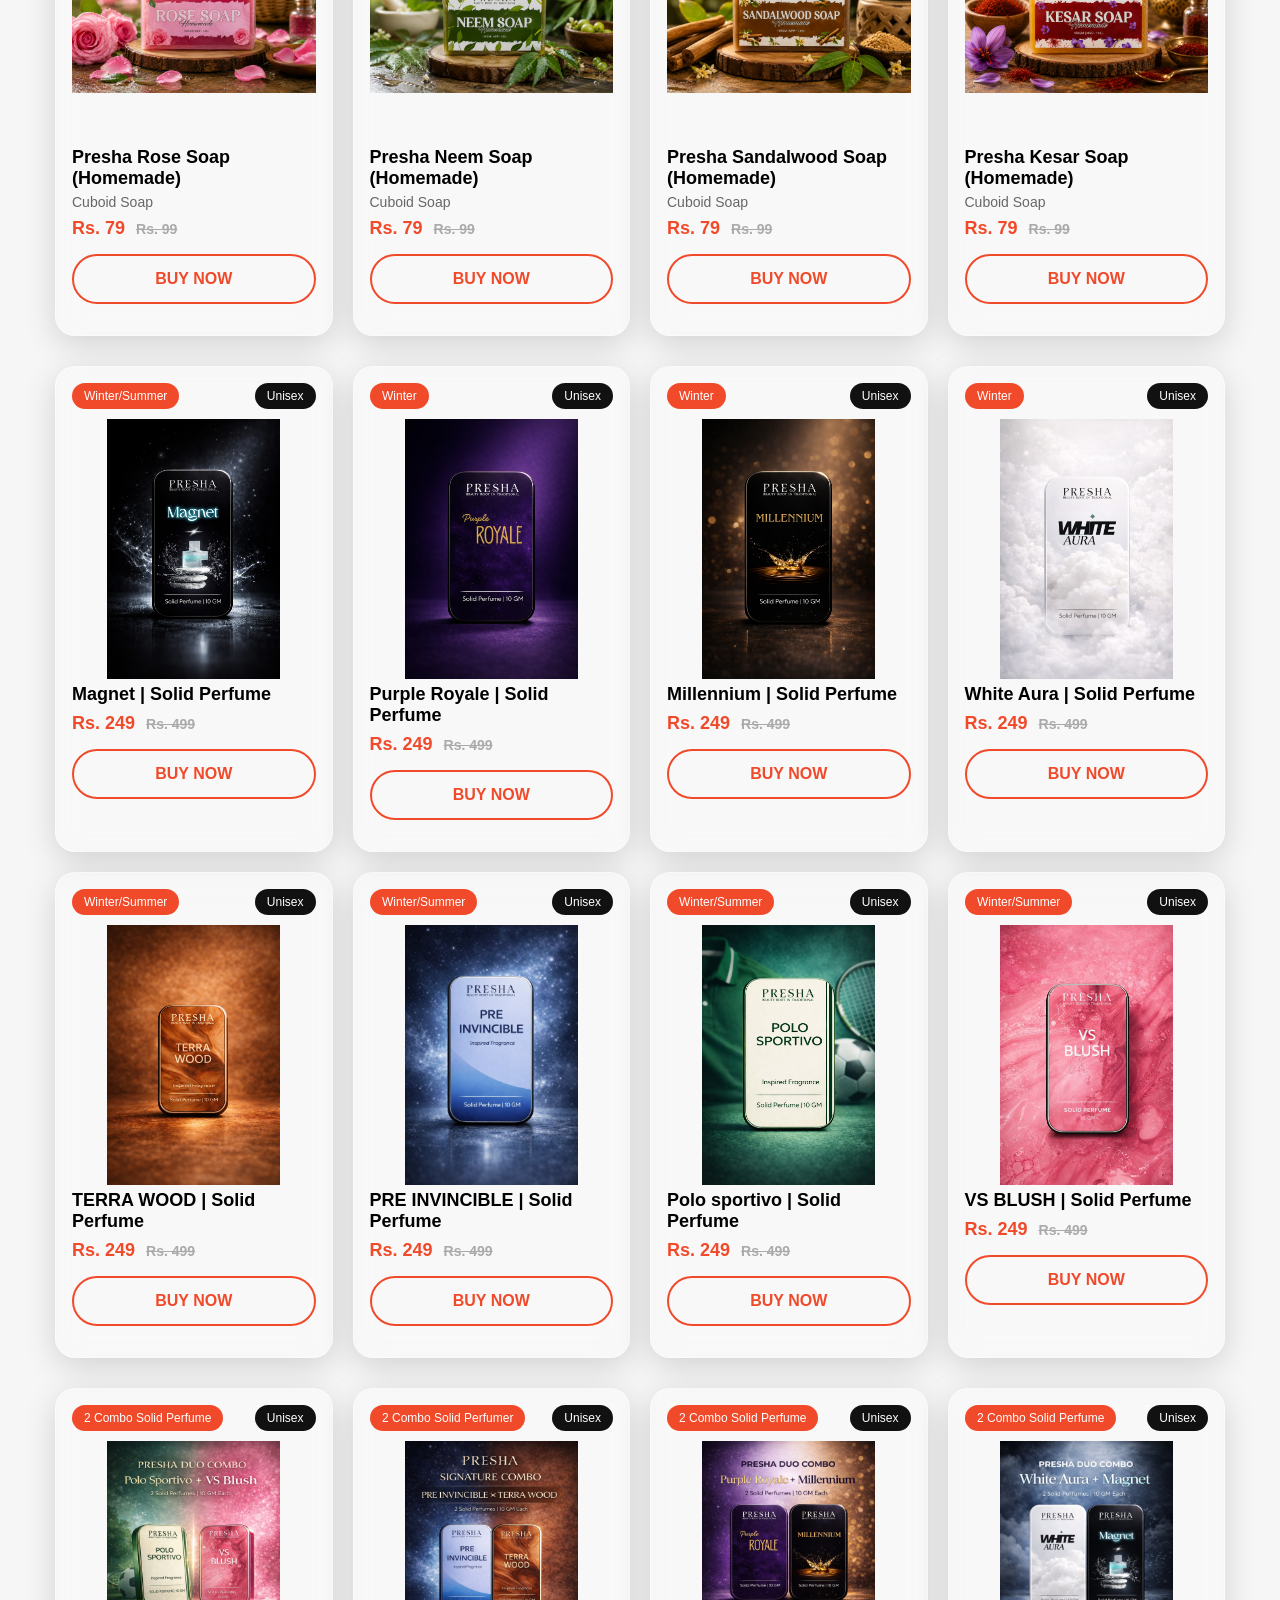
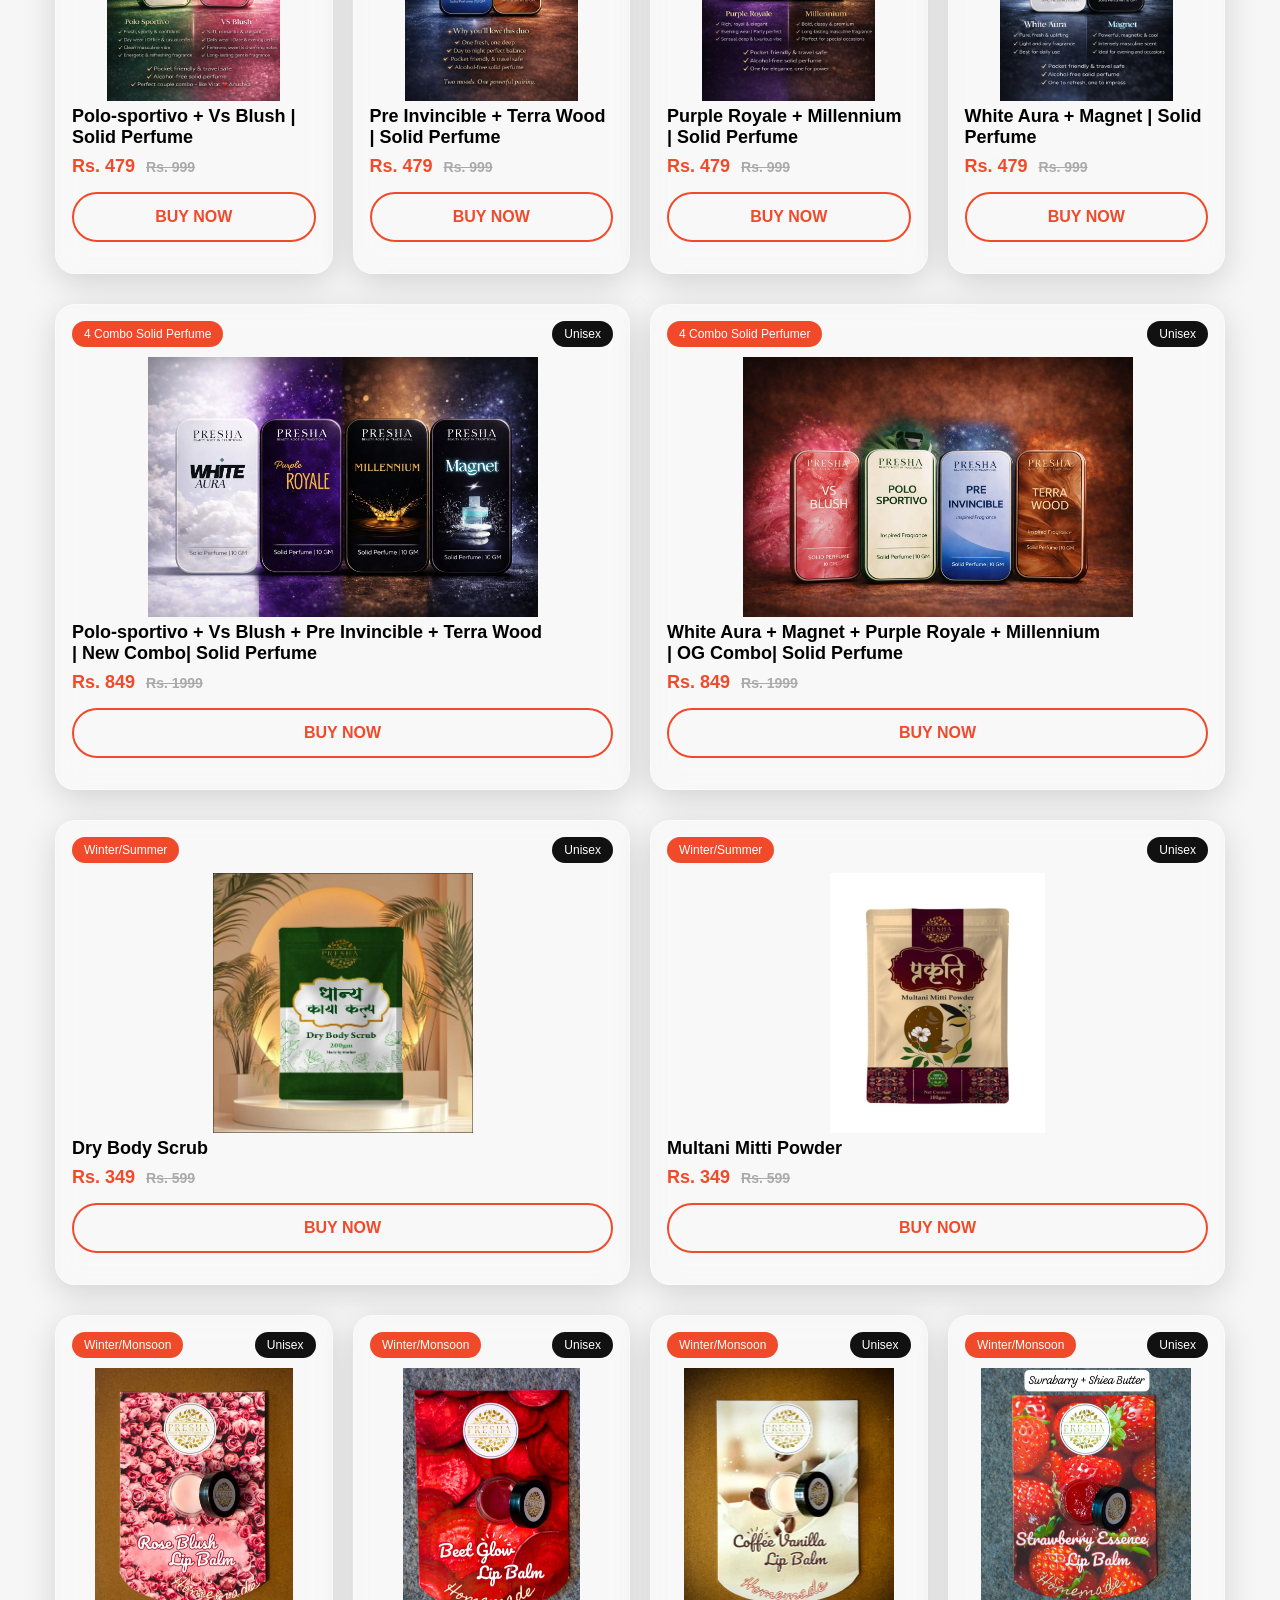
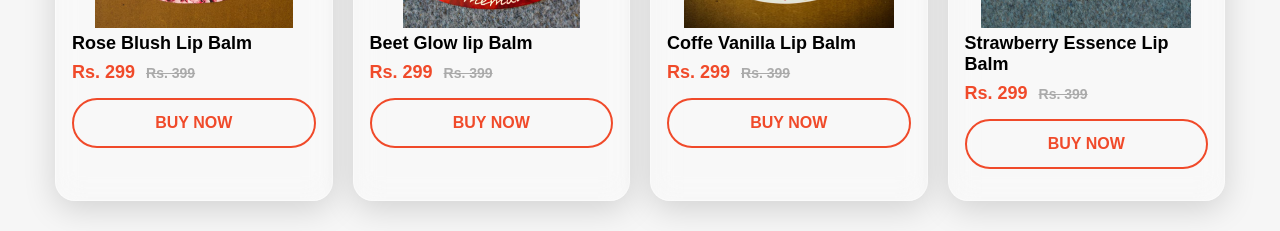
==== commit 6e03cafa: "Update index.html" ====
--- a/index.html
+++ b/index.html
@@ -50,10 +50,8 @@
 
 <div class="category-tabs">
     <a href="index.html" class="active">All</a>
+    <a href="#soap">Soap</a>
     <a href="solid_perfume.html">Solid Perfume</a>
-    <a href="#combo2">2 Combo</a>
-    <a href="#combo4">4 Combo</a>
-    <a href="#soap">Soap</a>
     <a href="#body-scrub">Body Scrub</a>
     <a href="#lip-balm">Lip Balm</a>
 </div>
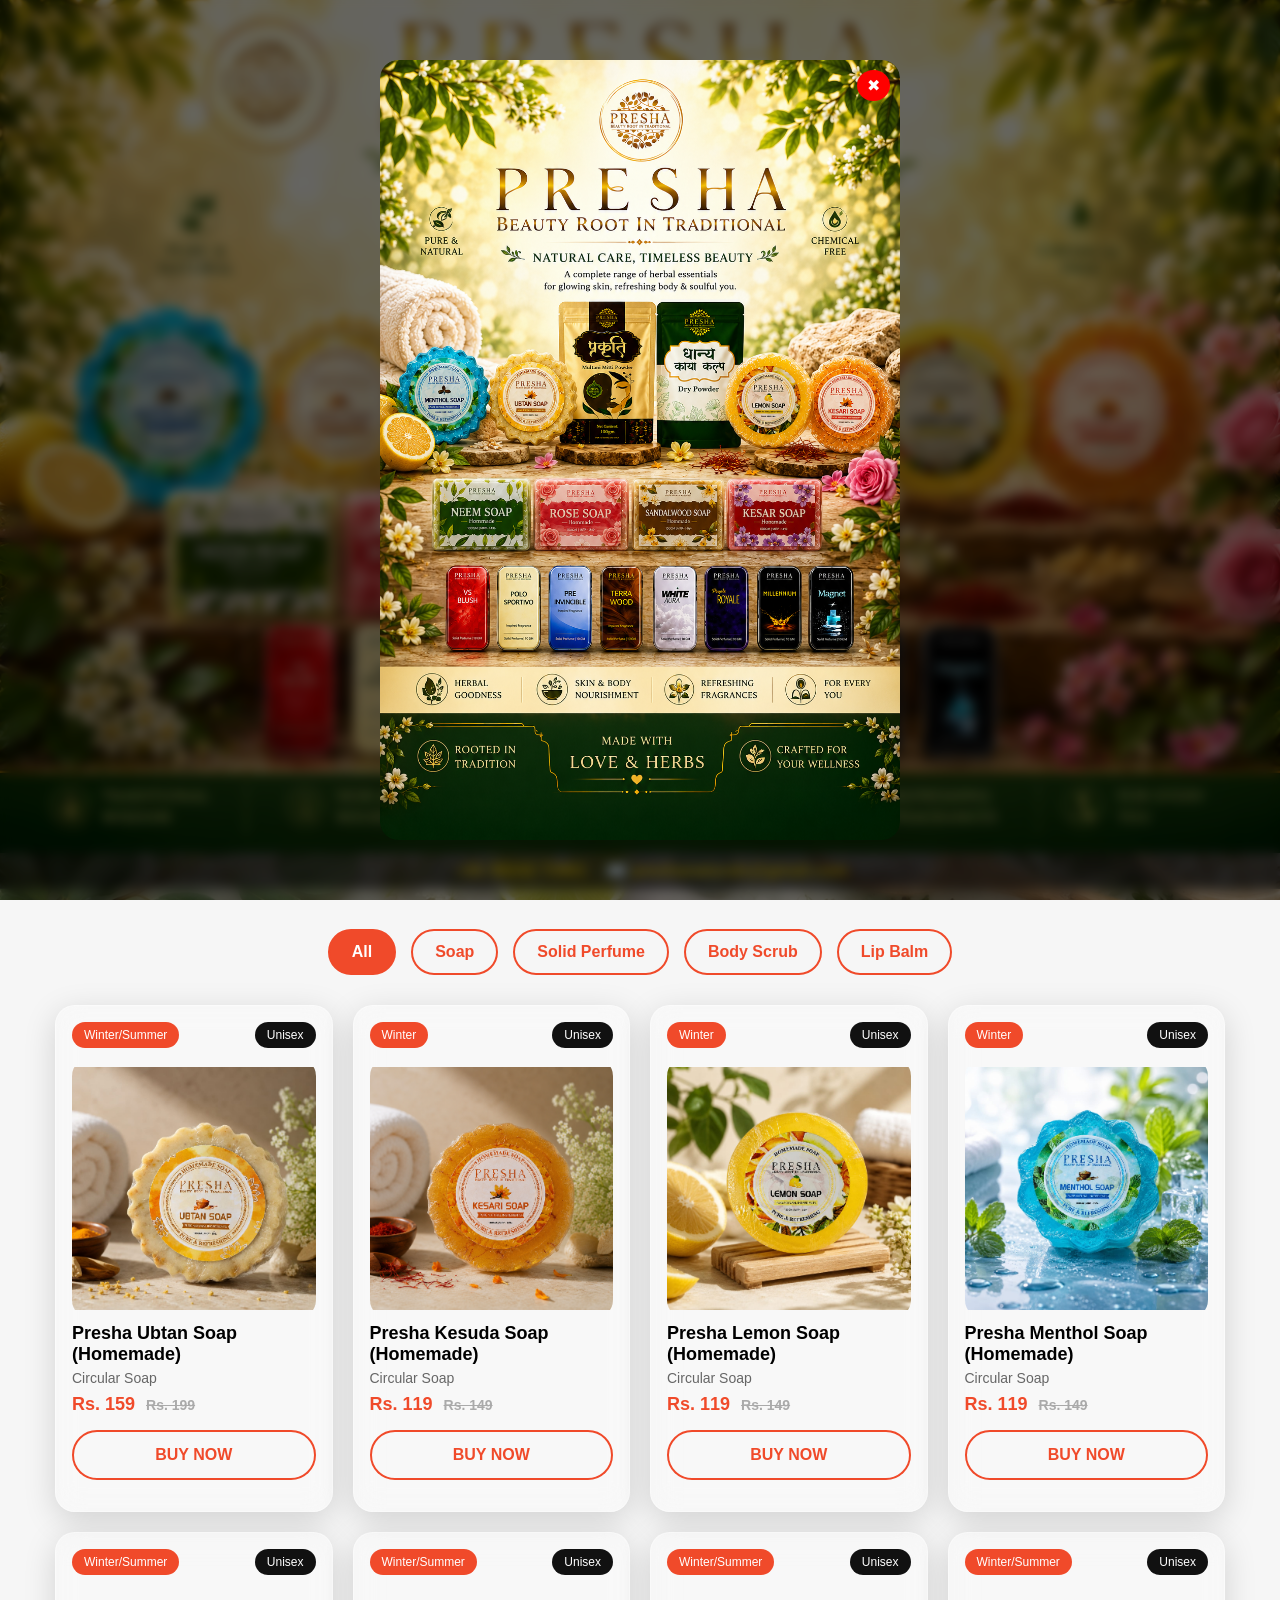
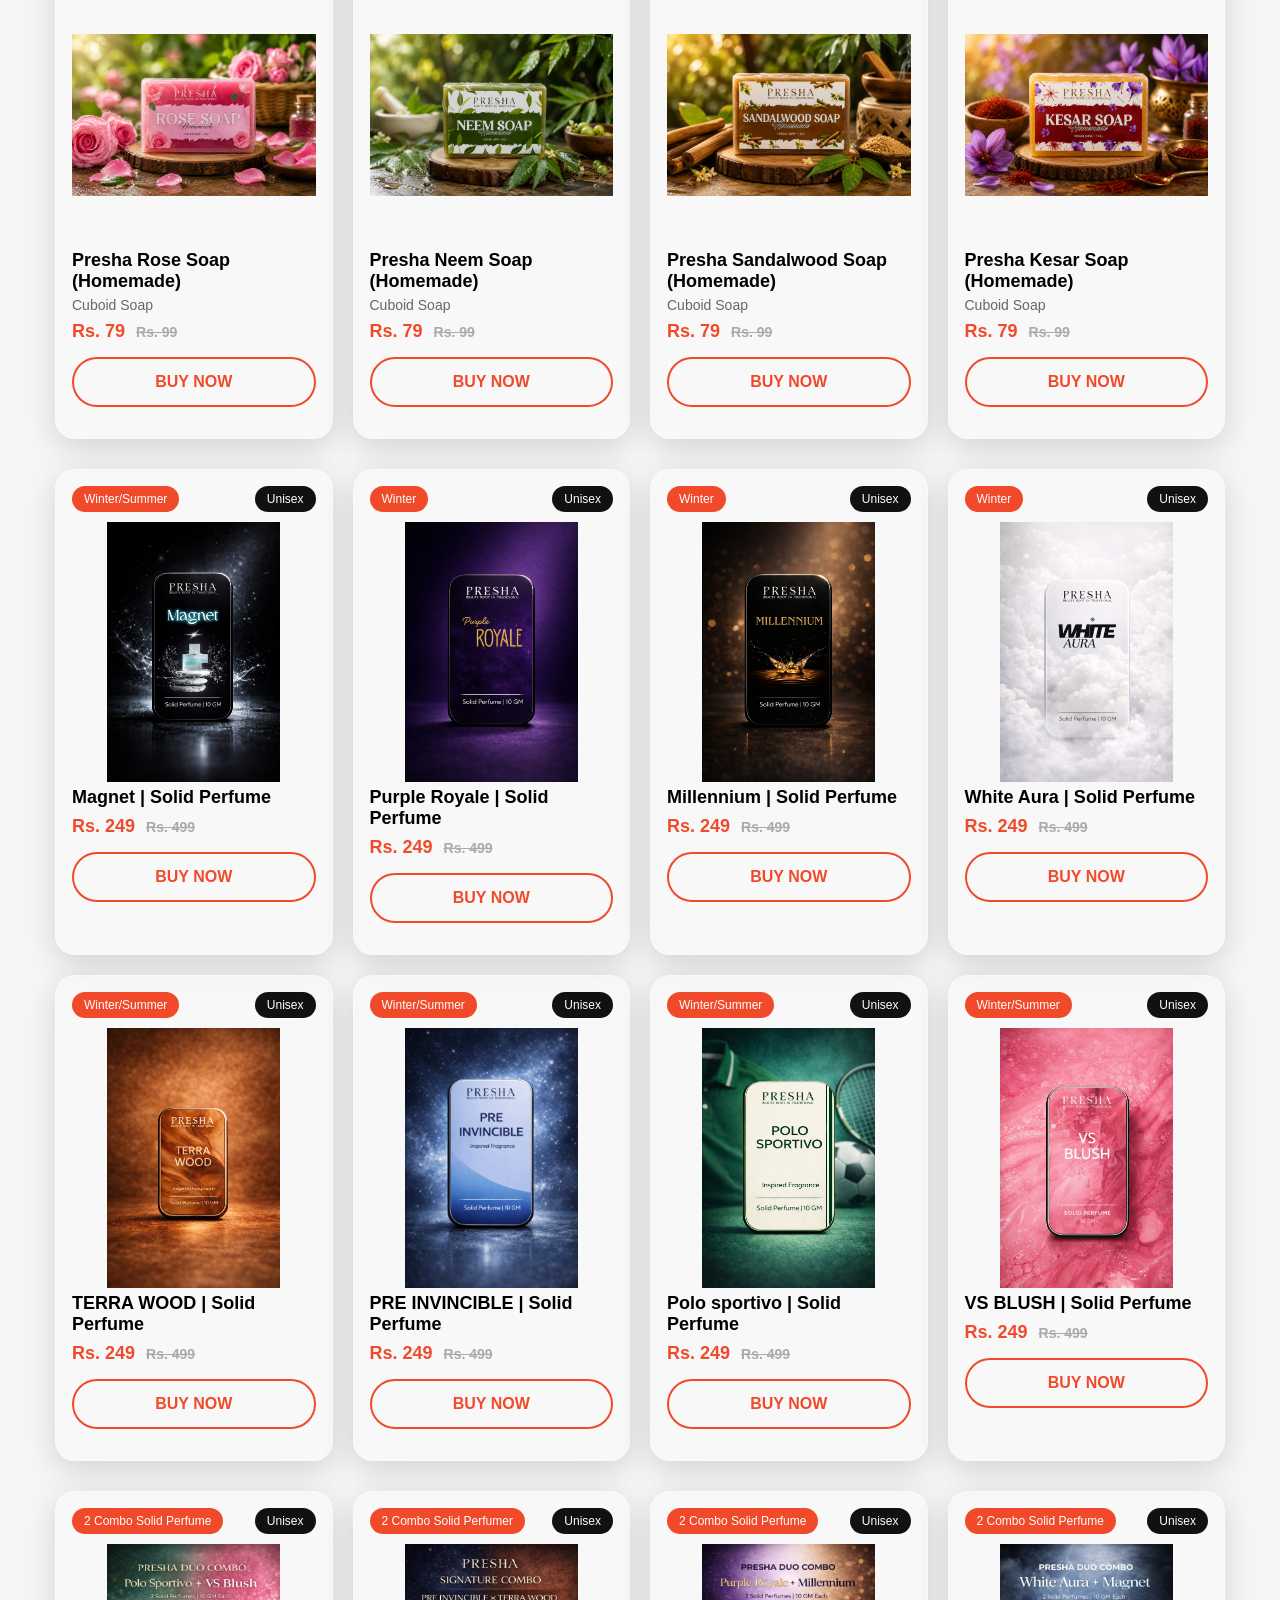
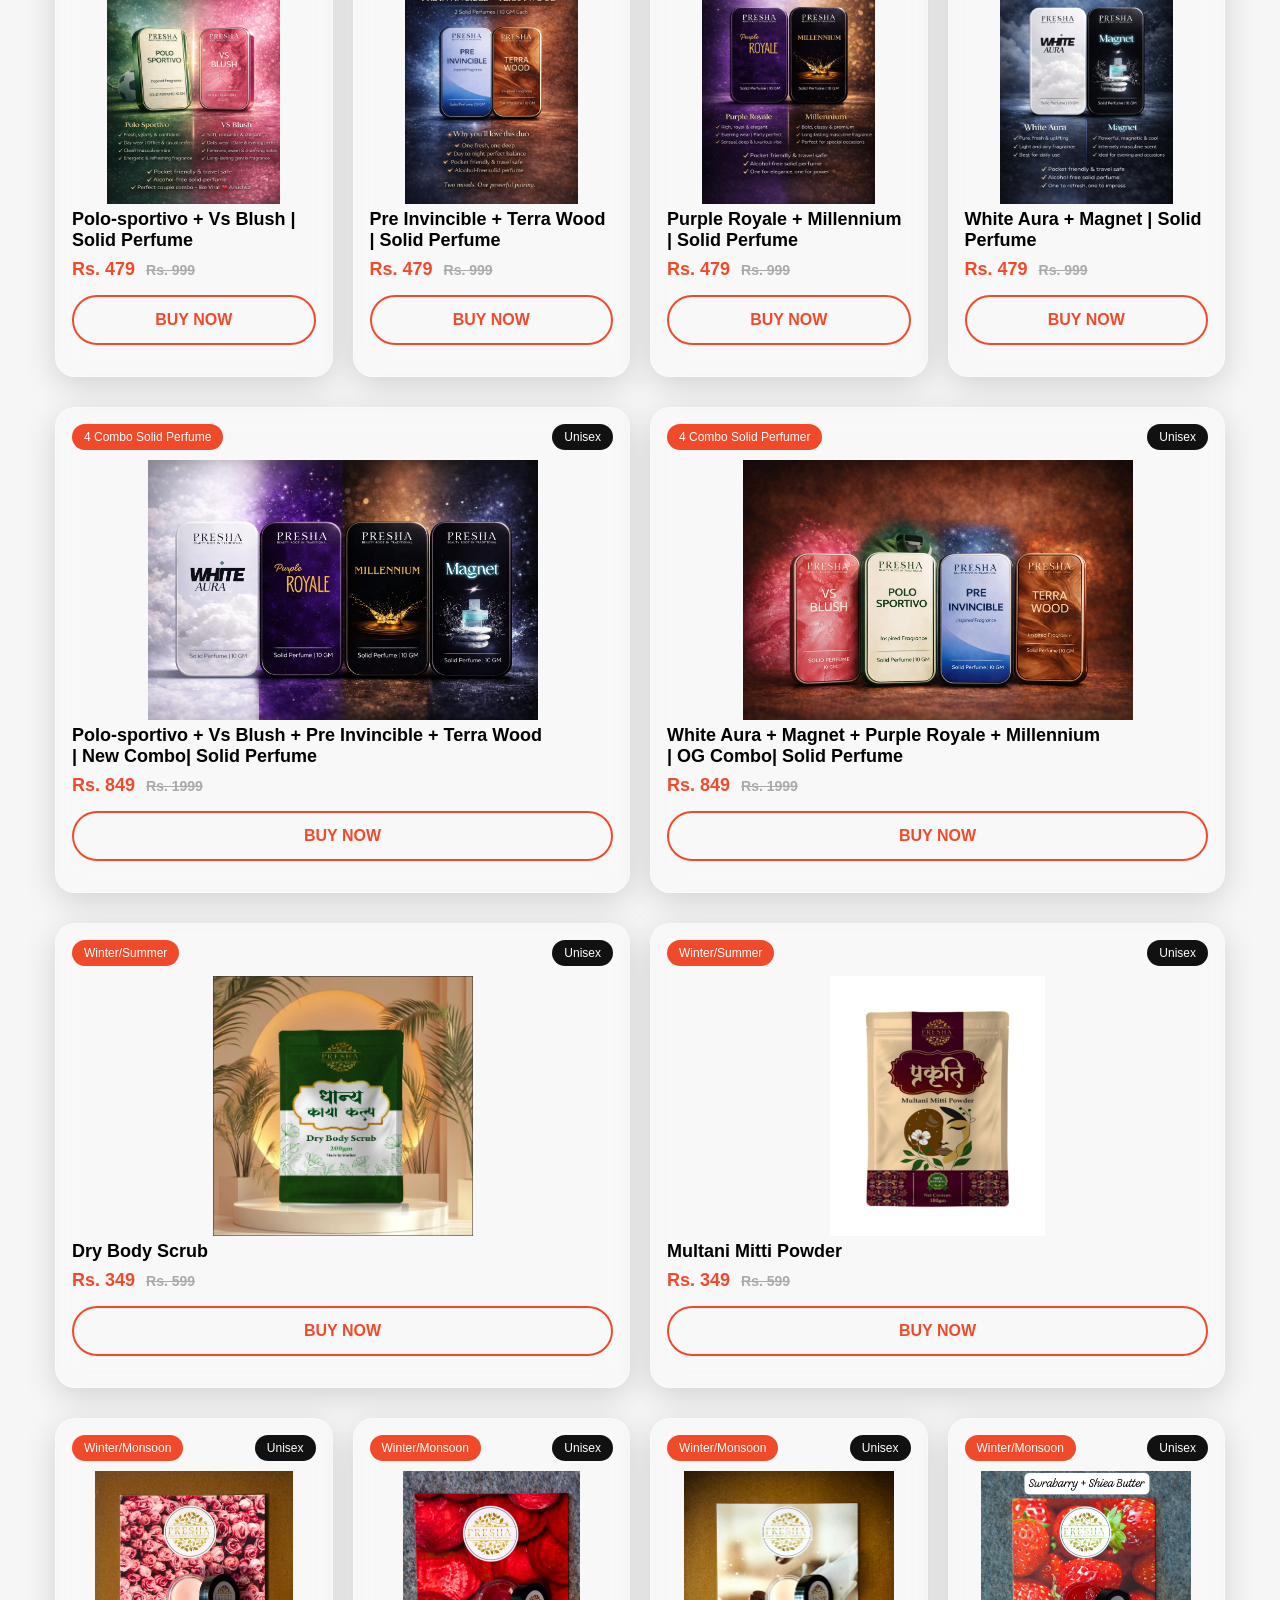
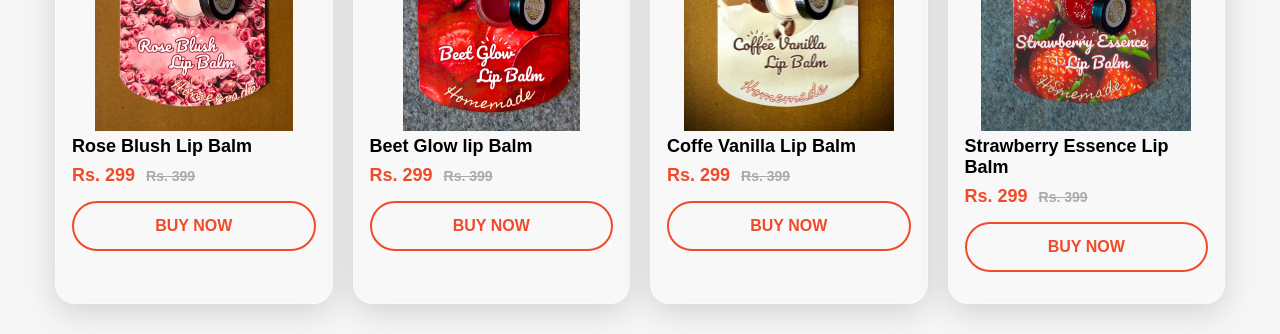
==== commit 7d20c81c: "Update index.html" ====
--- a/index.html
+++ b/index.html
@@ -37,7 +37,7 @@
 
 
 <div class="hero">
-  <img style="height: 750px;" src="images/banner-og.png" alt="Presha Banner">
+  <img src="images/banner-og.png" alt="Presha Banner">
 
 </div>
 
